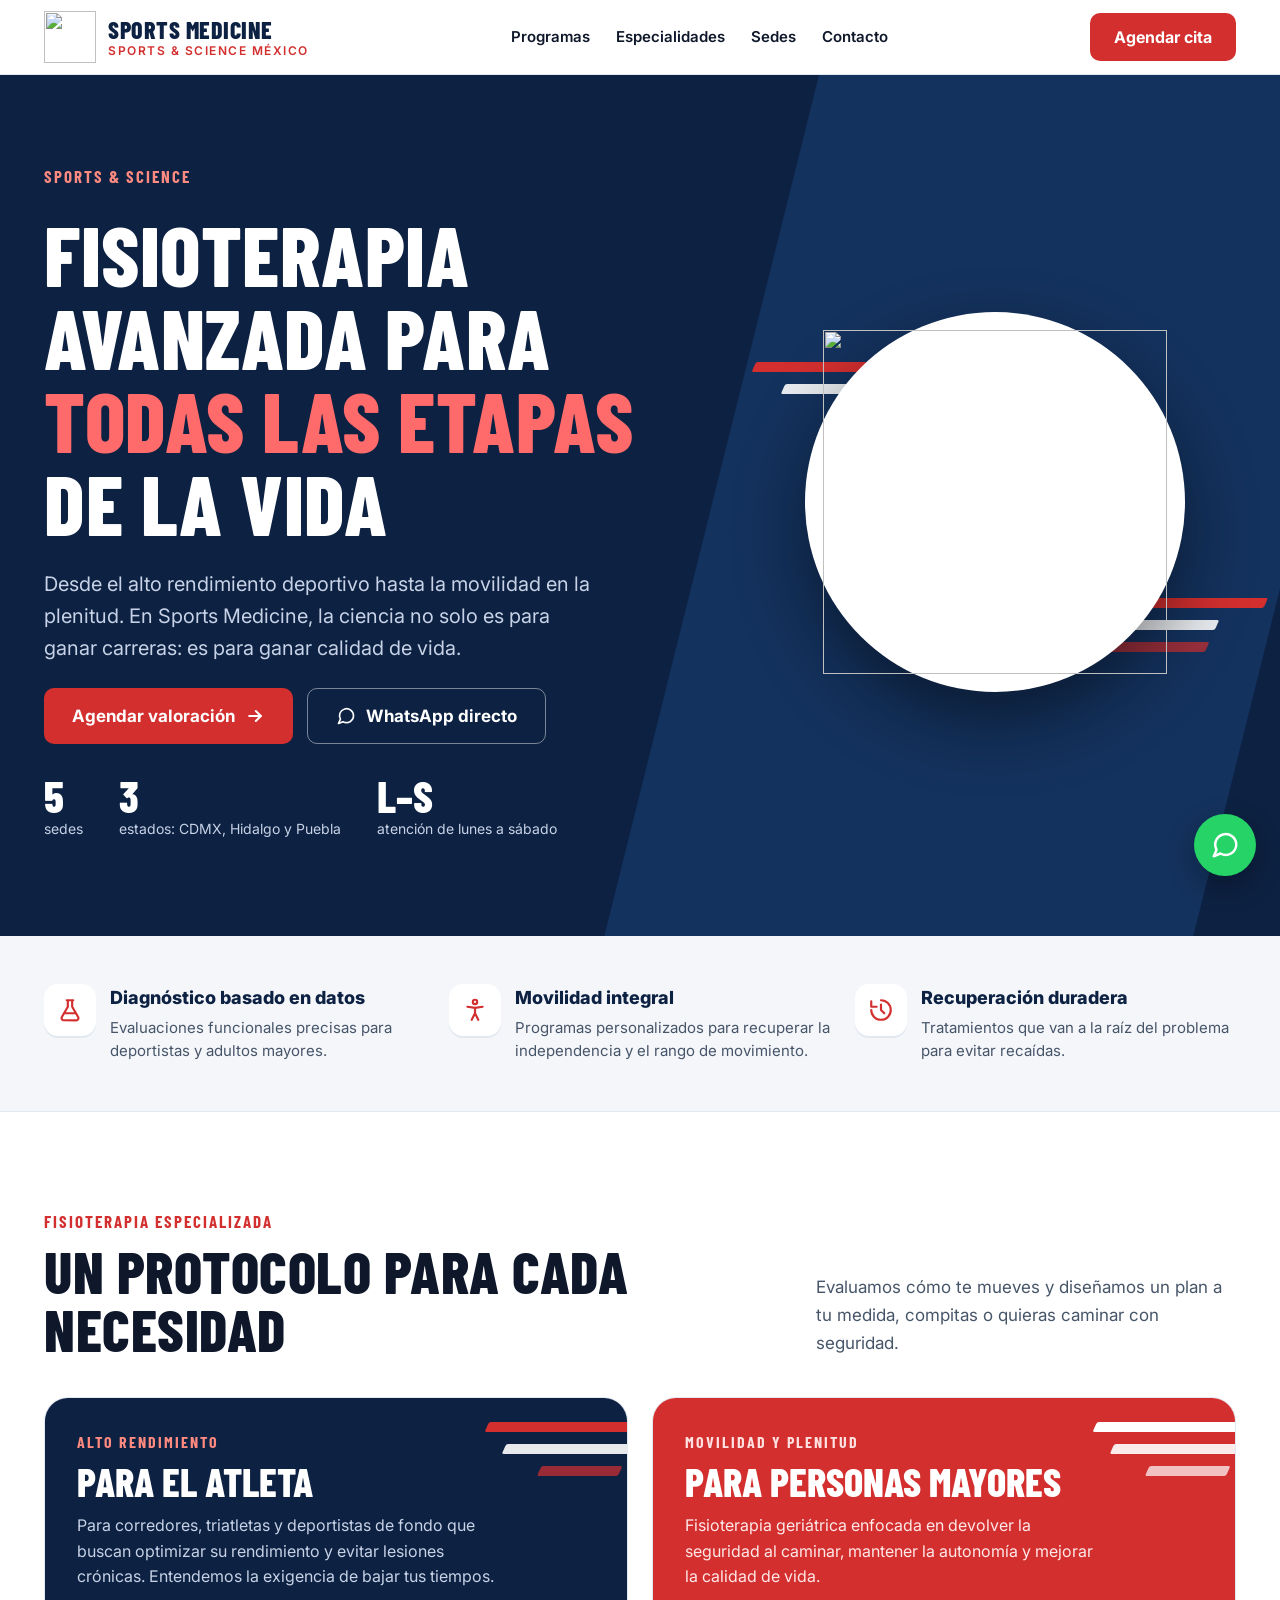
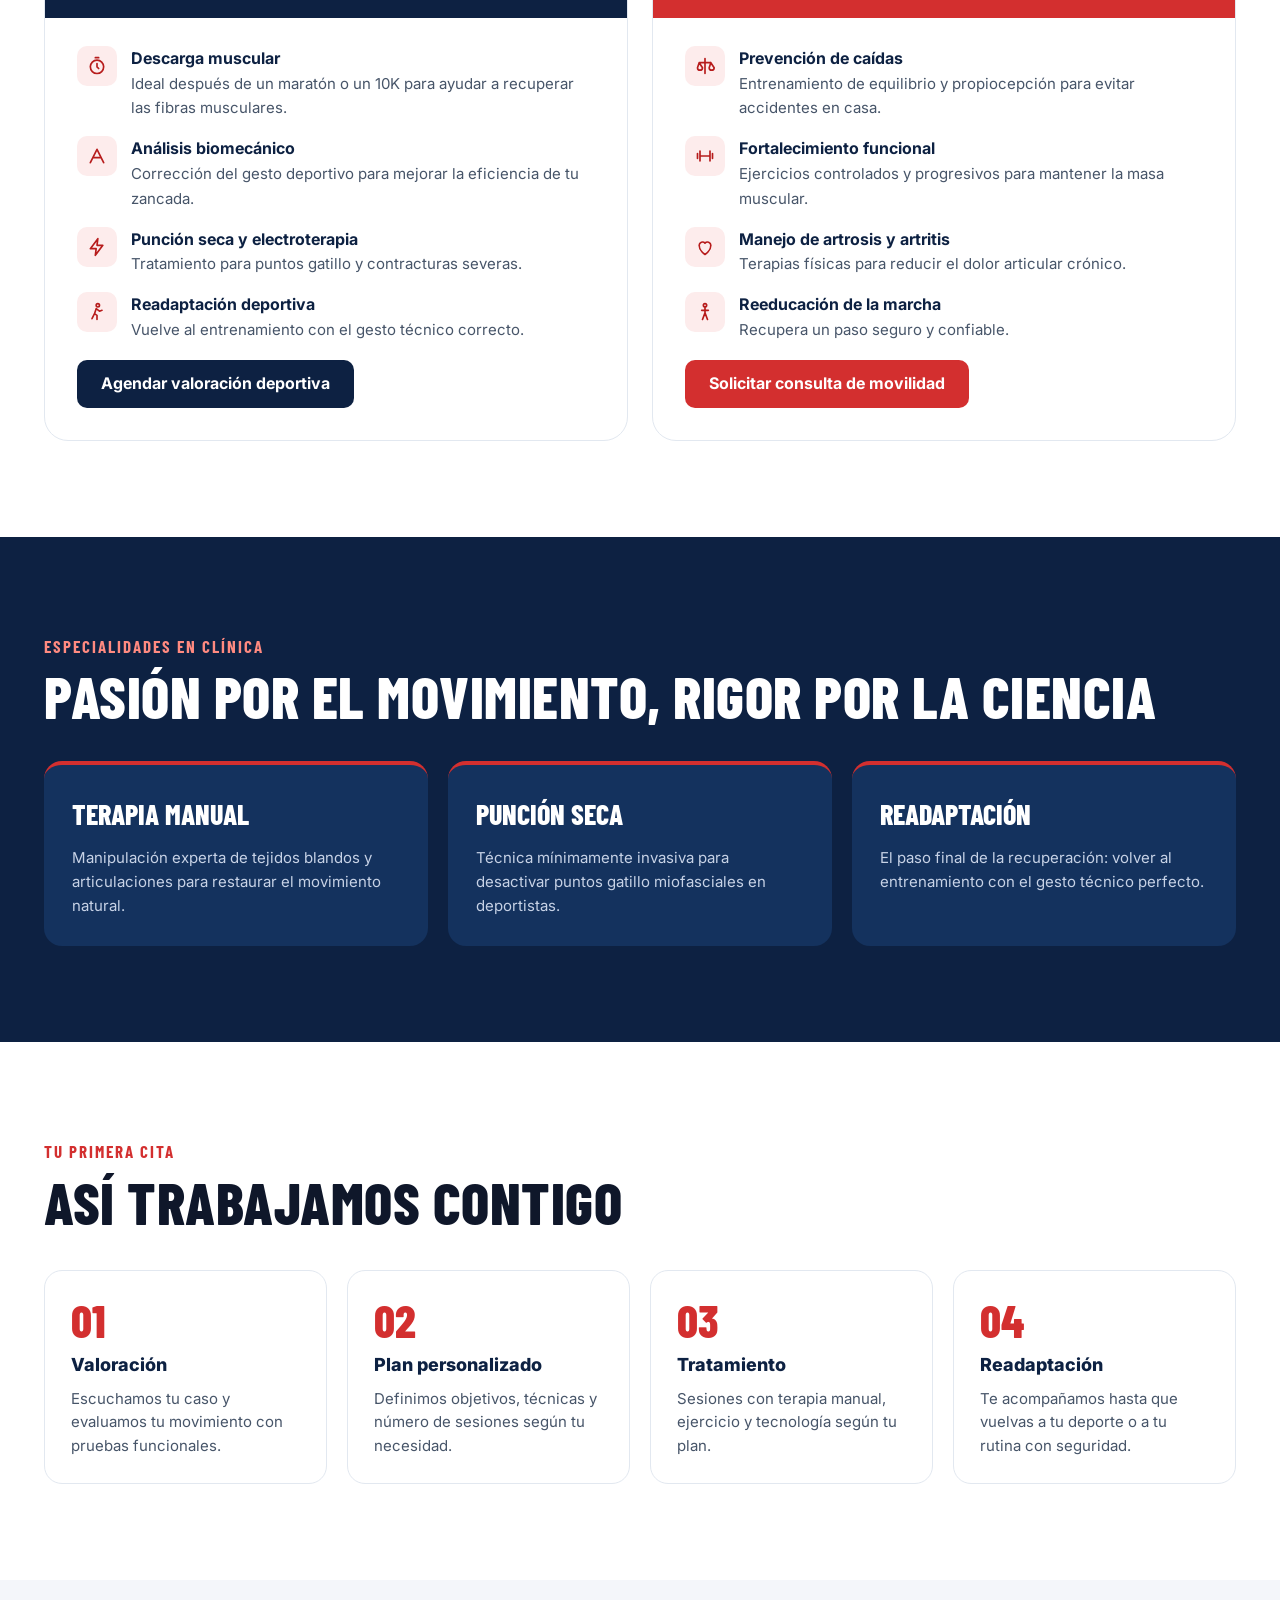
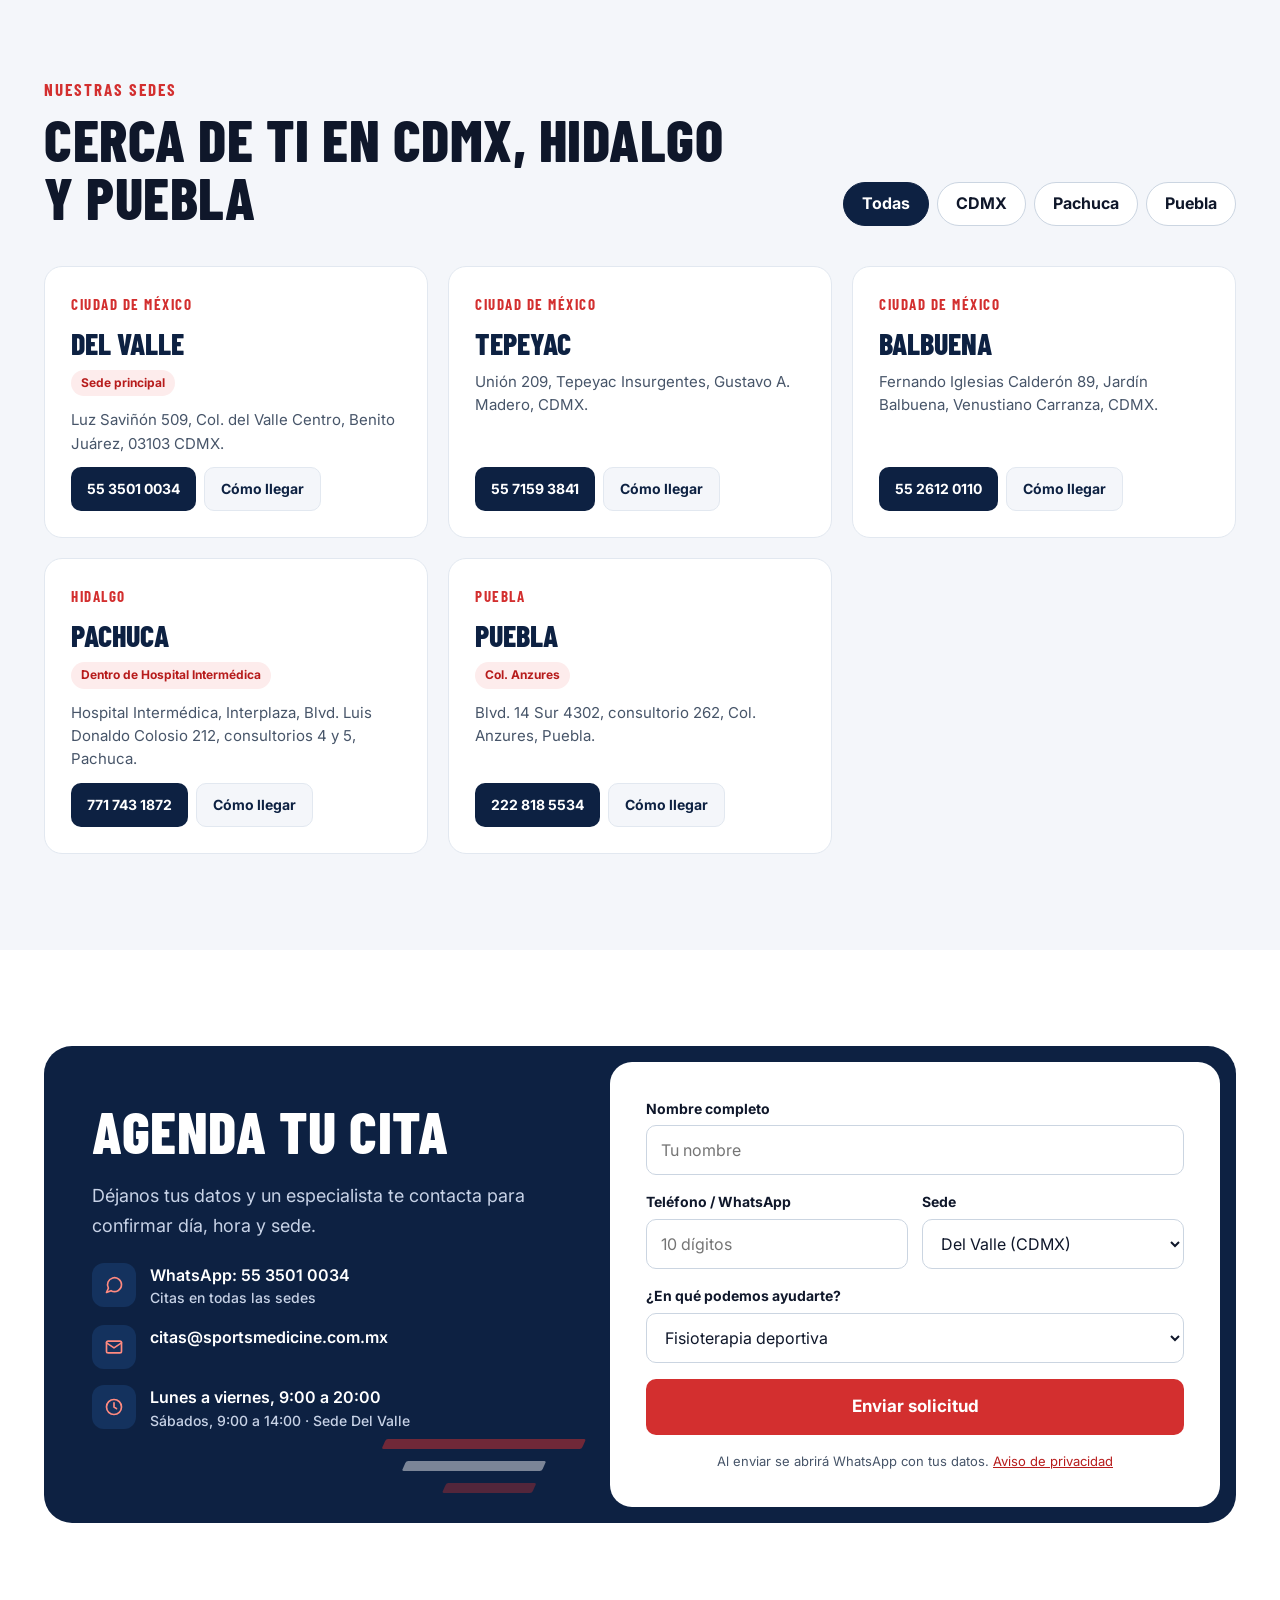
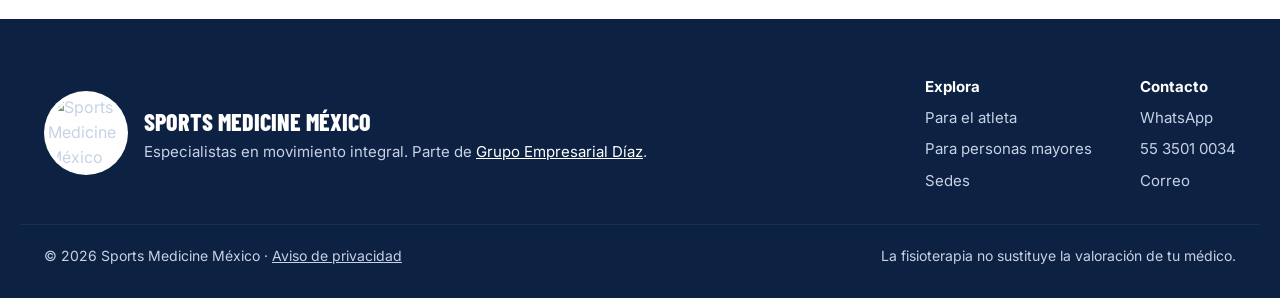
==== index.html @ ce3a1808 "Sitio nuevo de Sports Medicine México Página única con la identidad del logo (azul marino y rojo): h" ====
<!doctype html>
<html lang="es-MX">
<head>
  <meta charset="utf-8">
  <meta name="viewport" content="width=device-width, initial-scale=1">
  <title>Sports Medicine México | Fisioterapia deportiva y para personas mayores</title>
  <meta name="description" content="Fisioterapia avanzada para todas las etapas de la vida: alto rendimiento deportivo y movilidad para personas mayores. 5 sedes en CDMX, Pachuca y Puebla. Agenda tu valoración.">
  <link rel="canonical" href="https://sportsmedicine.com.mx/">
  <meta name="theme-color" content="#0D2142">

  <meta property="og:type" content="website">
  <meta property="og:locale" content="es_MX">
  <meta property="og:site_name" content="Sports Medicine México">
  <meta property="og:title" content="Sports Medicine México | Sports &amp; Science">
  <meta property="og:description" content="Fisioterapia avanzada del alto rendimiento a la movilidad en la plenitud. 5 sedes en CDMX, Pachuca y Puebla.">
  <meta property="og:url" content="https://sportsmedicine.com.mx/">
  <meta property="og:image" content="https://sportsmedicine.com.mx/img/logo.png">
  <meta name="twitter:card" content="summary">

  <link rel="icon" href="img/logo.png">
  <link rel="preconnect" href="https://fonts.googleapis.com">
  <link rel="preconnect" href="https://fonts.gstatic.com" crossorigin>
  <link href="https://fonts.googleapis.com/css2?family=Barlow+Condensed:wght@700;800&family=Inter:wght@400;500;600;700;800&display=swap" rel="stylesheet">
  <link rel="stylesheet" href="css/styles.css">

  <script type="application/ld+json">
  {
    "@context": "https://schema.org",
    "@type": "MedicalBusiness",
    "name": "Sports Medicine México",
    "alternateName": "Sports & Science México",
    "url": "https://sportsmedicine.com.mx/",
    "logo": "https://sportsmedicine.com.mx/img/logo.png",
    "email": "citas@sportsmedicine.com.mx",
    "telephone": "+52 55 3501 0034",
    "medicalSpecialty": "PhysicalTherapy",
    "parentOrganization": { "@type": "Organization", "name": "Grupo Empresarial Díaz", "url": "https://grupoempresarialdiaz.com.mx/" },
    "department": [
      { "@type": "MedicalClinic", "name": "Sports Medicine México — Del Valle", "telephone": "+52 55 3501 0034",
        "address": { "@type": "PostalAddress", "streetAddress": "Luz Saviñón 509, Col. del Valle Centro", "addressLocality": "Benito Juárez", "addressRegion": "Ciudad de México", "postalCode": "03103", "addressCountry": "MX" },
        "openingHoursSpecification": [
          { "@type": "OpeningHoursSpecification", "dayOfWeek": ["Monday","Tuesday","Wednesday","Thursday","Friday"], "opens": "09:00", "closes": "20:00" },
          { "@type": "OpeningHoursSpecification", "dayOfWeek": "Saturday", "opens": "09:00", "closes": "14:00" }
        ] },
      { "@type": "MedicalClinic", "name": "Sports Medicine México — Tepeyac", "telephone": "+52 55 7159 3841",
        "address": { "@type": "PostalAddress", "streetAddress": "Unión 209, Tepeyac Insurgentes", "addressLocality": "Gustavo A. Madero", "addressRegion": "Ciudad de México", "addressCountry": "MX" } },
      { "@type": "MedicalClinic", "name": "Sports Medicine México — Balbuena", "telephone": "+52 55 2612 0110",
        "address": { "@type": "PostalAddress", "streetAddress": "Fernando Iglesias Calderón 89, Jardín Balbuena", "addressLocality": "Venustiano Carranza", "addressRegion": "Ciudad de México", "addressCountry": "MX" } },
      { "@type": "MedicalClinic", "name": "Sports Medicine México — Pachuca", "telephone": "+52 771 743 1872",
        "address": { "@type": "PostalAddress", "streetAddress": "Hospital Intermédica, Interplaza, Blvd. Luis Donaldo Colosio 212, consultorios 4 y 5", "addressLocality": "Pachuca", "addressRegion": "Hidalgo", "addressCountry": "MX" } },
      { "@type": "MedicalClinic", "name": "Sports Medicine México — Puebla", "telephone": "+52 222 818 5534",
        "address": { "@type": "PostalAddress", "streetAddress": "Blvd. 14 Sur 4302, consultorio 262, Col. Anzures", "addressLocality": "Puebla", "addressRegion": "Puebla", "addressCountry": "MX" } }
    ]
  }
  </script>
</head>
<body>
  <a class="skip-link" href="#contenido">Saltar al contenido</a>

  <header class="site-header">
    <div class="container header-inner">
      <a class="brand" href="#inicio" aria-label="Sports Medicine México, inicio">
        <img src="img/logo.png" alt="" width="52" height="52">
        <span class="brand-text"><strong>Sports Medicine</strong><span>Sports &amp; Science México</span></span>
      </a>
      <nav class="main-nav" id="menu" aria-label="Principal">
        <a href="#programas">Programas</a>
        <a href="#especialidades">Especialidades</a>
        <a href="#sedes">Sedes</a>
        <a href="#cita">Contacto</a>
      </nav>
      <div class="header-actions">
        <a class="btn btn-red" href="#cita">Agendar cita</a>
        <button class="menu-toggle" type="button" aria-controls="menu" aria-expanded="false" aria-label="Abrir menú">
          <svg class="icon" viewBox="0 0 24 24" fill="none" stroke="currentColor" stroke-width="2.2" stroke-linecap="round" aria-hidden="true"><path d="M4 7h16M4 12h16M4 17h16"/></svg>
        </button>
      </div>
    </div>
  </header>

  <main id="contenido">
    <!-- HERO -->
    <section class="hero" id="inicio">
      <div class="container hero-inner">
        <div class="hero-copy">
          <p class="eyebrow">Sports &amp; Science</p>
          <h1 class="display">Fisioterapia avanzada para <span>todas las etapas</span> de la vida</h1>
          <p class="hero-lead">Desde el alto rendimiento deportivo hasta la movilidad en la plenitud. En Sports Medicine, la ciencia no solo es para ganar carreras: es para ganar calidad de vida.</p>
          <div class="hero-ctas">
            <a class="btn btn-red btn-lg" href="#cita">
              Agendar valoración
              <svg class="icon" viewBox="0 0 24 24" fill="none" stroke="currentColor" stroke-width="2.4" stroke-linecap="round" stroke-linejoin="round" aria-hidden="true"><path d="M5 12h14"/><path d="m13 6 6 6-6 6"/></svg>
            </a>
            <a class="btn btn-ghost-light btn-lg js-wa" href="#" data-msg="Hola Sports Medicine, quiero información sobre fisioterapia.">
              <svg class="icon" viewBox="0 0 24 24" fill="none" stroke="currentColor" stroke-width="2" stroke-linecap="round" stroke-linejoin="round" aria-hidden="true"><path d="M21 11.5a8.4 8.4 0 0 1-12.6 7.3L3 21l2.3-5.2A8.4 8.4 0 1 1 21 11.5z"/></svg>
              WhatsApp directo
            </a>
          </div>
          <div class="stats">
            <div><strong>5</strong><span>sedes</span></div>
            <div><strong>3</strong><span>estados: CDMX, Hidalgo y Puebla</span></div>
            <div><strong>L–S</strong><span>atención de lunes a sábado</span></div>
          </div>
        </div>
        <div class="hero-badge" aria-hidden="true">
          <div class="speed s1"><span></span><span></span><span></span></div>
          <div class="ring"><img src="img/logo.png" alt="" width="1000" height="1000" fetchpriority="high"></div>
          <div class="speed s2"><span></span><span></span><span></span></div>
        </div>
      </div>
    </section>

    <!-- PILARES -->
    <section class="pillars" aria-label="Nuestro enfoque">
      <div class="container pillars-grid">
        <div class="pillar">
          <span class="pillar-icon"><svg width="26" height="26" viewBox="0 0 24 24" fill="none" stroke="currentColor" stroke-width="2" stroke-linecap="round" stroke-linejoin="round" aria-hidden="true"><path d="M9 3h6M10 3v6L4.5 18.5A2 2 0 0 0 6.2 21.5h11.6a2 2 0 0 0 1.7-3L14 9V3"/><path d="M7 15h10"/></svg></span>
          <div><h3>Diagnóstico basado en datos</h3><p>Evaluaciones funcionales precisas para deportistas y adultos mayores.</p></div>
        </div>
        <div class="pillar">
          <span class="pillar-icon"><svg width="26" height="26" viewBox="0 0 24 24" fill="none" stroke="currentColor" stroke-width="2" stroke-linecap="round" stroke-linejoin="round" aria-hidden="true"><circle cx="12" cy="4.5" r="2"/><path d="M5 9l7 1 7-1M12 10v5l-3 6M12 15l3 6"/></svg></span>
          <div><h3>Movilidad integral</h3><p>Programas personalizados para recuperar la independencia y el rango de movimiento.</p></div>
        </div>
        <div class="pillar">
          <span class="pillar-icon"><svg width="26" height="26" viewBox="0 0 24 24" fill="none" stroke="currentColor" stroke-width="2" stroke-linecap="round" stroke-linejoin="round" aria-hidden="true"><path d="M3 12a9 9 0 1 0 9-9"/><path d="M3 4v5h5"/><path d="M12 7v5l3 3"/></svg></span>
          <div><h3>Recuperación duradera</h3><p>Tratamientos que van a la raíz del problema para evitar recaídas.</p></div>
        </div>
      </div>
    </section>

    <!-- PROGRAMAS -->
    <section class="section" id="programas">
      <div class="container">
        <div class="section-head">
          <div>
            <p class="eyebrow">Fisioterapia especializada</p>
            <h2 class="display h2">Un protocolo para cada necesidad</h2>
          </div>
          <p class="lead">Evaluamos cómo te mueves y diseñamos un plan a tu medida, compitas o quieras caminar con seguridad.</p>
        </div>
        <div class="programs">
          <article class="program" id="atletas">
            <div class="program-head">
              <div class="speed" aria-hidden="true"><span></span><span></span><span></span></div>
              <small>Alto rendimiento</small>
              <h3>Para el atleta</h3>
              <p>Para corredores, triatletas y deportistas de fondo que buscan optimizar su rendimiento y evitar lesiones crónicas. Entendemos la exigencia de bajar tus tiempos.</p>
            </div>
            <div class="program-body">
              <ul>
                <li><span class="li-icon"><svg class="icon" viewBox="0 0 24 24" fill="none" stroke="currentColor" stroke-width="2" stroke-linecap="round" stroke-linejoin="round" aria-hidden="true"><circle cx="12" cy="13" r="8"/><path d="M12 9v4l2 2M10 2h4"/></svg></span><div><strong>Descarga muscular</strong><span>Ideal después de un maratón o un 10K para ayudar a recuperar las fibras musculares.</span></div></li>
                <li><span class="li-icon"><svg class="icon" viewBox="0 0 24 24" fill="none" stroke="currentColor" stroke-width="2" stroke-linecap="round" stroke-linejoin="round" aria-hidden="true"><path d="M4 20 12 4l8 16M7 14h10"/></svg></span><div><strong>Análisis biomecánico</strong><span>Corrección del gesto deportivo para mejorar la eficiencia de tu zancada.</span></div></li>
                <li><span class="li-icon"><svg class="icon" viewBox="0 0 24 24" fill="none" stroke="currentColor" stroke-width="2" stroke-linecap="round" stroke-linejoin="round" aria-hidden="true"><path d="M13 2 4 14h7l-1 8 9-12h-7z"/></svg></span><div><strong>Punción seca y electroterapia</strong><span>Tratamiento para puntos gatillo y contracturas severas.</span></div></li>
                <li><span class="li-icon"><svg class="icon" viewBox="0 0 24 24" fill="none" stroke="currentColor" stroke-width="2" stroke-linecap="round" stroke-linejoin="round" aria-hidden="true"><circle cx="13" cy="4" r="2"/><path d="m6 20 3-6 3 2v5M9 14l2-6 4 3 3-1"/></svg></span><div><strong>Readaptación deportiva</strong><span>Vuelve al entrenamiento con el gesto técnico correcto.</span></div></li>
              </ul>
              <a class="btn btn-navy" href="#cita" data-motivo="Fisioterapia deportiva">Agendar valoración deportiva</a>
            </div>
          </article>
          <article class="program alt" id="mayores">
            <div class="program-head">
              <div class="speed" aria-hidden="true"><span></span><span></span><span></span></div>
              <small>Movilidad y plenitud</small>
              <h3>Para personas mayores</h3>
              <p>Fisioterapia geriátrica enfocada en devolver la seguridad al caminar, mantener la autonomía y mejorar la calidad de vida.</p>
            </div>
            <div class="program-body">
              <ul>
                <li><span class="li-icon"><svg class="icon" viewBox="0 0 24 24" fill="none" stroke="currentColor" stroke-width="2" stroke-linecap="round" stroke-linejoin="round" aria-hidden="true"><path d="M12 3v18M5 8h14M5 8l-2 6a3 3 0 0 0 6 0zM19 8l-2 6a3 3 0 0 0 6 0z"/></svg></span><div><strong>Prevención de caídas</strong><span>Entrenamiento de equilibrio y propiocepción para evitar accidentes en casa.</span></div></li>
                <li><span class="li-icon"><svg class="icon" viewBox="0 0 24 24" fill="none" stroke="currentColor" stroke-width="2" stroke-linecap="round" stroke-linejoin="round" aria-hidden="true"><path d="M6 6v12M18 6v12M3 9v6M21 9v6M6 12h12"/></svg></span><div><strong>Fortalecimiento funcional</strong><span>Ejercicios controlados y progresivos para mantener la masa muscular.</span></div></li>
                <li><span class="li-icon"><svg class="icon" viewBox="0 0 24 24" fill="none" stroke="currentColor" stroke-width="2" stroke-linecap="round" stroke-linejoin="round" aria-hidden="true"><path d="M12 21s-7-4.4-7-11a4 4 0 0 1 7-2.6A4 4 0 0 1 19 10c0 6.6-7 11-7 11z"/></svg></span><div><strong>Manejo de artrosis y artritis</strong><span>Terapias físicas para reducir el dolor articular crónico.</span></div></li>
                <li><span class="li-icon"><svg class="icon" viewBox="0 0 24 24" fill="none" stroke="currentColor" stroke-width="2" stroke-linecap="round" stroke-linejoin="round" aria-hidden="true"><circle cx="12" cy="4" r="2"/><path d="M12 6v7l-3 8M12 13l3 8M8 10h8"/></svg></span><div><strong>Reeducación de la marcha</strong><span>Recupera un paso seguro y confiable.</span></div></li>
              </ul>
              <a class="btn btn-red" href="#cita" data-motivo="Movilidad para persona mayor">Solicitar consulta de movilidad</a>
            </div>
          </article>
        </div>
      </div>
    </section>

    <!-- ESPECIALIDADES -->
    <section class="section specialties" id="especialidades">
      <div class="container">
        <p class="eyebrow">Especialidades en clínica</p>
        <h2 class="display h2">Pasión por el movimiento, rigor por la ciencia</h2>
        <div class="spec-grid">
          <div class="spec"><h3>Terapia manual</h3><p>Manipulación experta de tejidos blandos y articulaciones para restaurar el movimiento natural.</p></div>
          <div class="spec"><h3>Punción seca</h3><p>Técnica mínimamente invasiva para desactivar puntos gatillo miofasciales en deportistas.</p></div>
          <div class="spec"><h3>Readaptación</h3><p>El paso final de la recuperación: volver al entrenamiento con el gesto técnico perfecto.</p></div>
        </div>
      </div>
    </section>

    <!-- PRIMERA CITA -->
    <section class="section">
      <div class="container">
        <p class="eyebrow">Tu primera cita</p>
        <h2 class="display h2" style="margin-bottom:40px">Así trabajamos contigo</h2>
        <ol class="steps">
          <li><h3>Valoración</h3><p>Escuchamos tu caso y evaluamos tu movimiento con pruebas funcionales.</p></li>
          <li><h3>Plan personalizado</h3><p>Definimos objetivos, técnicas y número de sesiones según tu necesidad.</p></li>
          <li><h3>Tratamiento</h3><p>Sesiones con terapia manual, ejercicio y tecnología según tu plan.</p></li>
          <li><h3>Readaptación</h3><p>Te acompañamos hasta que vuelvas a tu deporte o a tu rutina con seguridad.</p></li>
        </ol>
      </div>
    </section>

    <!-- SEDES -->
    <section class="section branches-section" id="sedes">
      <div class="container">
        <div class="section-head">
          <div>
            <p class="eyebrow">Nuestras sedes</p>
            <h2 class="display h2">Cerca de ti en CDMX, Hidalgo y Puebla</h2>
          </div>
          <div class="filters" role="group" aria-label="Filtrar sedes">
            <button class="filter" type="button" data-city="todas" aria-pressed="true">Todas</button>
            <button class="filter" type="button" data-city="cdmx" aria-pressed="false">CDMX</button>
            <button class="filter" type="button" data-city="pachuca" aria-pressed="false">Pachuca</button>
            <button class="filter" type="button" data-city="puebla" aria-pressed="false">Puebla</button>
          </div>
        </div>
        <div class="branches">
          <article class="branch" data-city="cdmx">
            <span class="branch-city">Ciudad de México</span>
            <h3>Del Valle</h3>
            <span class="badge">Sede principal</span>
            <p>Luz Saviñón 509, Col. del Valle Centro, Benito Juárez, 03103 CDMX.</p>
            <div class="branch-actions"><a class="pill-btn pill-call" href="tel:+525535010034">55 3501 0034</a><a class="pill-btn pill-map" href="https://www.google.com/maps/search/?api=1&amp;query=Luz+Savi%C3%B1%C3%B3n+509+Del+Valle+Centro+Benito+Juarez+03103+CDMX" target="_blank" rel="noopener">Cómo llegar</a></div>
          </article>
          <article class="branch" data-city="cdmx">
            <span class="branch-city">Ciudad de México</span>
            <h3>Tepeyac</h3>
            <p>Unión 209, Tepeyac Insurgentes, Gustavo A. Madero, CDMX.</p>
            <div class="branch-actions"><a class="pill-btn pill-call" href="tel:+525571593841">55 7159 3841</a><a class="pill-btn pill-map" href="https://www.google.com/maps/search/?api=1&amp;query=Uni%C3%B3n+209+Tepeyac+Insurgentes+Gustavo+A.+Madero+CDMX" target="_blank" rel="noopener">Cómo llegar</a></div>
          </article>
          <article class="branch" data-city="cdmx">
            <span class="branch-city">Ciudad de México</span>
            <h3>Balbuena</h3>
            <p>Fernando Iglesias Calderón 89, Jardín Balbuena, Venustiano Carranza, CDMX.</p>
            <div class="branch-actions"><a class="pill-btn pill-call" href="tel:+525526120110">55 2612 0110</a><a class="pill-btn pill-map" href="https://www.google.com/maps/search/?api=1&amp;query=Fernando+Iglesias+Calder%C3%B3n+89+Jard%C3%ADn+Balbuena+Venustiano+Carranza+CDMX" target="_blank" rel="noopener">Cómo llegar</a></div>
          </article>
          <article class="branch" data-city="pachuca">
            <span class="branch-city">Hidalgo</span>
            <h3>Pachuca</h3>
            <span class="badge">Dentro de Hospital Intermédica</span>
            <p>Hospital Intermédica, Interplaza, Blvd. Luis Donaldo Colosio 212, consultorios 4 y 5, Pachuca.</p>
            <div class="branch-actions"><a class="pill-btn pill-call" href="tel:+527717431872">771 743 1872</a><a class="pill-btn pill-map" href="https://www.google.com/maps/search/?api=1&amp;query=Hospital+Interm%C3%A9dica+Blvd+Luis+Donaldo+Colosio+212+Pachuca" target="_blank" rel="noopener">Cómo llegar</a></div>
          </article>
          <article class="branch" data-city="puebla">
            <span class="branch-city">Puebla</span>
            <h3>Puebla</h3>
            <span class="badge">Col. Anzures</span>
            <p>Blvd. 14 Sur 4302, consultorio 262, Col. Anzures, Puebla.</p>
            <div class="branch-actions"><a class="pill-btn pill-call" href="tel:+522228185534">222 818 5534</a><a class="pill-btn pill-map" href="https://www.google.com/maps/search/?api=1&amp;query=Blvd+14+Sur+4302+Anzures+Puebla" target="_blank" rel="noopener">Cómo llegar</a></div>
          </article>
        </div>
      </div>
    </section>

    <!-- CITA -->
    <section class="booking" id="cita">
      <div class="container">
        <div class="booking-card">
          <div class="booking-copy">
            <div class="speed" aria-hidden="true"><span></span><span></span><span></span></div>
            <h2 class="display h2">Agenda tu cita</h2>
            <p class="lead">Déjanos tus datos y un especialista te contacta para confirmar día, hora y sede.</p>
            <ul class="contact-list">
              <li><a class="js-wa" href="#" data-msg="Hola Sports Medicine, quiero agendar una cita."><span class="contact-icon"><svg class="icon" viewBox="0 0 24 24" fill="none" stroke="currentColor" stroke-width="2" stroke-linecap="round" stroke-linejoin="round" aria-hidden="true"><path d="M21 11.5a8.4 8.4 0 0 1-12.6 7.3L3 21l2.3-5.2A8.4 8.4 0 1 1 21 11.5z"/></svg></span><span>WhatsApp: <span class="js-wa-label">55 3501 0034</span><small>Citas en todas las sedes</small></span></a></li>
              <li><a href="mailto:citas@sportsmedicine.com.mx"><span class="contact-icon"><svg class="icon" viewBox="0 0 24 24" fill="none" stroke="currentColor" stroke-width="2" stroke-linecap="round" stroke-linejoin="round" aria-hidden="true"><rect x="3" y="5" width="18" height="14" rx="2"/><path d="m3 7 9 6 9-6"/></svg></span><span>citas@sportsmedicine.com.mx</span></a></li>
              <li><span class="contact-icon"><svg class="icon" viewBox="0 0 24 24" fill="none" stroke="currentColor" stroke-width="2" stroke-linecap="round" stroke-linejoin="round" aria-hidden="true"><circle cx="12" cy="12" r="9"/><path d="M12 7v5l3 2"/></svg></span><span>Lunes a viernes, 9:00 a 20:00<small>Sábados, 9:00 a 14:00 · Sede Del Valle</small></span></li>
            </ul>
          </div>

          <form class="form" id="lead-form" novalidate>
            <div class="form-fields" id="form-fields">
              <div class="field">
                <label for="nombre">Nombre completo</label>
                <input id="nombre" name="nombre" type="text" autocomplete="name" placeholder="Tu nombre" required>
              </div>
              <div class="field-row">
                <div class="field">
                  <label for="telefono">Teléfono / WhatsApp</label>
                  <input id="telefono" name="telefono" type="tel" inputmode="numeric" autocomplete="tel" placeholder="10 dígitos" required>
                </div>
                <div class="field">
                  <label for="sede">Sede</label>
                  <select id="sede" name="sede">
                    <option>Del Valle (CDMX)</option>
                    <option>Tepeyac (CDMX)</option>
                    <option>Balbuena (CDMX)</option>
                    <option>Pachuca</option>
                    <option>Puebla</option>
                  </select>
                </div>
              </div>
              <div class="field">
                <label for="motivo">¿En qué podemos ayudarte?</label>
                <select id="motivo" name="motivo">
                  <option>Fisioterapia deportiva</option>
                  <option>Movilidad para persona mayor</option>
                  <option>Lesión o dolor</option>
                  <option>Otro / quiero información</option>
                </select>
              </div>
              <p class="form-error" id="form-error" role="alert" hidden>Escribe tu nombre y un teléfono de 10 dígitos.</p>
              <button class="btn btn-red" type="submit">Enviar solicitud</button>
              <p class="form-note">Al enviar se abrirá WhatsApp con tus datos. <a href="aviso-de-privacidad.html">Aviso de privacidad</a></p>
            </div>
            <div class="form-success" id="form-success" hidden>
              <span class="success-icon"><svg width="36" height="36" viewBox="0 0 24 24" fill="none" stroke="currentColor" stroke-width="2.5" stroke-linecap="round" stroke-linejoin="round" aria-hidden="true"><path d="m5 12 5 5L20 7"/></svg></span>
              <h3>¡Solo envía el mensaje!</h3>
              <p class="lead">Abrimos WhatsApp con tus datos. Si no se abrió, <a href="#" id="wa-retry" target="_blank" rel="noopener">toca aquí</a>.</p>
            </div>
          </form>
        </div>
      </div>
    </section>
  </main>

  <footer class="site-footer">
    <div class="container footer-inner">
      <div class="footer-brand">
        <img src="img/logo.png" alt="Sports Medicine México" width="84" height="84" loading="lazy">
        <div><strong>Sports Medicine México</strong><p>Especialistas en movimiento integral. Parte de <a href="https://grupoempresarialdiaz.com.mx/" style="color:#fff">Grupo Empresarial Díaz</a>.</p></div>
      </div>
      <nav class="footer-nav" aria-label="Pie de página">
        <div>
          <strong>Explora</strong>
          <a href="#atletas">Para el atleta</a>
          <a href="#mayores">Para personas mayores</a>
          <a href="#sedes">Sedes</a>
        </div>
        <div>
          <strong>Contacto</strong>
          <a class="js-wa" href="#" data-msg="Hola Sports Medicine, quiero información.">WhatsApp</a>
          <a href="tel:+525535010034">55 3501 0034</a>
          <a href="mailto:citas@sportsmedicine.com.mx">Correo</a>
        </div>
      </nav>
    </div>
    <div class="container footer-bottom">
      <span>© <span id="year">2026</span> Sports Medicine México · <a href="aviso-de-privacidad.html">Aviso de privacidad</a></span>
      <span>La fisioterapia no sustituye la valoración de tu médico.</span>
    </div>
  </footer>

  <a class="wa-float js-wa" href="#" data-msg="Hola Sports Medicine, quiero información sobre fisioterapia." aria-label="Escríbenos por WhatsApp">
    <svg width="30" height="30" viewBox="0 0 24 24" fill="none" stroke="currentColor" stroke-width="2" stroke-linecap="round" stroke-linejoin="round" aria-hidden="true"><path d="M21 11.5a8.4 8.4 0 0 1-12.6 7.3L3 21l2.3-5.2A8.4 8.4 0 1 1 21 11.5z"/></svg>
  </a>
  <div class="mobile-bar">
    <a class="mb-call" href="tel:+525535010034" aria-label="Llamar">
      <svg class="icon" viewBox="0 0 24 24" fill="none" stroke="currentColor" stroke-width="2" stroke-linecap="round" stroke-linejoin="round" aria-hidden="true"><path d="M5 4h4l2 5-2.5 1.5a11 11 0 0 0 5 5L15 13l5 2v4a2 2 0 0 1-2 2A16 16 0 0 1 3 6a2 2 0 0 1 2-2"/></svg>
    </a>
    <a class="mb-wa js-wa" href="#" data-msg="Hola Sports Medicine, quiero información sobre fisioterapia.">WhatsApp</a>
    <a class="mb-cta" href="#cita">Agendar</a>
  </div>

  <script src="js/config.js"></script>
  <script src="js/main.js"></script>
</body>
</html>
---- css/styles.css ----
/* Sports Medicine México — Sports & Science
   Marca (logo): azul marino #0D2142 / #14325E, rojo #D32F2F, blanco.
   Motivo: líneas diagonales de velocidad y la barra del logo. */

:root {
  --navy: #0D2142;
  --navy-2: #14325E;
  --navy-3: #1D4278;
  --red: #D32F2F;
  --red-2: #B71C1C;
  --red-soft: #FDECEC;
  --ink: #0F172A;
  --muted: #475569;
  --on-dark: #C7D2E6;
  --soft: #F4F6FA;
  --line: #E2E8F0;
  --field: #CBD5E1;
  --whatsapp: #25D366;
  --radius: 18px;
  --max: 1240px;
  --font-display: 'Barlow Condensed', 'Arial Narrow', system-ui, sans-serif;
  --font-body: 'Inter', system-ui, -apple-system, 'Segoe UI', sans-serif;
}

*, *::before, *::after { box-sizing: border-box; }
html { scroll-behavior: smooth; scroll-padding-top: 80px; }
@media (prefers-reduced-motion: reduce) { html { scroll-behavior: auto; } }
body { margin: 0; font-family: var(--font-body); color: var(--ink); background: #fff; line-height: 1.55; -webkit-font-smoothing: antialiased; }
img { max-width: 100%; display: block; }
a { color: var(--red-2); }
a:hover { color: var(--navy); }
h1, h2, h3, p { margin: 0; }
button, input, select, textarea { font: inherit; }
:focus-visible { outline: 3px solid #F59E9E; outline-offset: 2px; }

.container { max-width: var(--max); margin: 0 auto; padding: 0 24px; }
.eyebrow { font-family: var(--font-display); font-weight: 700; font-size: 17px; letter-spacing: 2px; color: var(--red); text-transform: uppercase; margin-bottom: 8px; }
.display { font-family: var(--font-display); font-weight: 800; text-transform: uppercase; letter-spacing: .5px; line-height: .98; }
.h2 { font-size: clamp(38px, 4.6vw, 62px); }
.lead { font-size: 17px; line-height: 1.65; color: var(--muted); }
.skip-link { position: absolute; left: -999px; top: 8px; background: #fff; color: var(--navy); padding: 10px 16px; border-radius: 10px; z-index: 100; font-weight: 700; }
.skip-link:focus { left: 8px; }
.icon { width: 20px; height: 20px; flex: none; }

/* Botones */
.btn { display: inline-flex; align-items: center; justify-content: center; gap: 10px; min-height: 48px; padding: 0 24px; border-radius: 10px; font-weight: 700; text-decoration: none; border: 0; cursor: pointer; white-space: nowrap; transition: transform .15s ease, background .15s ease; }
.btn:hover { transform: translateY(-1px); }
.btn-red { background: var(--red); color: #fff; }
.btn-red:hover { background: var(--red-2); color: #fff; }
.btn-navy { background: var(--navy); color: #fff; }
.btn-navy:hover { background: var(--navy-2); color: #fff; }
.btn-ghost-light { border: 1.5px solid rgba(255,255,255,.45); color: #fff; }
.btn-ghost-light:hover { color: #fff; background: rgba(255,255,255,.07); }
.btn-outline { border: 1.5px solid var(--navy); color: var(--navy); }
.btn-outline:hover { background: var(--soft); color: var(--navy); }
.btn-lg { min-height: 56px; padding: 0 28px; font-size: 17px; }

/* Encabezado */
.site-header { position: sticky; top: 0; z-index: 50; background: rgba(255,255,255,.96); backdrop-filter: blur(10px); -webkit-backdrop-filter: blur(10px); border-bottom: 1px solid var(--line); }
.header-inner { display: flex; align-items: center; justify-content: space-between; gap: 16px; min-height: 74px; }
.brand { display: flex; align-items: center; gap: 12px; text-decoration: none; color: var(--navy); }
.brand img { width: 52px; height: 52px; }
.brand-text { display: flex; flex-direction: column; line-height: 1; white-space: nowrap; }
.brand-text strong { font-family: var(--font-display); font-weight: 800; font-size: 24px; text-transform: uppercase; letter-spacing: .5px; }
.brand-text span { font-size: 12px; font-weight: 600; letter-spacing: 1.5px; color: var(--red); text-transform: uppercase; margin-top: 3px; }
.main-nav { display: flex; gap: 26px; font-weight: 600; font-size: 15px; }
.main-nav a { color: var(--ink); text-decoration: none; }
.main-nav a:hover { color: var(--red); }
.header-actions { display: flex; align-items: center; gap: 10px; }
.menu-toggle { display: none; width: 46px; height: 46px; border-radius: 10px; border: 1.5px solid var(--line); background: #fff; color: var(--ink); align-items: center; justify-content: center; cursor: pointer; }
@media (max-width: 1000px) {
  .main-nav { position: absolute; top: 74px; left: 0; right: 0; flex-direction: column; gap: 0; background: #fff; border-bottom: 1px solid var(--line); padding: 8px 24px 16px; display: none; }
  .main-nav.is-open { display: flex; }
  .main-nav a { padding: 12px 0; border-bottom: 1px solid var(--line); }
  .menu-toggle { display: inline-flex; }
}
@media (max-width: 640px) { .header-actions .btn-red { display: none; } .brand img { width: 46px; height: 46px; } .brand-text strong { font-size: 21px; } }

/* Líneas de velocidad */
.speed { position: absolute; display: flex; flex-direction: column; gap: 12px; transform: skewX(-24deg); pointer-events: none; }
.speed span { display: block; height: 10px; border-radius: 2px; background: var(--red); }
.speed span:nth-child(2) { width: 70%; margin-left: 15%; background: #fff; opacity: .9; }
.speed span:nth-child(3) { width: 45%; margin-left: 40%; opacity: .7; }

/* Hero */
.hero { position: relative; overflow: hidden; background: var(--navy); color: #fff; }
.hero::after { content: ''; position: absolute; right: -10%; top: 0; bottom: 0; width: 46%; background: var(--navy-2); transform: skewX(-14deg); transform-origin: top; }
.hero-inner { position: relative; z-index: 1; display: flex; flex-wrap: wrap; align-items: center; gap: 48px; padding: 88px 24px 96px; }
.hero-copy { flex: 1 1 560px; min-width: 0; display: flex; flex-direction: column; gap: 24px; }
.hero .eyebrow { color: #FF8A80; margin: 0; }
.hero h1 { font-size: clamp(52px, 6.6vw, 96px); }
.hero h1 span { color: #FF6B6B; }
.hero-lead { font-size: 20px; line-height: 1.6; color: var(--on-dark); max-width: 560px; }
.hero-ctas { display: flex; flex-wrap: wrap; gap: 14px; }
.stats { display: flex; flex-wrap: wrap; gap: 36px; padding-top: 6px; }
.stats div { display: flex; flex-direction: column; }
.stats strong { font-family: var(--font-display); font-weight: 800; font-size: 44px; line-height: 1; }
.stats span { font-size: 14px; color: var(--on-dark); }
.hero-badge { flex: 1 1 380px; min-width: 0; position: relative; display: flex; align-items: center; justify-content: center; min-height: 420px; }
.hero-badge .ring { position: relative; z-index: 1; width: min(380px, 80vw); aspect-ratio: 1; border-radius: 50%; background: #fff; padding: 18px; box-shadow: 0 30px 70px rgba(0,0,0,.45); }
.hero-badge .ring img { width: 100%; height: 100%; }
.hero-badge .speed { width: 260px; }
.hero-badge .speed.s1 { left: -10px; top: 70px; }
.hero-badge .speed.s2 { right: -20px; bottom: 60px; }
@media (max-width: 640px) {
  .hero-inner { padding: 48px 20px 64px; gap: 36px; }
  .hero h1 { font-size: clamp(40px, 12.5vw, 52px); overflow-wrap: anywhere; }
  .hero-lead { font-size: 17px; }
  .hero-ctas .btn { width: 100%; }
  .hero-badge { min-height: 300px; }
  .hero-badge .speed { width: 160px; }
  .hero::after { width: 70%; right: -40%; }
}

/* Pilares */
.pillars { background: var(--soft); border-bottom: 1px solid var(--line); }
.pillars-grid { display: grid; grid-template-columns: repeat(auto-fit, minmax(260px, 1fr)); gap: 24px; padding: 48px 24px; }
.pillar { display: flex; gap: 14px; align-items: flex-start; }
.pillar-icon { flex: none; width: 52px; height: 52px; border-radius: 14px; background: #fff; color: var(--red); display: flex; align-items: center; justify-content: center; box-shadow: 0 2px 0 var(--line); }
.pillar h3 { font-size: 18px; font-weight: 800; color: var(--navy); margin-bottom: 4px; }
.pillar p { font-size: 15px; color: var(--muted); }

/* Secciones */
.section { padding: 96px 0; }
.section-head { display: flex; flex-wrap: wrap; justify-content: space-between; align-items: flex-end; gap: 20px; margin-bottom: 40px; }
.section-head > div { max-width: 680px; }
.section-head .lead { max-width: 420px; }
@media (max-width: 640px) { .section { padding: 64px 0; } }

/* Programas */
.programs { display: grid; grid-template-columns: repeat(auto-fit, minmax(min(100%, 460px), 1fr)); gap: 24px; }
.program { border-radius: 24px; overflow: hidden; display: flex; flex-direction: column; border: 1.5px solid var(--line); }
.program-head { position: relative; overflow: hidden; padding: 32px 32px 28px; background: var(--navy); color: #fff; }
.program-head .speed { right: -30px; top: 24px; width: 180px; }
.program-head small { font-family: var(--font-display); font-weight: 700; font-size: 16px; letter-spacing: 2px; color: #FF8A80; text-transform: uppercase; }
.program-head h3 { font-family: var(--font-display); font-weight: 800; font-size: 40px; text-transform: uppercase; line-height: 1; margin-top: 6px; }
.program-head p { position: relative; margin-top: 12px; font-size: 16px; line-height: 1.6; color: var(--on-dark); max-width: 420px; }
.program.alt .program-head { background: var(--red); }
.program.alt .program-head small { color: #FFE0E0; }
.program.alt .program-head p { color: #FFE8E8; }
.program.alt .program-head .speed span { background: #fff; }
.program-body { padding: 28px 32px 32px; display: flex; flex-direction: column; gap: 18px; flex: 1; }
.program-body ul { list-style: none; margin: 0; padding: 0; display: flex; flex-direction: column; gap: 16px; flex: 1; }
.program-body li { display: flex; gap: 14px; align-items: flex-start; }
.program-body li .li-icon { flex: none; width: 40px; height: 40px; border-radius: 10px; background: var(--red-soft); color: var(--red-2); display: flex; align-items: center; justify-content: center; }
.program-body li strong { display: block; font-size: 16px; color: var(--navy); }
.program-body li span { font-size: 15px; color: var(--muted); }
.program-body .btn { align-self: flex-start; }
@media (max-width: 640px) { .program-head, .program-body { padding-left: 22px; padding-right: 22px; } .program-body .btn { width: 100%; } }

/* Especialidades */
.specialties { background: var(--navy); color: #fff; position: relative; overflow: hidden; }
.specialties .eyebrow { color: #FF8A80; }
.spec-grid { display: grid; grid-template-columns: repeat(auto-fit, minmax(260px, 1fr)); gap: 20px; margin-top: 36px; }
.spec { padding: 28px; border-radius: var(--radius); background: var(--navy-2); border-top: 4px solid var(--red); display: flex; flex-direction: column; gap: 10px; }
.spec h3 { font-family: var(--font-display); font-weight: 800; font-size: 28px; text-transform: uppercase; }
.spec p { font-size: 15px; line-height: 1.6; color: var(--on-dark); }

/* Pasos */
.steps { display: grid; grid-template-columns: repeat(auto-fit, minmax(230px, 1fr)); gap: 20px; list-style: none; margin: 0; padding: 0; counter-reset: s; }
.steps li { counter-increment: s; padding: 26px; border-radius: var(--radius); border: 1.5px solid var(--line); display: flex; flex-direction: column; gap: 8px; }
.steps li::before { content: counter(s, decimal-leading-zero); font-family: var(--font-display); font-weight: 800; font-size: 46px; line-height: 1; color: var(--red); }
.steps h3 { font-size: 18px; font-weight: 800; color: var(--navy); }
.steps p { font-size: 15px; color: var(--muted); }

/* Sedes */
.branches-section { background: var(--soft); }
.filters { display: flex; flex-wrap: wrap; gap: 8px; }
.filter { min-height: 44px; padding: 0 18px; border-radius: 999px; border: 1.5px solid var(--field); background: #fff; color: var(--ink); font-weight: 700; cursor: pointer; }
.filter[aria-pressed="true"] { background: var(--navy); border-color: var(--navy); color: #fff; }
.branches { display: grid; grid-template-columns: repeat(auto-fill, minmax(min(100%, 340px), 1fr)); gap: 20px; }
.branch { border-radius: var(--radius); background: #fff; border: 1.5px solid var(--line); padding: 26px; display: flex; flex-direction: column; gap: 12px; }
.branch[hidden] { display: none; }
.branch-city { font-family: var(--font-display); font-weight: 700; font-size: 15px; letter-spacing: 1.5px; color: var(--red); text-transform: uppercase; }
.branch h3 { font-family: var(--font-display); font-weight: 800; font-size: 30px; text-transform: uppercase; color: var(--navy); line-height: 1; }
.branch .badge { align-self: flex-start; padding: 4px 10px; border-radius: 999px; background: var(--red-soft); color: var(--red-2); font-size: 12px; font-weight: 700; }
.branch p { font-size: 15px; color: var(--muted); flex: 1; }
.branch-actions { display: flex; flex-wrap: wrap; gap: 8px; }
.pill-btn { display: inline-flex; align-items: center; gap: 6px; min-height: 44px; padding: 0 16px; border-radius: 10px; font-size: 14px; font-weight: 700; text-decoration: none; }
.pill-call { background: var(--navy); color: #fff; }
.pill-call:hover { background: var(--navy-2); color: #fff; }
.pill-map { background: var(--soft); color: var(--navy); border: 1.5px solid var(--line); }
.pill-map:hover { color: var(--navy); border-color: var(--field); }

/* Cita */
.booking { padding: 96px 0; }
.booking-card { border-radius: 28px; background: var(--navy); color: #fff; display: flex; flex-wrap: wrap; overflow: hidden; position: relative; }
.booking-copy { position: relative; flex: 1 1 400px; min-width: 0; padding: 56px 48px; display: flex; flex-direction: column; gap: 22px; }
.booking-copy .speed { right: 20px; bottom: 30px; width: 200px; opacity: .5; }
.booking-copy .lead { color: var(--on-dark); font-size: 18px; }
.contact-list { position: relative; display: flex; flex-direction: column; gap: 16px; list-style: none; margin: 0; padding: 0; font-weight: 600; }
.contact-list li, .contact-list a { display: flex; align-items: flex-start; gap: 14px; color: #fff; text-decoration: none; }
.contact-list a:hover { color: #FFB3B3; }
.contact-list small { display: block; font-weight: 500; color: var(--on-dark); font-size: 14px; }
.contact-icon { flex: none; width: 44px; height: 44px; border-radius: 12px; background: var(--navy-2); color: #FF8A80; display: flex; align-items: center; justify-content: center; }
.form { flex: 1 1 460px; min-width: 0; margin: 16px; border-radius: 22px; background: #fff; color: var(--ink); padding: 36px; display: flex; flex-direction: column; gap: 16px; }
.form-fields { display: flex; flex-direction: column; gap: 16px; }
.form-fields[hidden] { display: none; }
.field { display: flex; flex-direction: column; gap: 6px; }
.field label { font-weight: 700; font-size: 14px; }
.field input, .field select { min-height: 50px; padding: 0 14px; border-radius: 10px; border: 1.5px solid var(--field); font-size: 16px; color: var(--ink); background: #fff; }
.field input:focus, .field select:focus { border-color: var(--navy-3); outline: none; box-shadow: 0 0 0 3px rgba(29,66,120,.2); }
.field input[aria-invalid="true"] { border-color: #B42318; }
.field-row { display: grid; grid-template-columns: repeat(2, minmax(0, 1fr)); gap: 14px; }
.form .btn-red { width: 100%; min-height: 56px; font-size: 17px; }
.form-note { font-size: 13px; color: var(--muted); text-align: center; }
.form-error { font-size: 14px; color: #B42318; font-weight: 700; }
.form-success { display: flex; flex-direction: column; align-items: center; justify-content: center; text-align: center; gap: 14px; padding: 56px 0; flex: 1; }
.form-success[hidden] { display: none; }
.success-icon { width: 72px; height: 72px; border-radius: 50%; background: var(--red-soft); display: flex; align-items: center; justify-content: center; color: var(--red-2); }
.form-success h3 { font-family: var(--font-display); font-weight: 800; font-size: 32px; text-transform: uppercase; }
@media (max-width: 640px) {
  .booking { padding: 64px 0; }
  .booking-copy { padding: 36px 24px; }
  .form { padding: 24px; margin: 0 12px 12px; }
  .booking-card { border-radius: 22px; }
}
@media (max-width: 420px) { .field-row { grid-template-columns: 1fr; } }

/* Pie */
.site-footer { background: var(--navy); color: var(--on-dark); }
.footer-inner { display: flex; flex-wrap: wrap; justify-content: space-between; gap: 32px; padding: 56px 24px 32px; }
.footer-brand { flex: 1 1 320px; display: flex; gap: 16px; align-items: center; }
.footer-brand img { width: 84px; height: 84px; border-radius: 50%; background: #fff; padding: 4px; flex: none; }
.footer-brand strong { display: block; font-family: var(--font-display); font-weight: 800; font-size: 24px; text-transform: uppercase; color: #fff; }
.footer-brand p { font-size: 15px; }
.footer-nav { display: flex; flex-wrap: wrap; gap: 48px; font-size: 15px; }
.footer-nav div { display: flex; flex-direction: column; gap: 8px; }
.footer-nav strong { color: #fff; }
.footer-nav a { color: var(--on-dark); text-decoration: none; }
.footer-nav a:hover { color: #fff; }
.footer-bottom { border-top: 1px solid var(--navy-2); padding: 20px 24px 32px; font-size: 14px; display: flex; flex-wrap: wrap; justify-content: space-between; gap: 12px; }
.footer-bottom a { color: var(--on-dark); }

/* WhatsApp flotante y barra móvil */
.wa-float { position: fixed; right: 24px; bottom: 24px; z-index: 60; width: 62px; height: 62px; border-radius: 50%; background: var(--whatsapp); color: #fff; display: flex; align-items: center; justify-content: center; box-shadow: 0 10px 28px rgba(0,0,0,.28); }
.wa-float:hover { color: #fff; transform: scale(1.05); }
.mobile-bar { display: none; }
@media (max-width: 640px) {
  .wa-float { display: none; }
  .mobile-bar { display: flex; gap: 10px; position: fixed; left: 0; right: 0; bottom: 0; z-index: 60; padding: 10px 16px calc(12px + env(safe-area-inset-bottom)); background: rgba(255,255,255,.96); border-top: 1px solid var(--line); }
  .mobile-bar a { min-height: 52px; border-radius: 12px; display: flex; align-items: center; justify-content: center; gap: 8px; font-weight: 800; text-decoration: none; }
  .mobile-bar .mb-call { flex: none; width: 52px; border: 1.5px solid var(--navy); color: var(--navy); }
  .mobile-bar .mb-wa { flex: 1; background: var(--whatsapp); color: var(--ink); }
  .mobile-bar .mb-cta { flex: 1.2; background: var(--red); color: #fff; }
  body { padding-bottom: 78px; }
}
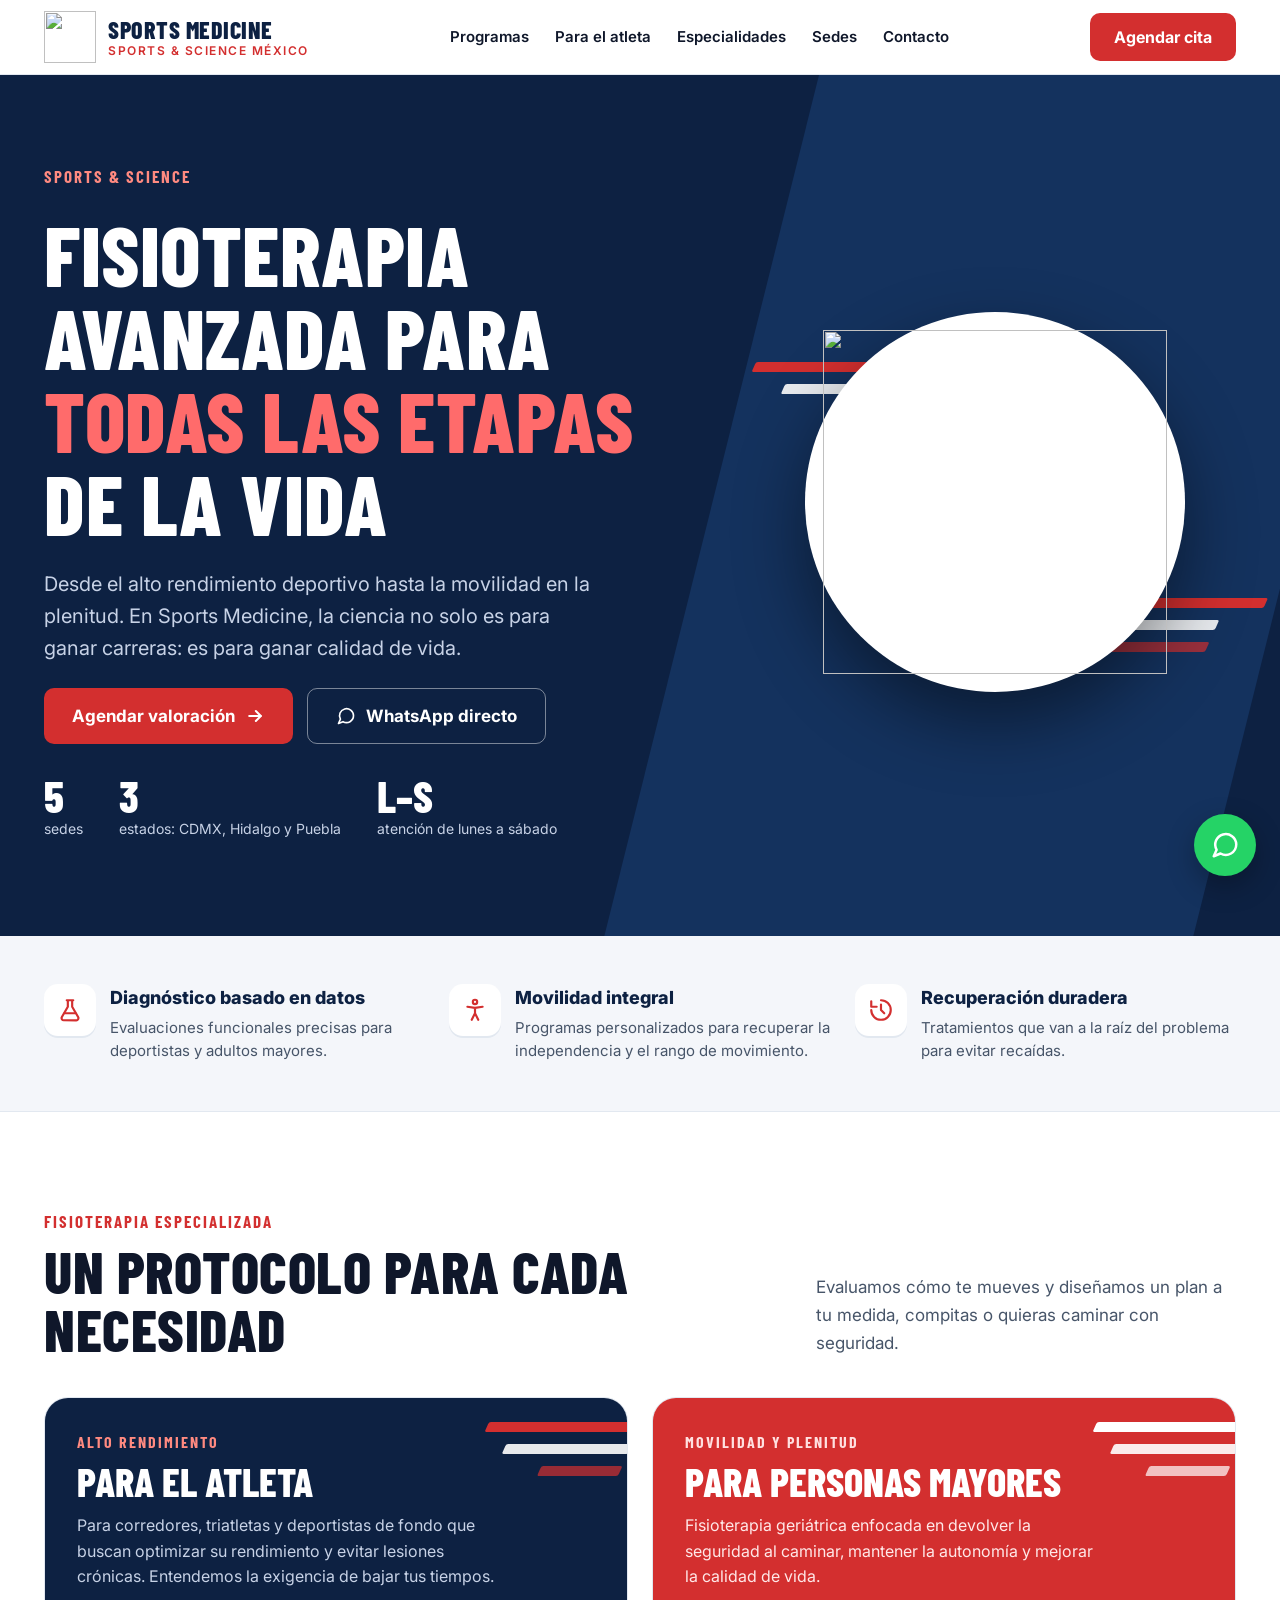
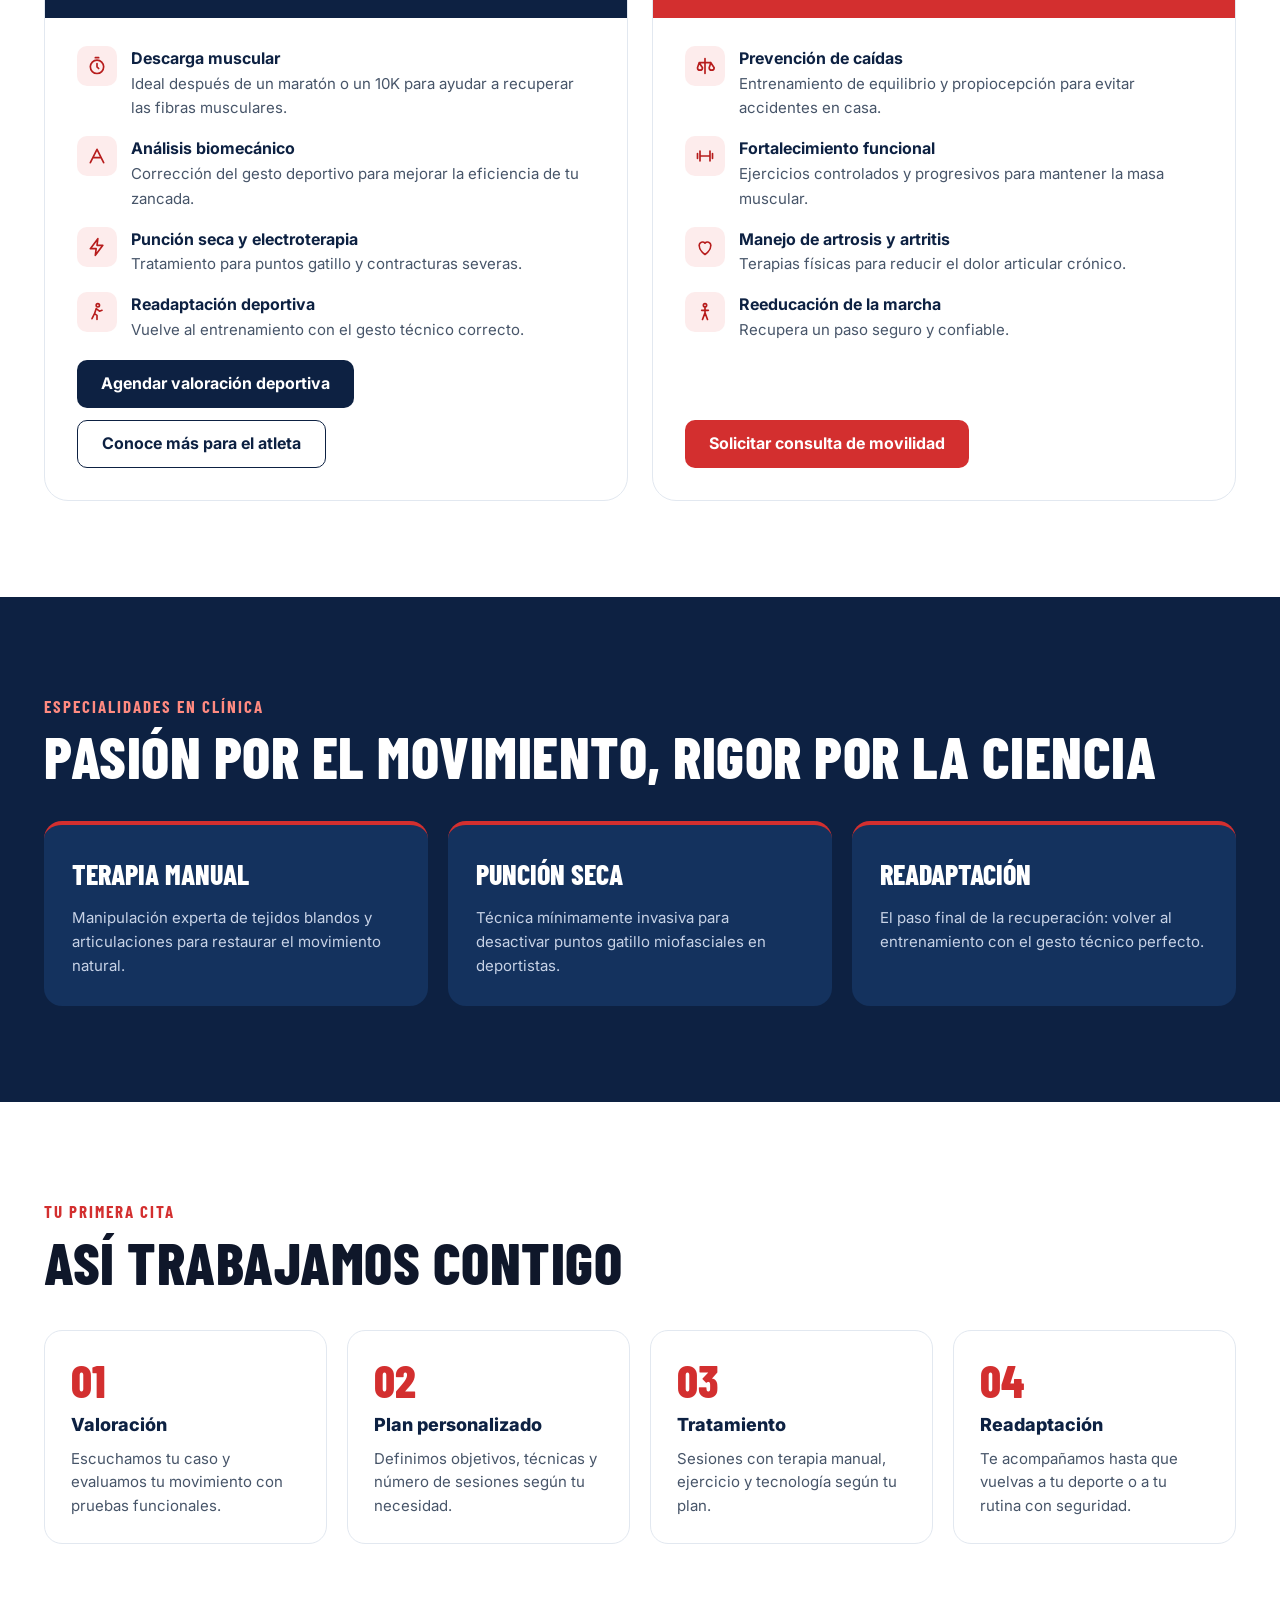
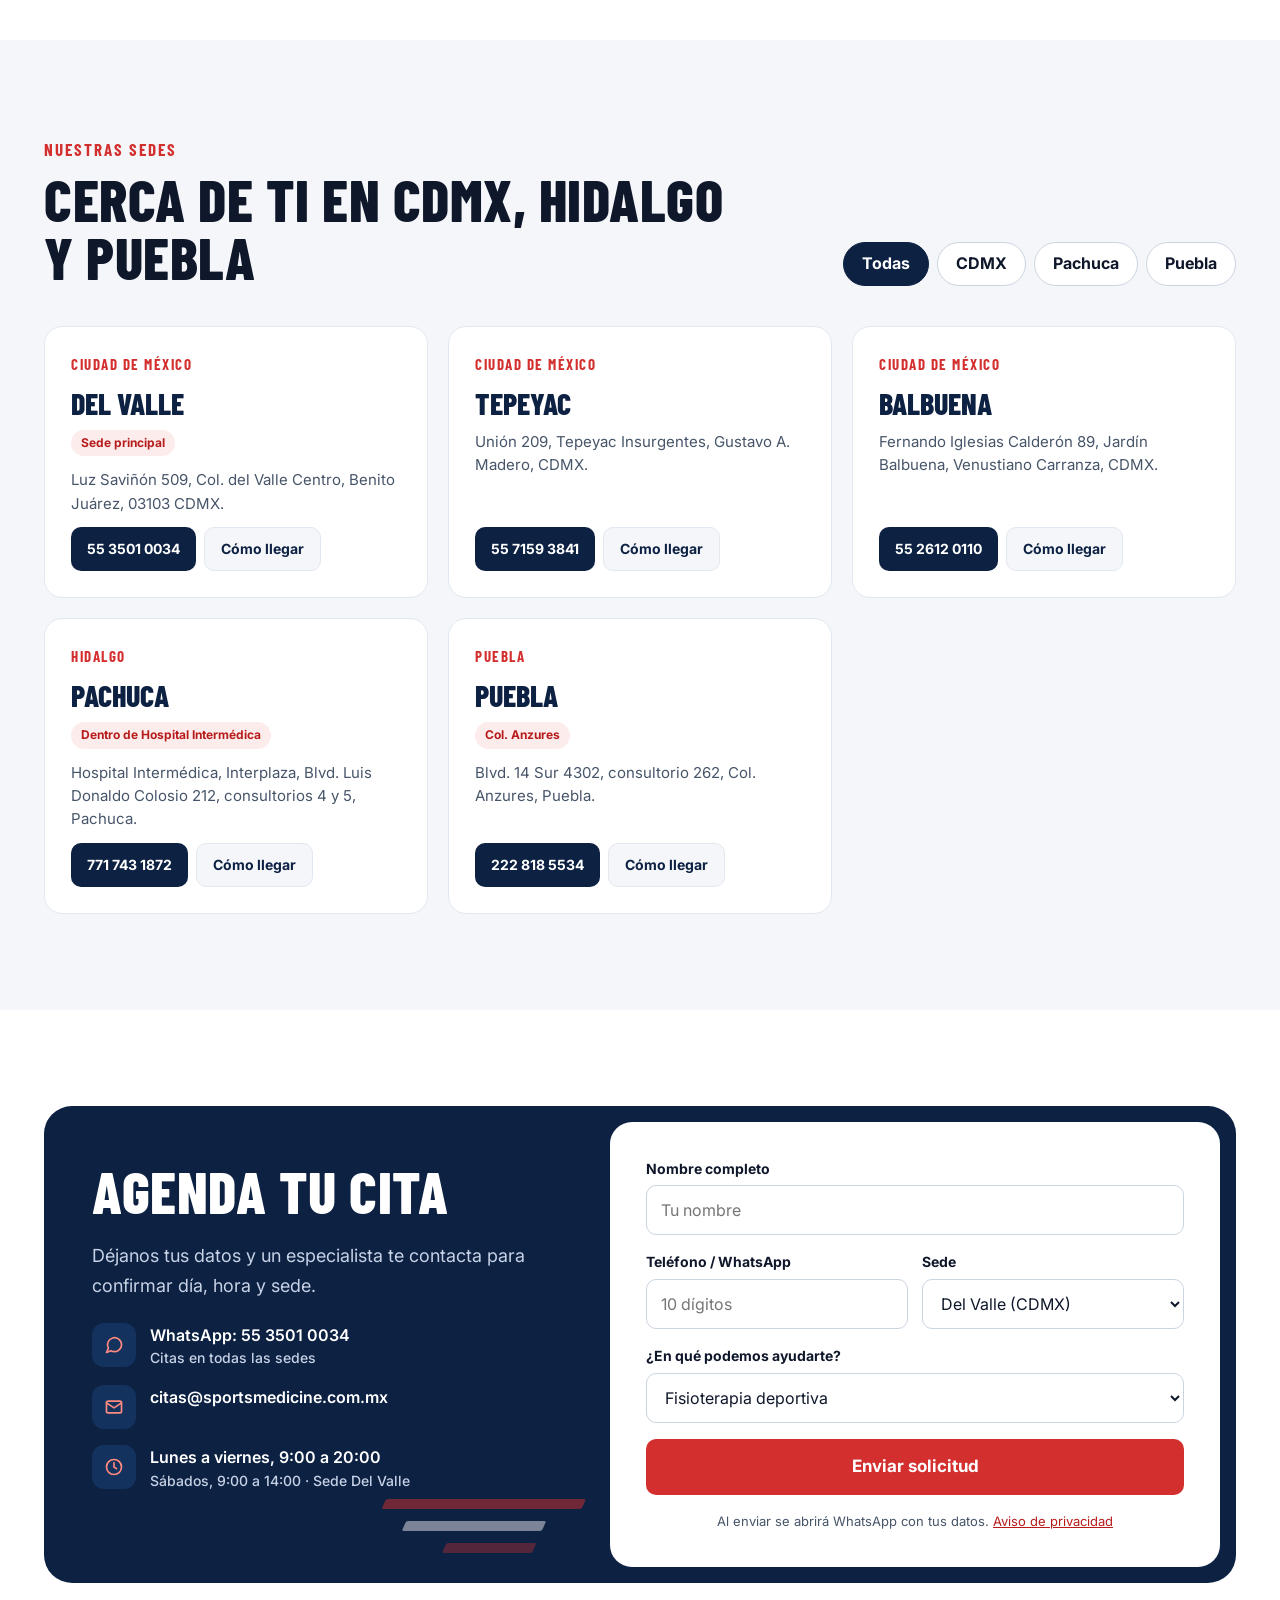
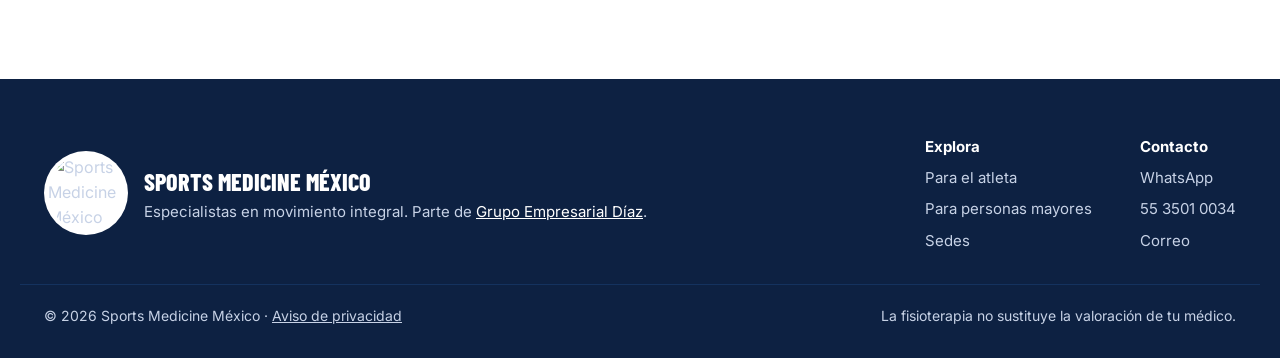
==== commit a0877e82: "Agregar página Fisioterapia para el atleta (atletas.html) - Nueva página con servicios para el atlet" ====
--- a/index.html
+++ b/index.html
@@ -65,6 +65,7 @@
       </a>
       <nav class="main-nav" id="menu" aria-label="Principal">
         <a href="#programas">Programas</a>
+        <a href="atletas.html">Para el atleta</a>
         <a href="#especialidades">Especialidades</a>
         <a href="#sedes">Sedes</a>
         <a href="#cita">Contacto</a>
@@ -153,7 +154,10 @@
                 <li><span class="li-icon"><svg class="icon" viewBox="0 0 24 24" fill="none" stroke="currentColor" stroke-width="2" stroke-linecap="round" stroke-linejoin="round" aria-hidden="true"><path d="M13 2 4 14h7l-1 8 9-12h-7z"/></svg></span><div><strong>Punción seca y electroterapia</strong><span>Tratamiento para puntos gatillo y contracturas severas.</span></div></li>
                 <li><span class="li-icon"><svg class="icon" viewBox="0 0 24 24" fill="none" stroke="currentColor" stroke-width="2" stroke-linecap="round" stroke-linejoin="round" aria-hidden="true"><circle cx="13" cy="4" r="2"/><path d="m6 20 3-6 3 2v5M9 14l2-6 4 3 3-1"/></svg></span><div><strong>Readaptación deportiva</strong><span>Vuelve al entrenamiento con el gesto técnico correcto.</span></div></li>
               </ul>
-              <a class="btn btn-navy" href="#cita" data-motivo="Fisioterapia deportiva">Agendar valoración deportiva</a>
+              <div class="program-actions">
+                <a class="btn btn-navy" href="#cita" data-motivo="Fisioterapia deportiva">Agendar valoración deportiva</a>
+                <a class="btn btn-outline" href="atletas.html">Conoce más para el atleta</a>
+              </div>
             </div>
           </article>
           <article class="program alt" id="mayores">
@@ -327,7 +331,7 @@
       <nav class="footer-nav" aria-label="Pie de página">
         <div>
           <strong>Explora</strong>
-          <a href="#atletas">Para el atleta</a>
+          <a href="atletas.html">Para el atleta</a>
           <a href="#mayores">Para personas mayores</a>
           <a href="#sedes">Sedes</a>
         </div>
--- a/css/styles.css
+++ b/css/styles.css
@@ -245,3 +245,31 @@
   .mobile-bar .mb-cta { flex: 1.2; background: var(--red); color: #fff; }
   body { padding-bottom: 78px; }
 }
+
+/* Página: Para el atleta (atletas.html) */
+.main-nav a[aria-current="page"] { color: var(--red); }
+.page-hero .hero-inner { padding: 72px 24px 80px; }
+.page-hero .hero-copy { flex-basis: 100%; max-width: 820px; }
+.breadcrumb { font-size: 14px; color: var(--on-dark); display: flex; flex-wrap: wrap; gap: 8px; align-items: center; }
+.breadcrumb a { color: #fff; display: inline-flex; align-items: center; min-height: 44px; }
+.breadcrumb a:hover { color: #FFB3B3; }
+.athlete-grid { display: grid; grid-template-columns: repeat(auto-fit, minmax(min(100%, 260px), 1fr)); gap: 20px; }
+.athlete-card { border: 1.5px solid var(--line); border-radius: var(--radius); padding: 26px; display: flex; flex-direction: column; gap: 12px; }
+.athlete-card .li-icon { width: 48px; height: 48px; border-radius: 12px; background: var(--red-soft); color: var(--red-2); display: flex; align-items: center; justify-content: center; }
+.athlete-card h3 { font-family: var(--font-display); font-weight: 800; font-size: 26px; text-transform: uppercase; color: var(--navy); line-height: 1.05; }
+.athlete-card p { font-size: 15px; color: var(--muted); flex: 1; }
+.athlete-link { display: inline-flex; align-items: center; min-height: 44px; font-weight: 700; color: var(--red-2); }
+.athlete-who { background: var(--soft); }
+.athlete-split { display: grid; grid-template-columns: repeat(auto-fit, minmax(min(100%, 380px), 1fr)); gap: 40px; align-items: start; }
+.athlete-list { list-style: none; margin: 0; padding: 0; display: flex; flex-direction: column; gap: 14px; }
+.athlete-list li { background: #fff; border-left: 4px solid var(--red); border-radius: 12px; padding: 18px 20px; display: flex; flex-direction: column; gap: 4px; }
+.athlete-list strong { color: var(--navy); font-size: 17px; }
+.athlete-list span { color: var(--muted); font-size: 15px; }
+.athlete-h2 { margin-bottom: 40px; }
+.athlete-note { margin-top: 28px; padding: 18px 20px; border-radius: 12px; background: var(--red-soft); color: var(--ink); font-size: 15px; max-width: 860px; }
+.athlete-cta .booking-copy { max-width: 860px; }
+.program-actions { display: flex; flex-wrap: wrap; gap: 12px; }
+@media (max-width: 640px) {
+  .page-hero .hero-inner { padding: 40px 20px 56px; }
+  .program-actions .btn, .athlete-cta .btn { width: 100%; white-space: normal; text-align: center; }
+}
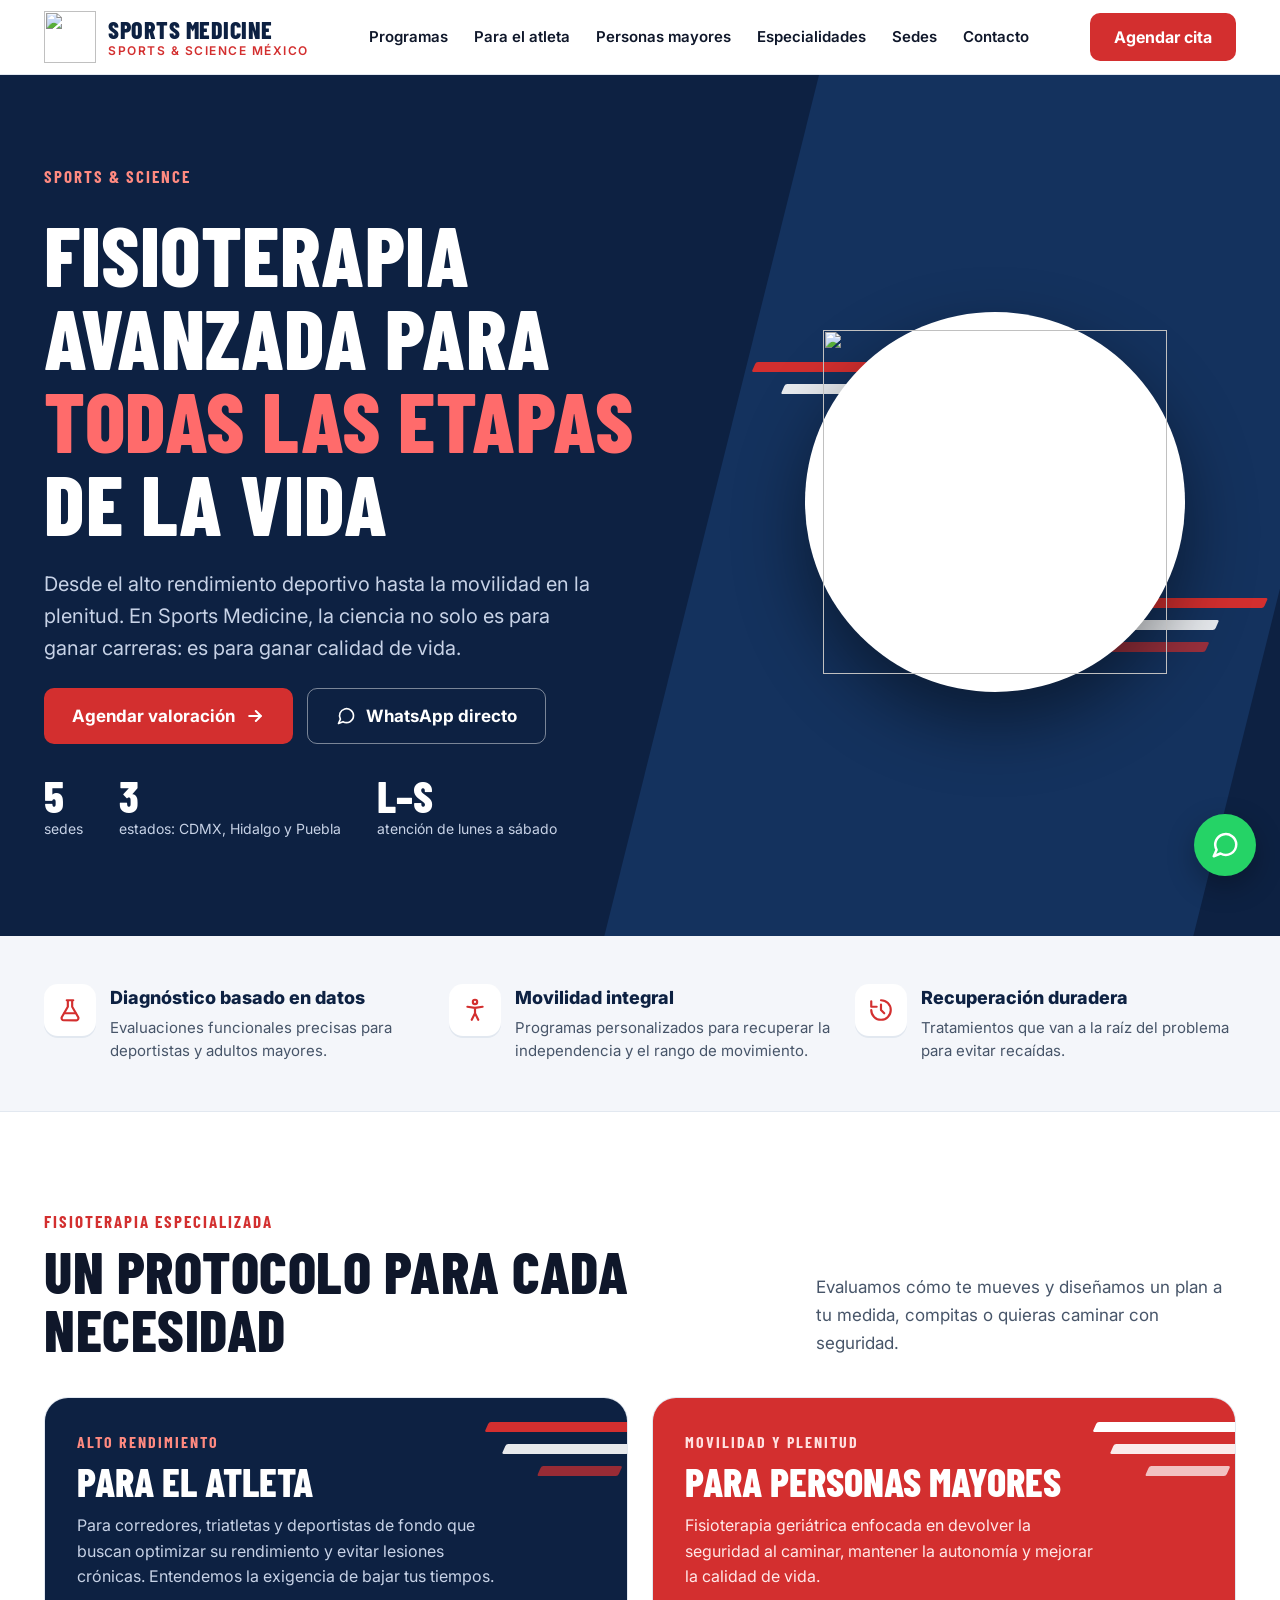
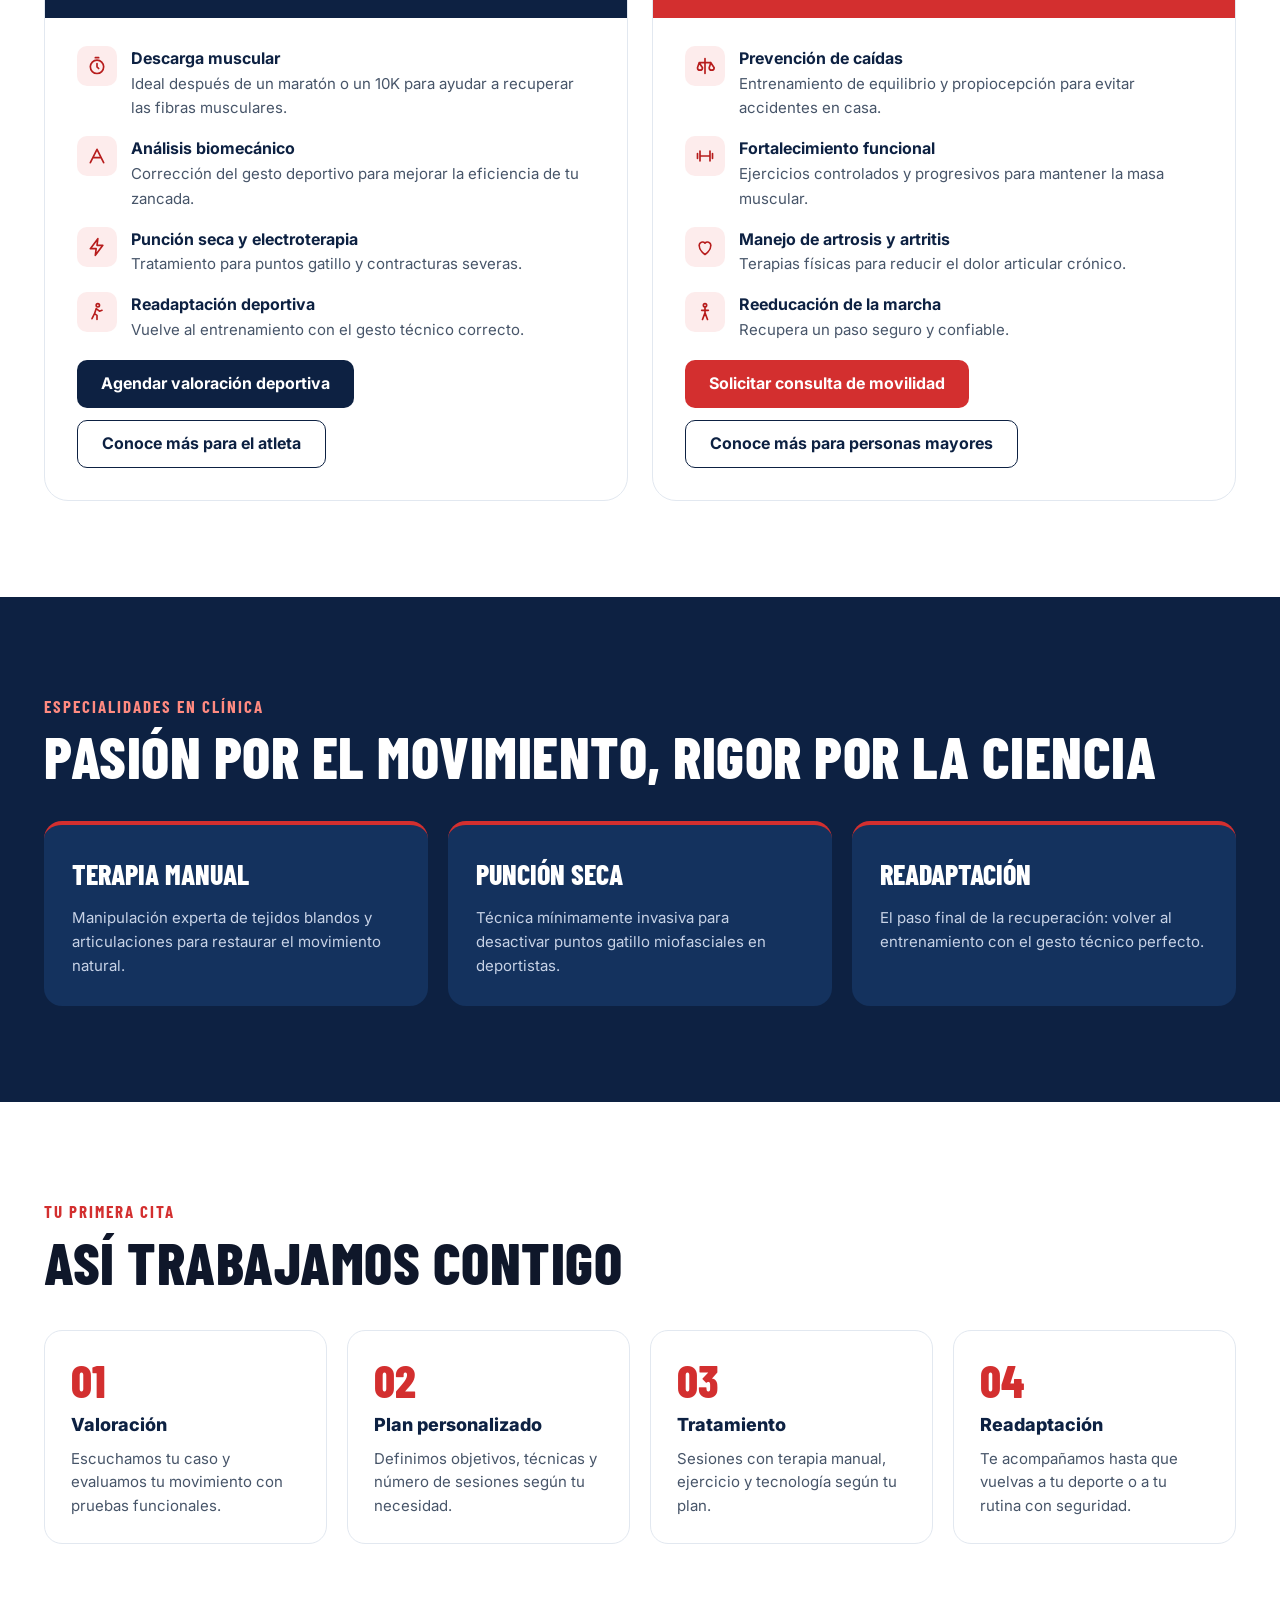
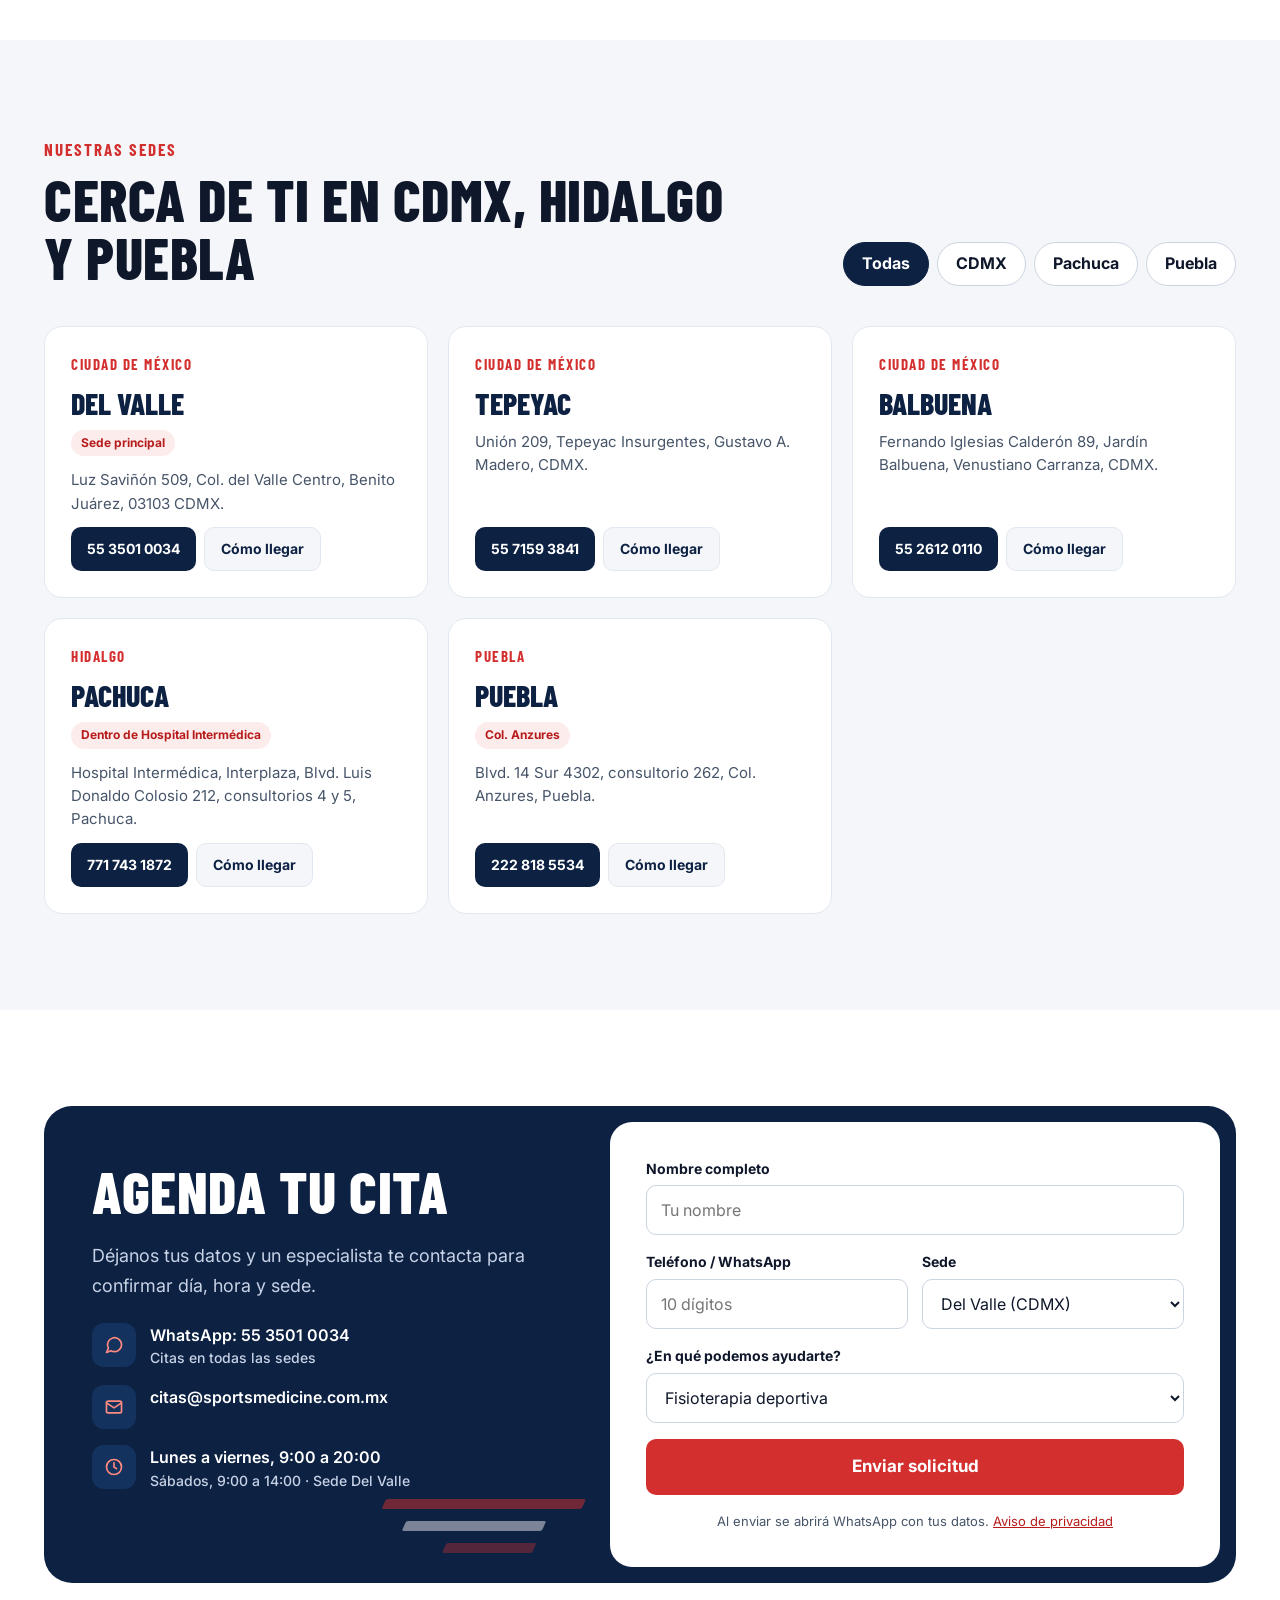
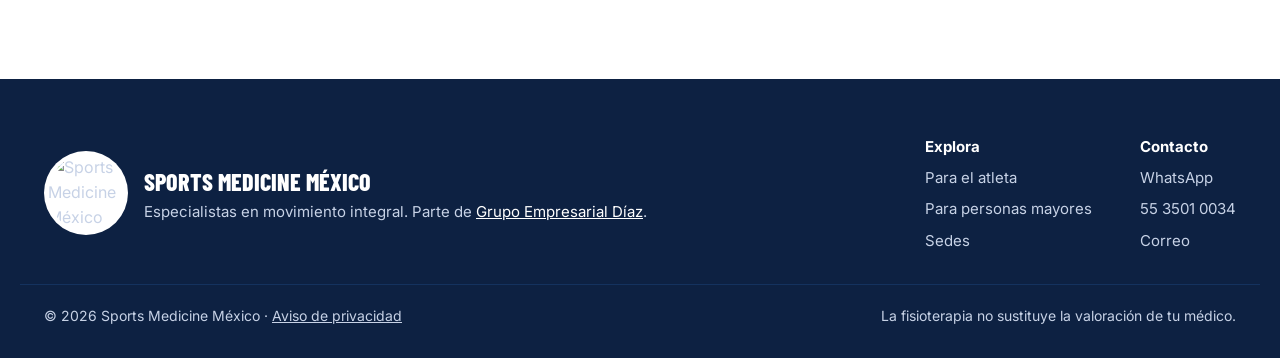
==== commit 14e17a4c: "Agregar página Fisioterapia para personas mayores (personas-mayores.html) - Prevención de caídas, fo" ====
--- a/index.html
+++ b/index.html
@@ -66,6 +66,7 @@
       <nav class="main-nav" id="menu" aria-label="Principal">
         <a href="#programas">Programas</a>
         <a href="atletas.html">Para el atleta</a>
+        <a href="personas-mayores.html">Personas mayores</a>
         <a href="#especialidades">Especialidades</a>
         <a href="#sedes">Sedes</a>
         <a href="#cita">Contacto</a>
@@ -174,7 +175,10 @@
                 <li><span class="li-icon"><svg class="icon" viewBox="0 0 24 24" fill="none" stroke="currentColor" stroke-width="2" stroke-linecap="round" stroke-linejoin="round" aria-hidden="true"><path d="M12 21s-7-4.4-7-11a4 4 0 0 1 7-2.6A4 4 0 0 1 19 10c0 6.6-7 11-7 11z"/></svg></span><div><strong>Manejo de artrosis y artritis</strong><span>Terapias físicas para reducir el dolor articular crónico.</span></div></li>
                 <li><span class="li-icon"><svg class="icon" viewBox="0 0 24 24" fill="none" stroke="currentColor" stroke-width="2" stroke-linecap="round" stroke-linejoin="round" aria-hidden="true"><circle cx="12" cy="4" r="2"/><path d="M12 6v7l-3 8M12 13l3 8M8 10h8"/></svg></span><div><strong>Reeducación de la marcha</strong><span>Recupera un paso seguro y confiable.</span></div></li>
               </ul>
-              <a class="btn btn-red" href="#cita" data-motivo="Movilidad para persona mayor">Solicitar consulta de movilidad</a>
+              <div class="program-actions">
+                <a class="btn btn-red" href="#cita" data-motivo="Movilidad para persona mayor">Solicitar consulta de movilidad</a>
+                <a class="btn btn-outline" href="personas-mayores.html">Conoce más para personas mayores</a>
+              </div>
             </div>
           </article>
         </div>
@@ -332,7 +336,7 @@
         <div>
           <strong>Explora</strong>
           <a href="atletas.html">Para el atleta</a>
-          <a href="#mayores">Para personas mayores</a>
+          <a href="personas-mayores.html">Para personas mayores</a>
           <a href="#sedes">Sedes</a>
         </div>
         <div>
--- a/css/styles.css
+++ b/css/styles.css
@@ -273,3 +273,20 @@
   .page-hero .hero-inner { padding: 40px 20px 56px; }
   .program-actions .btn, .athlete-cta .btn { width: 100%; white-space: normal; text-align: center; }
 }
+
+/* Página para personas mayores (personas-mayores.html) */
+.elder-split { display: grid; grid-template-columns: repeat(auto-fit, minmax(min(100%, 380px), 1fr)); gap: 32px; align-items: start; }
+.elder-col { display: flex; flex-direction: column; gap: 16px; min-width: 0; }
+.elder-col h3 { font-family: var(--font-display); font-weight: 800; font-size: 28px; text-transform: uppercase; color: var(--navy); line-height: 1.05; }
+.elder-col .athlete-list span { font-size: 16px; }
+
+/* Bloque "También te puede interesar" (páginas internas) */
+.related { padding-top: 0; }
+.related h2 { margin-bottom: 28px; }
+.related-grid { list-style: none; margin: 0; padding: 0; display: grid; grid-template-columns: repeat(auto-fit, minmax(min(100%, 280px), 1fr)); gap: 20px; }
+.related-card { height: 100%; display: flex; flex-direction: column; gap: 8px; padding: 26px; border-radius: var(--radius); border: 1.5px solid var(--line); background: #fff; color: var(--ink); text-decoration: none; transition: border-color .15s ease, transform .15s ease; }
+.related-card:hover, .related-card:focus-visible { border-color: var(--red); color: var(--ink); transform: translateY(-2px); }
+.related-kicker { font-family: var(--font-display); font-weight: 700; font-size: 15px; letter-spacing: 1.5px; text-transform: uppercase; color: var(--red-2); }
+.related-card strong { font-size: 20px; font-weight: 800; color: var(--navy); }
+.related-text { color: var(--muted); font-size: 15px; line-height: 1.55; flex: 1; }
+.related-go { display: inline-flex; align-items: center; gap: 8px; min-height: 44px; font-weight: 700; color: var(--red-2); }
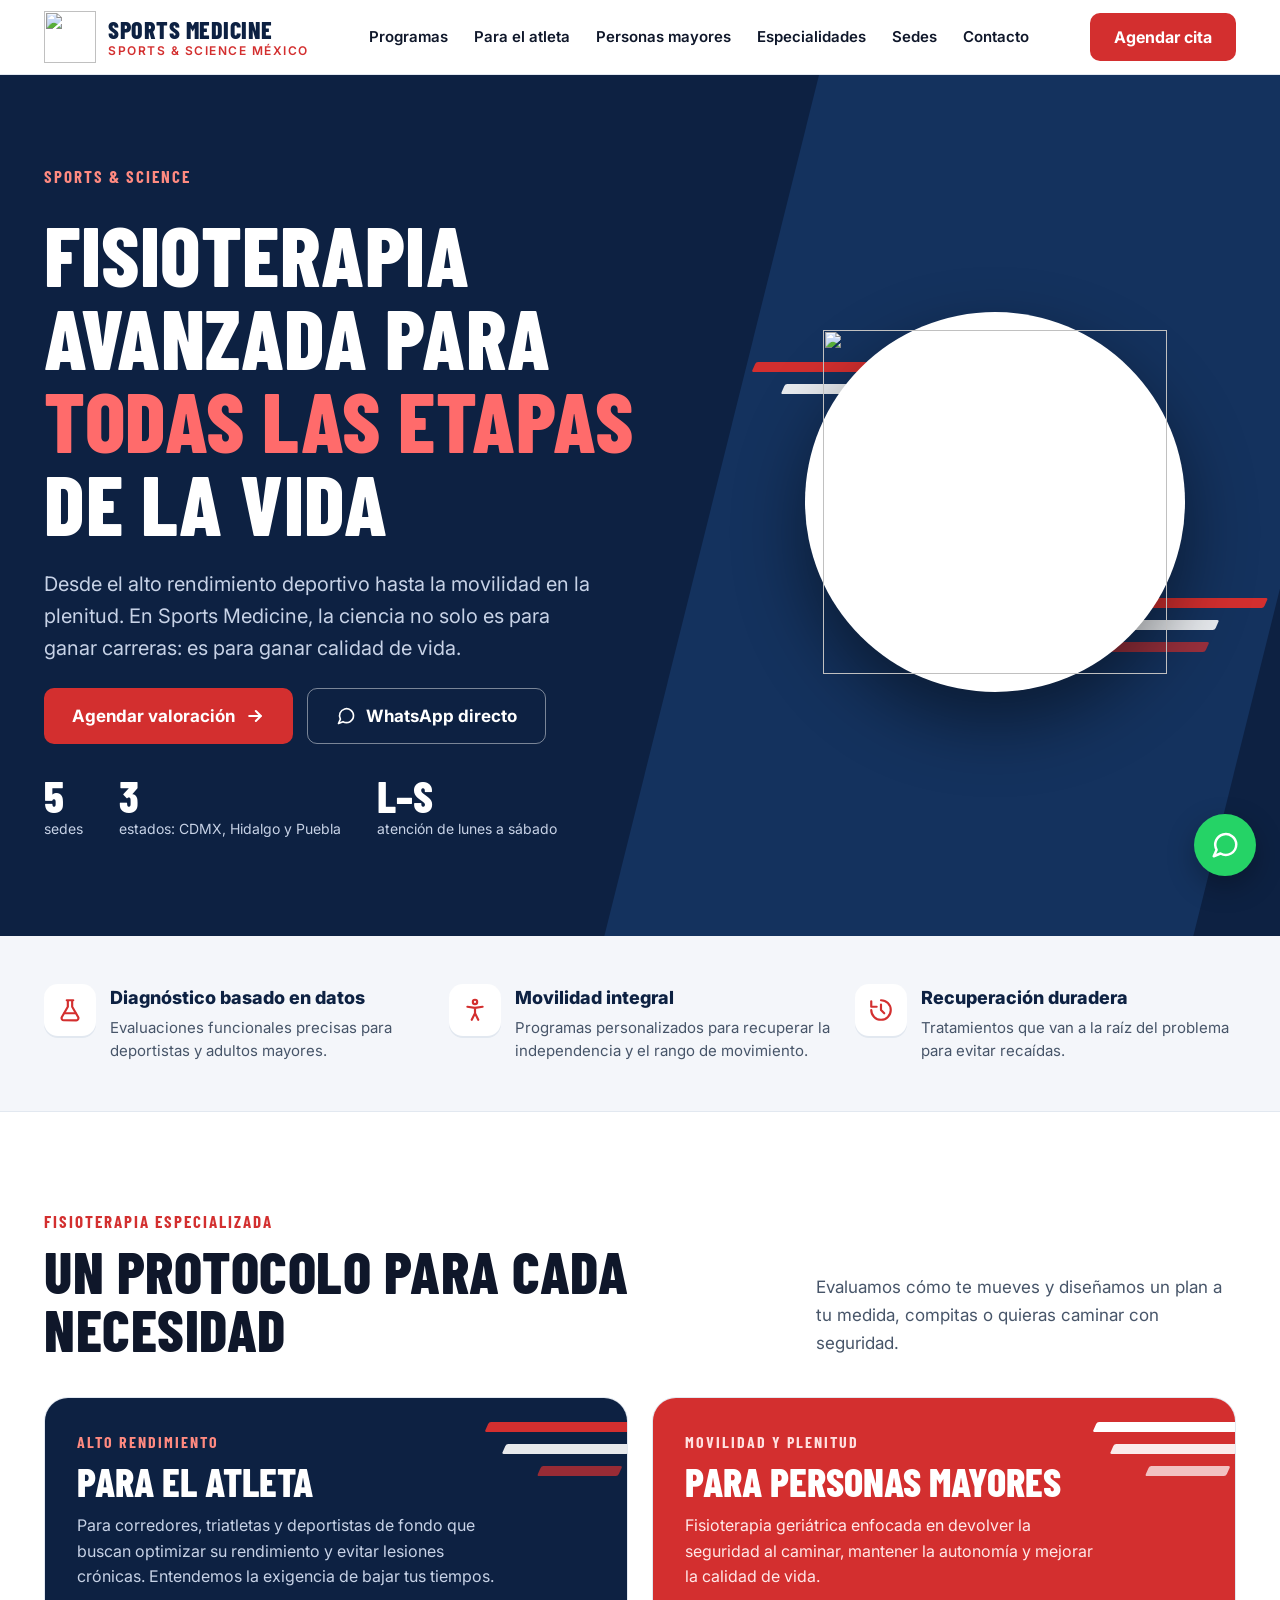
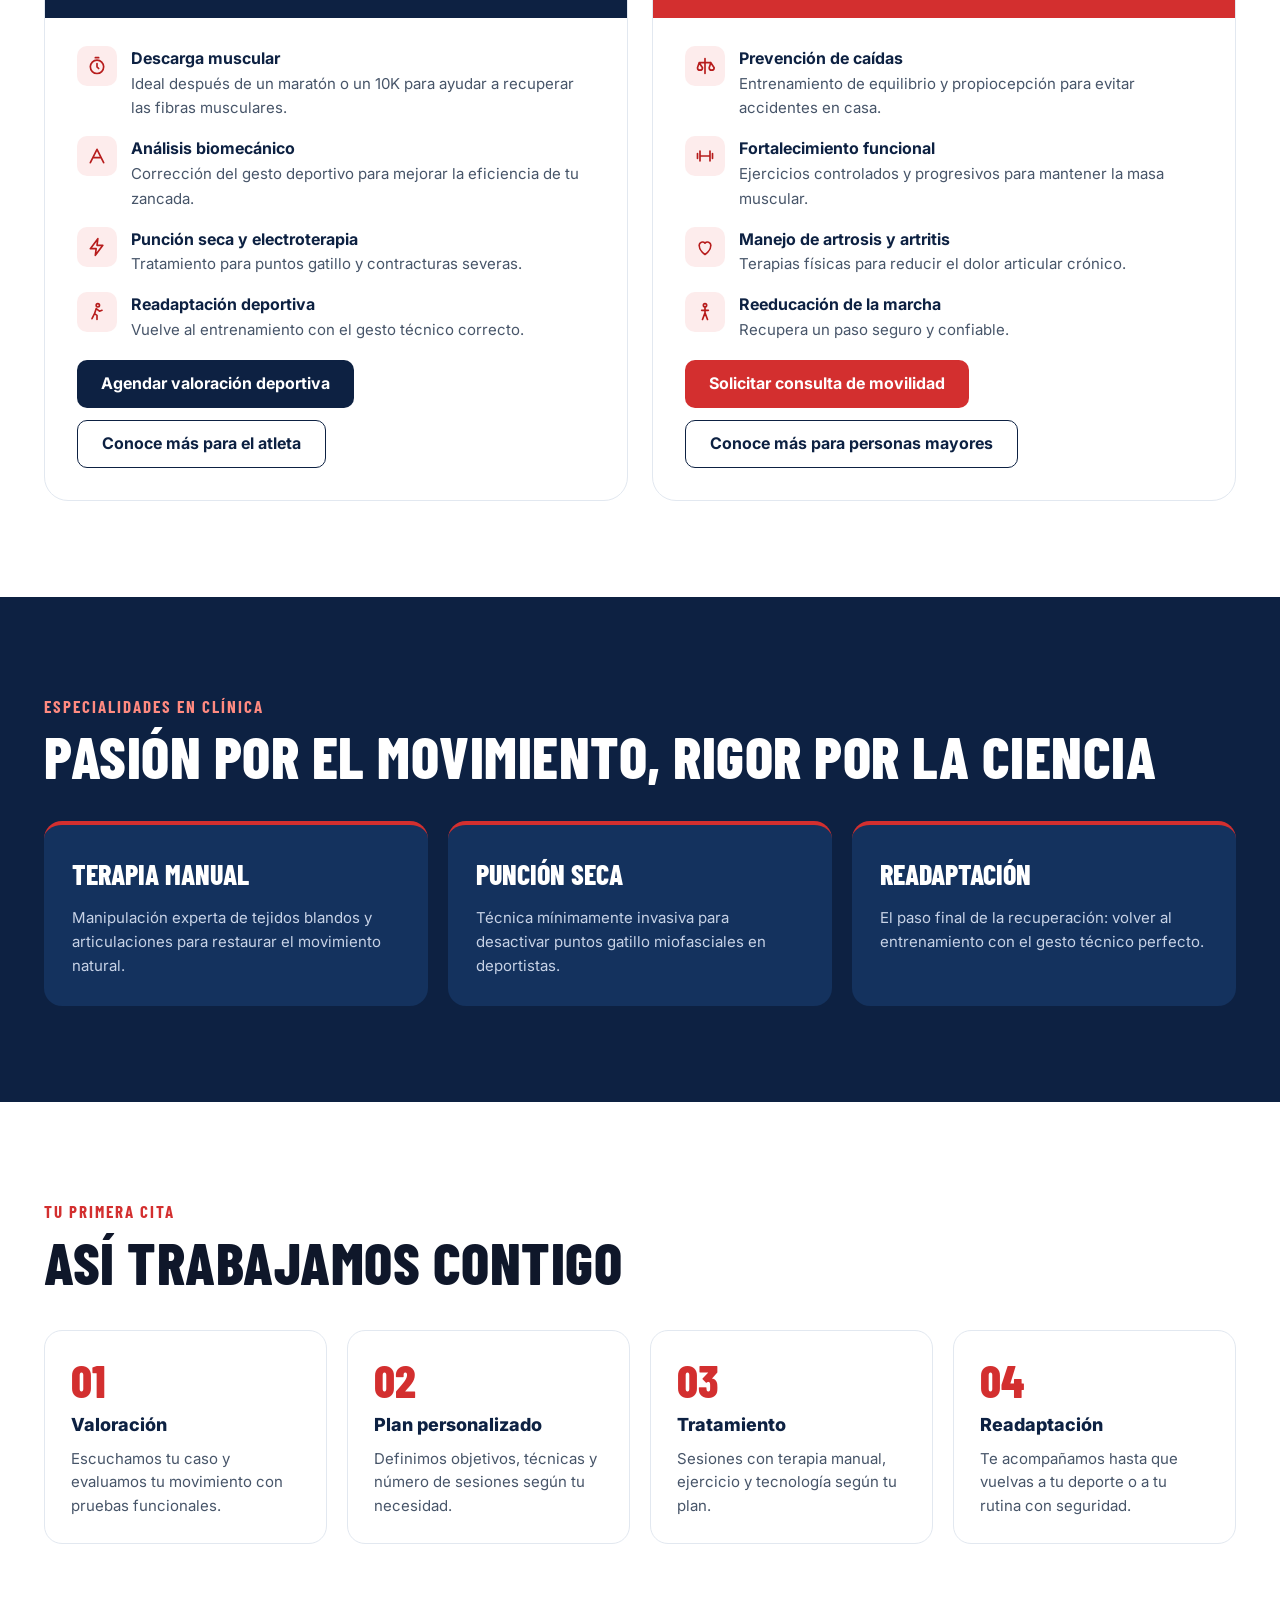
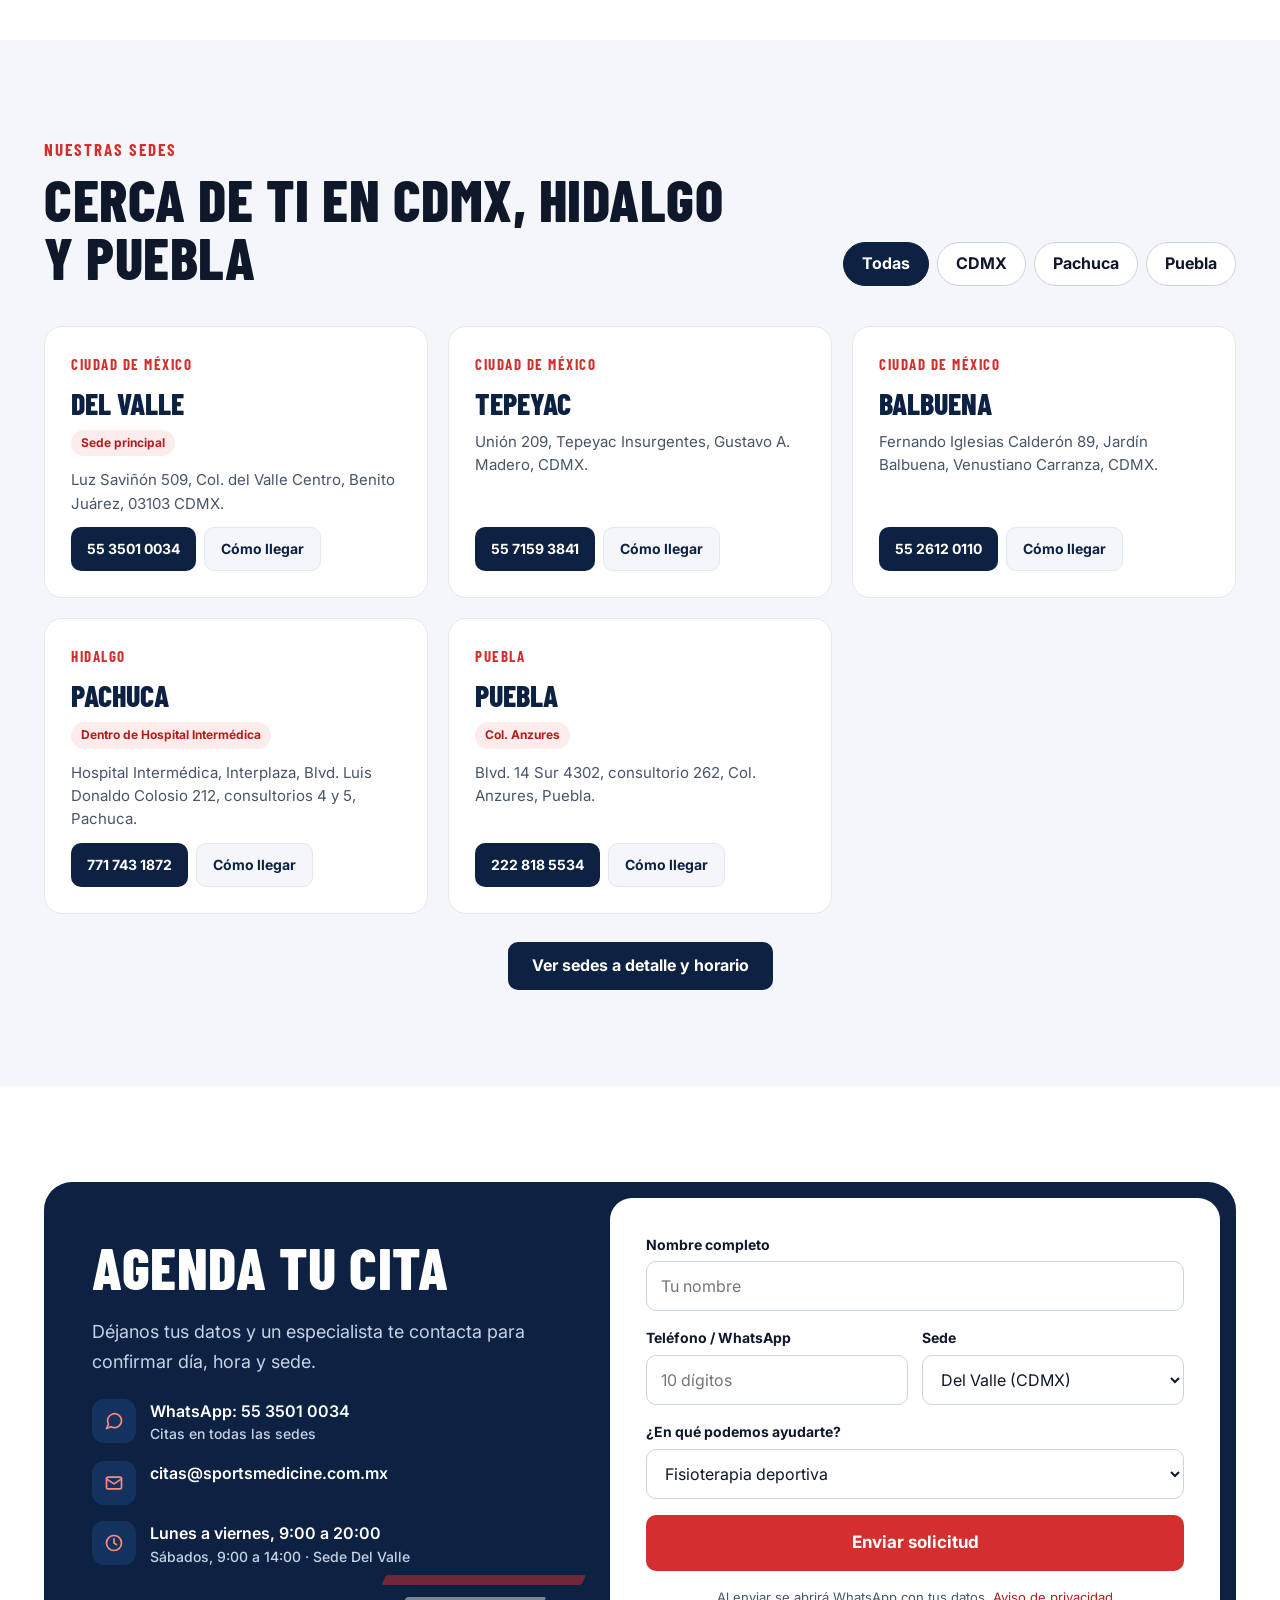
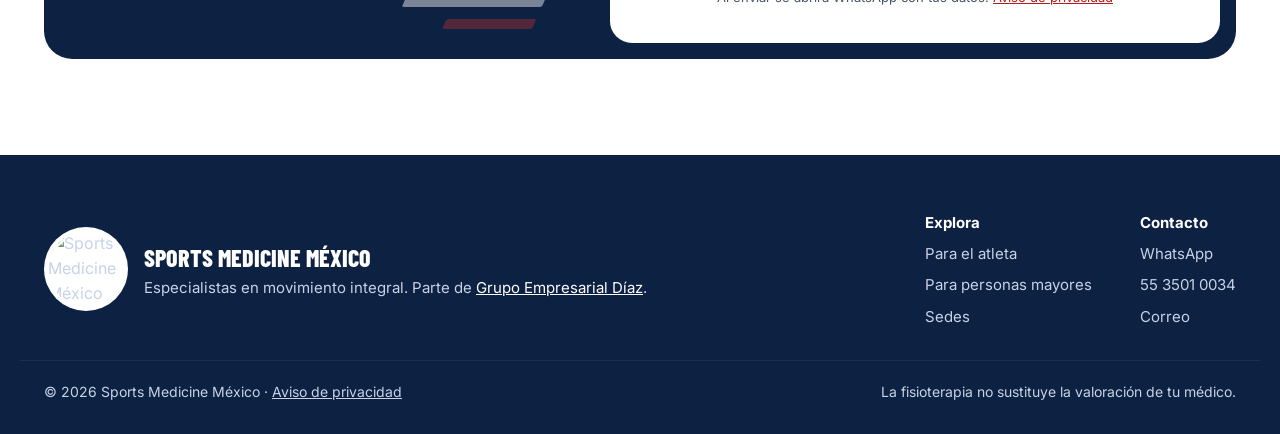
==== commit bbafc35f: "Agregar página de sedes y mejoras finales de interfaz - sedes.html: las 5 sedes por ciudad (CDMX, Pa" ====
--- a/index.html
+++ b/index.html
@@ -21,7 +21,7 @@
   <link rel="preconnect" href="https://fonts.googleapis.com">
   <link rel="preconnect" href="https://fonts.gstatic.com" crossorigin>
   <link href="https://fonts.googleapis.com/css2?family=Barlow+Condensed:wght@700;800&family=Inter:wght@400;500;600;700;800&display=swap" rel="stylesheet">
-  <link rel="stylesheet" href="css/styles.css">
+  <link rel="stylesheet" href="css/styles.css?v=20261120">
 
   <script type="application/ld+json">
   {
@@ -68,7 +68,7 @@
         <a href="atletas.html">Para el atleta</a>
         <a href="personas-mayores.html">Personas mayores</a>
         <a href="#especialidades">Especialidades</a>
-        <a href="#sedes">Sedes</a>
+        <a href="sedes.html">Sedes</a>
         <a href="#cita">Contacto</a>
       </nav>
       <div class="header-actions">
@@ -262,6 +262,7 @@
             <div class="branch-actions"><a class="pill-btn pill-call" href="tel:+522228185534">222 818 5534</a><a class="pill-btn pill-map" href="https://www.google.com/maps/search/?api=1&amp;query=Blvd+14+Sur+4302+Anzures+Puebla" target="_blank" rel="noopener">Cómo llegar</a></div>
           </article>
         </div>
+        <p class="branches-more"><a class="btn btn-navy" href="sedes.html">Ver sedes a detalle y horario</a></p>
       </div>
     </section>
 
@@ -337,7 +338,7 @@
           <strong>Explora</strong>
           <a href="atletas.html">Para el atleta</a>
           <a href="personas-mayores.html">Para personas mayores</a>
-          <a href="#sedes">Sedes</a>
+          <a href="sedes.html">Sedes</a>
         </div>
         <div>
           <strong>Contacto</strong>
@@ -365,6 +366,6 @@
   </div>
 
   <script src="js/config.js"></script>
-  <script src="js/main.js"></script>
+  <script src="js/main.js?v=20261120"></script>
 </body>
 </html>
--- a/css/styles.css
+++ b/css/styles.css
@@ -290,3 +290,52 @@
 .related-card strong { font-size: 20px; font-weight: 800; color: var(--navy); }
 .related-text { color: var(--muted); font-size: 15px; line-height: 1.55; flex: 1; }
 .related-go { display: inline-flex; align-items: center; gap: 8px; min-height: 44px; font-weight: 700; color: var(--red-2); }
+
+/* Encabezado: el logo y los botones no se encogen (evita que el menú se encime) */
+.header-inner > .brand, .header-actions { flex-shrink: 0; }
+.main-nav { min-width: 0; }
+.main-nav a { white-space: nowrap; }
+@media (min-width: 1001px) and (max-width: 1240px) { .main-nav { gap: 18px; font-size: 14px; } }
+@media (max-width: 1100px) {
+  .main-nav { position: absolute; top: 74px; left: 0; right: 0; flex-direction: column; gap: 0; background: #fff; border-bottom: 1px solid var(--line); padding: 8px 24px 16px; display: none; font-size: 15px; }
+  .main-nav.is-open { display: flex; }
+  .main-nav a { padding: 12px 0; border-bottom: 1px solid var(--line); }
+  .menu-toggle { display: inline-flex; }
+}
+/* Si el menú no cabe (según la fuente y el ancho real), main.js lo colapsa */
+.site-header.nav-collapsed .main-nav { position: absolute; top: 74px; left: 0; right: 0; flex-direction: column; gap: 0; background: #fff; border-bottom: 1px solid var(--line); padding: 8px 24px 16px; display: none; font-size: 15px; }
+.site-header.nav-collapsed .main-nav.is-open { display: flex; }
+.site-header.nav-collapsed .main-nav a { padding: 12px 0; border-bottom: 1px solid var(--line); }
+.site-header.nav-collapsed .menu-toggle { display: inline-flex; }
+
+/* ===== Día 3: página de sedes ===== */
+.city-jump { display: flex; flex-wrap: wrap; gap: 10px; margin-top: 26px; }
+.city-jump a { display: inline-flex; align-items: center; min-height: 44px; padding: 0 18px; border-radius: 999px; border: 1.5px solid rgba(255,255,255,.45); color: #fff; font-weight: 700; text-decoration: none; }
+.city-jump a:hover, .city-jump a:focus-visible { background: rgba(255,255,255,.12); color: #fff; }
+.city-section { scroll-margin-top: 80px; }
+.city-section:nth-of-type(even) { background: var(--soft); }
+.city-section .branch { scroll-margin-top: 90px; }
+.pill-wa { background: var(--whatsapp); color: var(--ink); }
+.pill-wa:hover { color: var(--ink); filter: brightness(.95); }
+.branch-hours { margin: 0; display: grid; gap: 6px; padding: 12px 14px; border-radius: 12px; background: var(--soft); font-size: 14px; }
+.branch-hours div { display: flex; justify-content: space-between; gap: 12px; }
+.branch-hours dt { color: var(--muted); }
+.branch-hours dd { margin: 0; font-weight: 700; color: var(--navy); }
+.branches-more { margin-top: 28px; text-align: center; }
+
+/* ===== Día 3: animaciones de entrada (solo si main.js las activa) ===== */
+.js-reveal .reveal { opacity: 0; transform: translateY(18px); transition: opacity .6s ease, transform .6s ease; }
+.js-reveal .reveal.is-visible { opacity: 1; transform: none; }
+@media (prefers-reduced-motion: reduce) {
+  .js-reveal .reveal { opacity: 1; transform: none; transition: none; }
+}
+
+/* ===== Día 3: botón Volver arriba ===== */
+.to-top { position: fixed; right: 33px; bottom: 100px; z-index: 59; width: 44px; height: 44px; border-radius: 50%; border: 1.5px solid var(--line); background: rgba(255,255,255,.95); color: var(--navy); display: flex; align-items: center; justify-content: center; cursor: pointer; box-shadow: 0 6px 18px rgba(13,33,66,.18); opacity: 0; visibility: hidden; transform: translateY(8px); transition: opacity .2s ease, transform .2s ease, visibility .2s; }
+.to-top.is-shown { opacity: 1; visibility: visible; transform: none; }
+.to-top:hover { border-color: var(--navy); }
+.to-top:focus-visible { outline: 3px solid var(--red); outline-offset: 2px; }
+@media (max-width: 640px) {
+  .to-top { right: 16px; bottom: calc(86px + env(safe-area-inset-bottom)); }
+}
+@media (prefers-reduced-motion: reduce) { .to-top { transition: none; } }
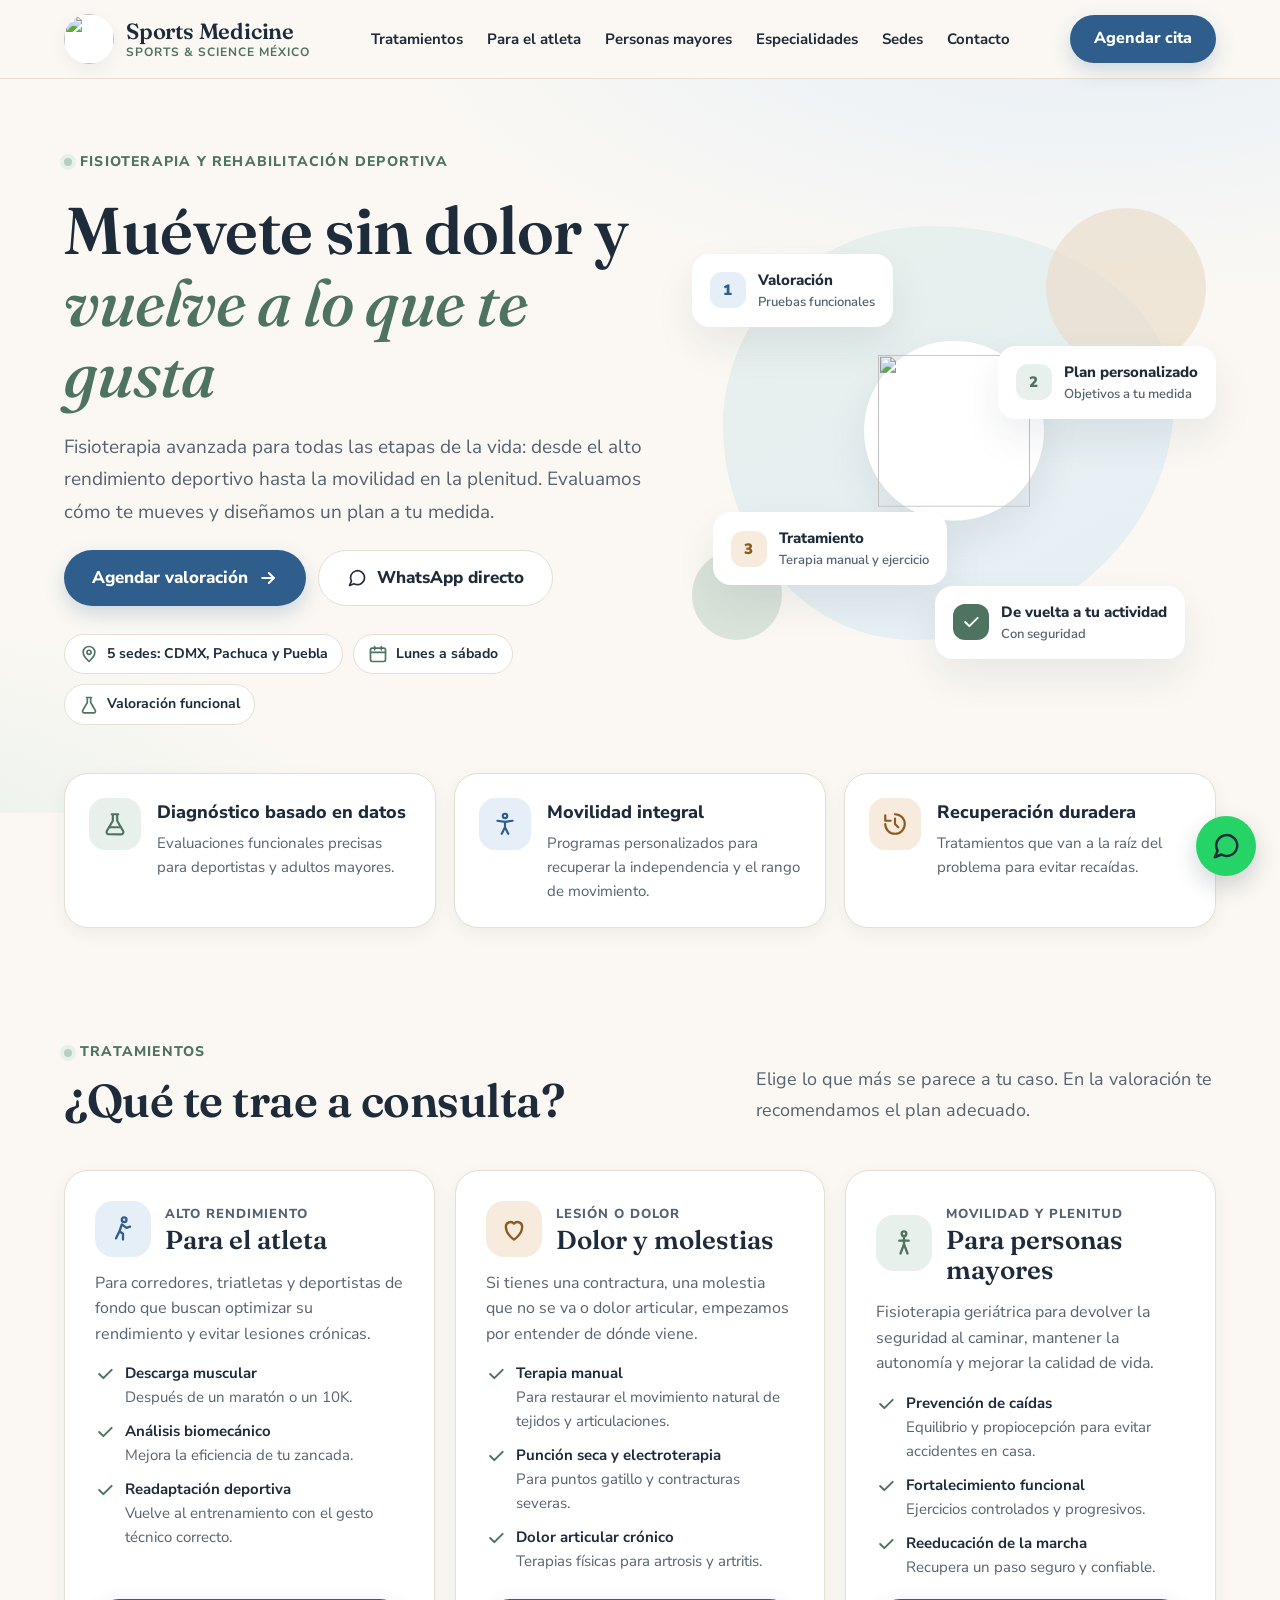
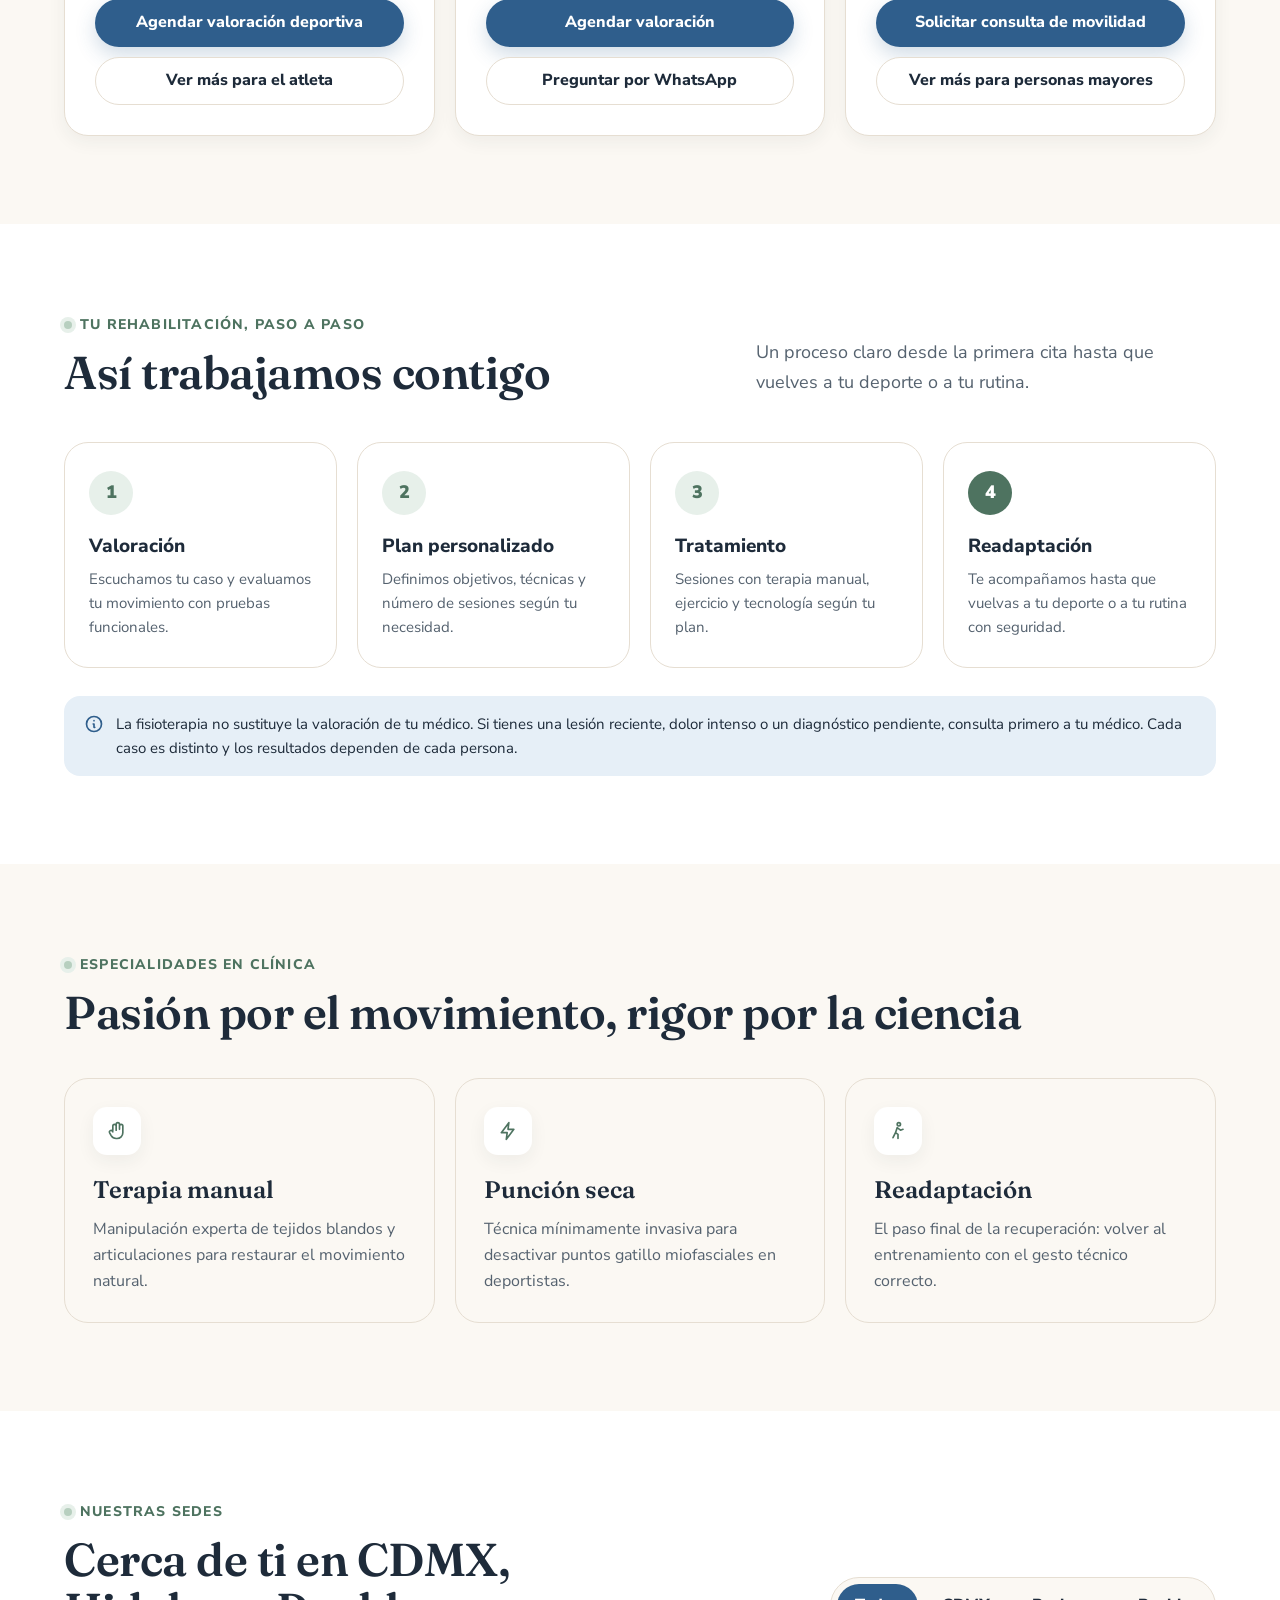
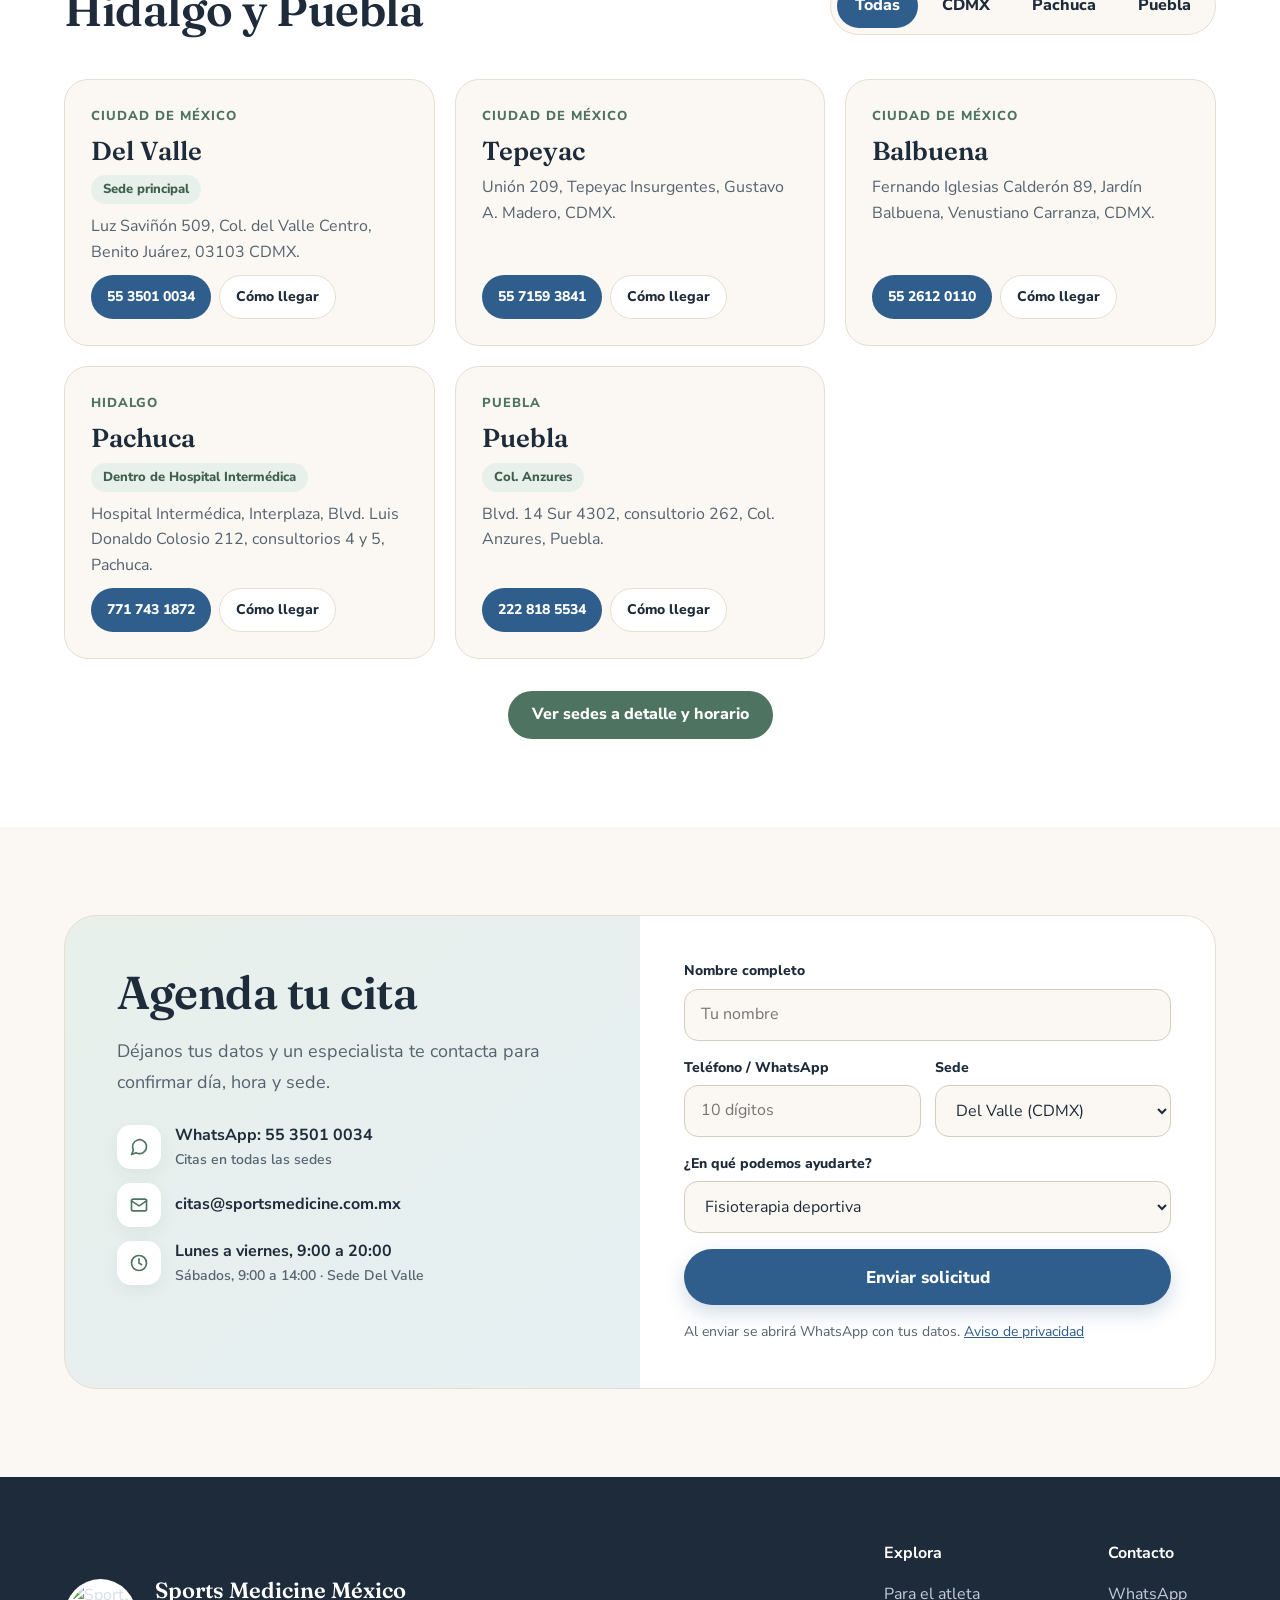
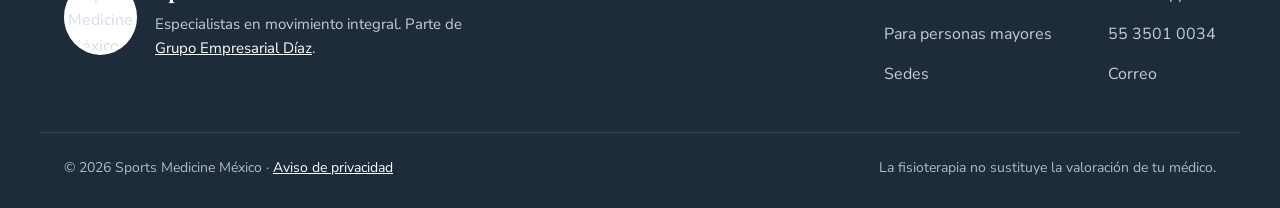
==== commit 59d991bb: "Rediseño: estilo de clínica de rehabilitación deportiva (bienestar suave) - Nueva paleta crema, azul" ====
--- a/index.html
+++ b/index.html
@@ -3,10 +3,10 @@
 <head>
   <meta charset="utf-8">
   <meta name="viewport" content="width=device-width, initial-scale=1">
-  <title>Sports Medicine México | Fisioterapia deportiva y para personas mayores</title>
+  <title>Sports Medicine México | Clínica de fisioterapia y rehabilitación deportiva</title>
   <meta name="description" content="Fisioterapia avanzada para todas las etapas de la vida: alto rendimiento deportivo y movilidad para personas mayores. 5 sedes en CDMX, Pachuca y Puebla. Agenda tu valoración.">
   <link rel="canonical" href="https://sportsmedicine.com.mx/">
-  <meta name="theme-color" content="#0D2142">
+  <meta name="theme-color" content="#FBF8F3">
 
   <meta property="og:type" content="website">
   <meta property="og:locale" content="es_MX">
@@ -20,8 +20,8 @@
   <link rel="icon" href="img/logo.png">
   <link rel="preconnect" href="https://fonts.googleapis.com">
   <link rel="preconnect" href="https://fonts.gstatic.com" crossorigin>
-  <link href="https://fonts.googleapis.com/css2?family=Barlow+Condensed:wght@700;800&family=Inter:wght@400;500;600;700;800&display=swap" rel="stylesheet">
-  <link rel="stylesheet" href="css/styles.css?v=20261120">
+  <link href="https://fonts.googleapis.com/css2?family=Fraunces:ital,opsz,wght@0,9..144,500;0,9..144,600;1,9..144,500&family=Nunito+Sans:opsz,wght@6..12,400;6..12,600;6..12,700;6..12,800;6..12,900&display=swap" rel="stylesheet">
+  <link rel="stylesheet" href="css/styles.css?v=20261120b">
 
   <script type="application/ld+json">
   {
@@ -64,7 +64,7 @@
         <span class="brand-text"><strong>Sports Medicine</strong><span>Sports &amp; Science México</span></span>
       </a>
       <nav class="main-nav" id="menu" aria-label="Principal">
-        <a href="#programas">Programas</a>
+        <a href="#programas">Tratamientos</a>
         <a href="atletas.html">Para el atleta</a>
         <a href="personas-mayores.html">Personas mayores</a>
         <a href="#especialidades">Especialidades</a>
@@ -85,29 +85,26 @@
     <section class="hero" id="inicio">
       <div class="container hero-inner">
         <div class="hero-copy">
-          <p class="eyebrow">Sports &amp; Science</p>
-          <h1 class="display">Fisioterapia avanzada para <span>todas las etapas</span> de la vida</h1>
-          <p class="hero-lead">Desde el alto rendimiento deportivo hasta la movilidad en la plenitud. En Sports Medicine, la ciencia no solo es para ganar carreras: es para ganar calidad de vida.</p>
+          <p class="eyebrow">Fisioterapia y rehabilitación deportiva</p>
+          <h1 class="display">Muévete sin dolor y <span>vuelve a lo que te gusta</span></h1>
+          <p class="hero-lead">Fisioterapia avanzada para todas las etapas de la vida: desde el alto rendimiento deportivo hasta la movilidad en la plenitud. Evaluamos cómo te mueves y diseñamos un plan a tu medida.</p>
           <div class="hero-ctas">
-            <a class="btn btn-red btn-lg" href="#cita">
-              Agendar valoración
-              <svg class="icon" viewBox="0 0 24 24" fill="none" stroke="currentColor" stroke-width="2.4" stroke-linecap="round" stroke-linejoin="round" aria-hidden="true"><path d="M5 12h14"/><path d="m13 6 6 6-6 6"/></svg>
-            </a>
-            <a class="btn btn-ghost-light btn-lg js-wa" href="#" data-msg="Hola Sports Medicine, quiero información sobre fisioterapia.">
-              <svg class="icon" viewBox="0 0 24 24" fill="none" stroke="currentColor" stroke-width="2" stroke-linecap="round" stroke-linejoin="round" aria-hidden="true"><path d="M21 11.5a8.4 8.4 0 0 1-12.6 7.3L3 21l2.3-5.2A8.4 8.4 0 1 1 21 11.5z"/></svg>
-              WhatsApp directo
-            </a>
-          </div>
-          <div class="stats">
-            <div><strong>5</strong><span>sedes</span></div>
-            <div><strong>3</strong><span>estados: CDMX, Hidalgo y Puebla</span></div>
-            <div><strong>L–S</strong><span>atención de lunes a sábado</span></div>
-          </div>
-        </div>
-        <div class="hero-badge" aria-hidden="true">
-          <div class="speed s1"><span></span><span></span><span></span></div>
-          <div class="ring"><img src="img/logo.png" alt="" width="1000" height="1000" fetchpriority="high"></div>
-          <div class="speed s2"><span></span><span></span><span></span></div>
+            <a class="btn btn-red btn-lg" href="#cita">Agendar valoración <svg class="icon" viewBox="0 0 24 24" fill="none" stroke="currentColor" stroke-width="2.4" stroke-linecap="round" stroke-linejoin="round" aria-hidden="true"><path d="M5 12h14"/><path d="m13 6 6 6-6 6"/></svg></a>
+            <a class="btn btn-ghost-light btn-lg js-wa" href="#" data-msg="Hola Sports Medicine, quiero información sobre fisioterapia."><svg class="icon" viewBox="0 0 24 24" fill="none" stroke="currentColor" stroke-width="2" stroke-linecap="round" stroke-linejoin="round" aria-hidden="true"><path d="M21 11.5a8.4 8.4 0 0 1-12.6 7.3L3 21l2.3-5.2A8.4 8.4 0 1 1 21 11.5z"/></svg> WhatsApp directo</a>
+          </div>
+          <ul class="trust">
+            <li><svg class="icon" viewBox="0 0 24 24" fill="none" stroke="currentColor" stroke-width="2" stroke-linecap="round" stroke-linejoin="round" aria-hidden="true"><path d="M12 21s-7-6.2-7-11a7 7 0 1 1 14 0c0 4.8-7 11-7 11z"/><circle cx="12" cy="10" r="2.5"/></svg>5 sedes: CDMX, Pachuca y Puebla</li>
+            <li><svg class="icon" viewBox="0 0 24 24" fill="none" stroke="currentColor" stroke-width="2" stroke-linecap="round" stroke-linejoin="round" aria-hidden="true"><rect x="3" y="5" width="18" height="16" rx="2"/><path d="M3 10h18M8 3v4M16 3v4"/></svg>Lunes a sábado</li>
+            <li><svg class="icon" viewBox="0 0 24 24" fill="none" stroke="currentColor" stroke-width="2" stroke-linecap="round" stroke-linejoin="round" aria-hidden="true"><path d="M9 3h6M10 3v6L4.5 18.5A2 2 0 0 0 6.2 21.5h11.6a2 2 0 0 0 1.7-3L14 9V3"/></svg>Valoración funcional</li>
+          </ul>
+        </div>
+        <div class="hero-visual" aria-hidden="true">
+          <div class="blob blob-1"></div><div class="blob blob-2"></div><div class="blob blob-3"></div>
+          <div class="hero-logo"><img src="img/logo.png" alt="" width="1000" height="1000" fetchpriority="high"></div>
+          <div class="plan-card pc-1"><span class="plan-num">1</span><span>Valoración<small>Pruebas funcionales</small></span></div>
+          <div class="plan-card pc-2"><span class="plan-num">2</span><span>Plan personalizado<small>Objetivos a tu medida</small></span></div>
+          <div class="plan-card pc-3"><span class="plan-num">3</span><span>Tratamiento<small>Terapia manual y ejercicio</small></span></div>
+          <div class="plan-card pc-4"><span class="plan-num"><svg class="icon" viewBox="0 0 24 24" fill="none" stroke="currentColor" stroke-width="2.4" stroke-linecap="round" stroke-linejoin="round" aria-hidden="true"><path d="m5 12 5 5L20 7"/></svg></span><span>De vuelta a tu actividad<small>Con seguridad</small></span></div>
         </div>
       </div>
     </section>
@@ -130,85 +127,99 @@
       </div>
     </section>
 
-    <!-- PROGRAMAS -->
+    <!-- TRATAMIENTOS -->
     <section class="section" id="programas">
       <div class="container">
         <div class="section-head">
           <div>
-            <p class="eyebrow">Fisioterapia especializada</p>
-            <h2 class="display h2">Un protocolo para cada necesidad</h2>
-          </div>
-          <p class="lead">Evaluamos cómo te mueves y diseñamos un plan a tu medida, compitas o quieras caminar con seguridad.</p>
-        </div>
-        <div class="programs">
-          <article class="program" id="atletas">
-            <div class="program-head">
-              <div class="speed" aria-hidden="true"><span></span><span></span><span></span></div>
-              <small>Alto rendimiento</small>
-              <h3>Para el atleta</h3>
-              <p>Para corredores, triatletas y deportistas de fondo que buscan optimizar su rendimiento y evitar lesiones crónicas. Entendemos la exigencia de bajar tus tiempos.</p>
-            </div>
-            <div class="program-body">
-              <ul>
-                <li><span class="li-icon"><svg class="icon" viewBox="0 0 24 24" fill="none" stroke="currentColor" stroke-width="2" stroke-linecap="round" stroke-linejoin="round" aria-hidden="true"><circle cx="12" cy="13" r="8"/><path d="M12 9v4l2 2M10 2h4"/></svg></span><div><strong>Descarga muscular</strong><span>Ideal después de un maratón o un 10K para ayudar a recuperar las fibras musculares.</span></div></li>
-                <li><span class="li-icon"><svg class="icon" viewBox="0 0 24 24" fill="none" stroke="currentColor" stroke-width="2" stroke-linecap="round" stroke-linejoin="round" aria-hidden="true"><path d="M4 20 12 4l8 16M7 14h10"/></svg></span><div><strong>Análisis biomecánico</strong><span>Corrección del gesto deportivo para mejorar la eficiencia de tu zancada.</span></div></li>
-                <li><span class="li-icon"><svg class="icon" viewBox="0 0 24 24" fill="none" stroke="currentColor" stroke-width="2" stroke-linecap="round" stroke-linejoin="round" aria-hidden="true"><path d="M13 2 4 14h7l-1 8 9-12h-7z"/></svg></span><div><strong>Punción seca y electroterapia</strong><span>Tratamiento para puntos gatillo y contracturas severas.</span></div></li>
-                <li><span class="li-icon"><svg class="icon" viewBox="0 0 24 24" fill="none" stroke="currentColor" stroke-width="2" stroke-linecap="round" stroke-linejoin="round" aria-hidden="true"><circle cx="13" cy="4" r="2"/><path d="m6 20 3-6 3 2v5M9 14l2-6 4 3 3-1"/></svg></span><div><strong>Readaptación deportiva</strong><span>Vuelve al entrenamiento con el gesto técnico correcto.</span></div></li>
-              </ul>
-              <div class="program-actions">
-                <a class="btn btn-navy" href="#cita" data-motivo="Fisioterapia deportiva">Agendar valoración deportiva</a>
-                <a class="btn btn-outline" href="atletas.html">Conoce más para el atleta</a>
-              </div>
-            </div>
-          </article>
-          <article class="program alt" id="mayores">
-            <div class="program-head">
-              <div class="speed" aria-hidden="true"><span></span><span></span><span></span></div>
-              <small>Movilidad y plenitud</small>
-              <h3>Para personas mayores</h3>
-              <p>Fisioterapia geriátrica enfocada en devolver la seguridad al caminar, mantener la autonomía y mejorar la calidad de vida.</p>
-            </div>
-            <div class="program-body">
-              <ul>
-                <li><span class="li-icon"><svg class="icon" viewBox="0 0 24 24" fill="none" stroke="currentColor" stroke-width="2" stroke-linecap="round" stroke-linejoin="round" aria-hidden="true"><path d="M12 3v18M5 8h14M5 8l-2 6a3 3 0 0 0 6 0zM19 8l-2 6a3 3 0 0 0 6 0z"/></svg></span><div><strong>Prevención de caídas</strong><span>Entrenamiento de equilibrio y propiocepción para evitar accidentes en casa.</span></div></li>
-                <li><span class="li-icon"><svg class="icon" viewBox="0 0 24 24" fill="none" stroke="currentColor" stroke-width="2" stroke-linecap="round" stroke-linejoin="round" aria-hidden="true"><path d="M6 6v12M18 6v12M3 9v6M21 9v6M6 12h12"/></svg></span><div><strong>Fortalecimiento funcional</strong><span>Ejercicios controlados y progresivos para mantener la masa muscular.</span></div></li>
-                <li><span class="li-icon"><svg class="icon" viewBox="0 0 24 24" fill="none" stroke="currentColor" stroke-width="2" stroke-linecap="round" stroke-linejoin="round" aria-hidden="true"><path d="M12 21s-7-4.4-7-11a4 4 0 0 1 7-2.6A4 4 0 0 1 19 10c0 6.6-7 11-7 11z"/></svg></span><div><strong>Manejo de artrosis y artritis</strong><span>Terapias físicas para reducir el dolor articular crónico.</span></div></li>
-                <li><span class="li-icon"><svg class="icon" viewBox="0 0 24 24" fill="none" stroke="currentColor" stroke-width="2" stroke-linecap="round" stroke-linejoin="round" aria-hidden="true"><circle cx="12" cy="4" r="2"/><path d="M12 6v7l-3 8M12 13l3 8M8 10h8"/></svg></span><div><strong>Reeducación de la marcha</strong><span>Recupera un paso seguro y confiable.</span></div></li>
-              </ul>
-              <div class="program-actions">
-                <a class="btn btn-red" href="#cita" data-motivo="Movilidad para persona mayor">Solicitar consulta de movilidad</a>
-                <a class="btn btn-outline" href="personas-mayores.html">Conoce más para personas mayores</a>
-              </div>
-            </div>
-          </article>
-        </div>
-      </div>
-    </section>
-
-    <!-- ESPECIALIDADES -->
-    <section class="section specialties" id="especialidades">
-      <div class="container">
-        <p class="eyebrow">Especialidades en clínica</p>
-        <h2 class="display h2">Pasión por el movimiento, rigor por la ciencia</h2>
-        <div class="spec-grid">
-          <div class="spec"><h3>Terapia manual</h3><p>Manipulación experta de tejidos blandos y articulaciones para restaurar el movimiento natural.</p></div>
-          <div class="spec"><h3>Punción seca</h3><p>Técnica mínimamente invasiva para desactivar puntos gatillo miofasciales en deportistas.</p></div>
-          <div class="spec"><h3>Readaptación</h3><p>El paso final de la recuperación: volver al entrenamiento con el gesto técnico perfecto.</p></div>
-        </div>
-      </div>
-    </section>
-
-    <!-- PRIMERA CITA -->
-    <section class="section">
-      <div class="container">
-        <p class="eyebrow">Tu primera cita</p>
-        <h2 class="display h2" style="margin-bottom:40px">Así trabajamos contigo</h2>
+            <p class="eyebrow">Tratamientos</p>
+            <h2 class="display h2">¿Qué te trae a consulta?</h2>
+          </div>
+          <p class="lead">Elige lo que más se parece a tu caso. En la valoración te recomendamos el plan adecuado.</p>
+        </div>
+        <div class="care-grid">
+          <article class="care care-athlete" id="atletas">
+            <div class="care-top">
+              <span class="care-icon"><svg viewBox="0 0 24 24" fill="none" stroke="currentColor" stroke-width="2" stroke-linecap="round" stroke-linejoin="round" aria-hidden="true"><circle cx="13" cy="4" r="2"/><path d="m6 20 3-6 3 2v5M9 14l2-6 4 3 3-1"/></svg></span>
+              <div><small>Alto rendimiento</small><h3>Para el atleta</h3></div>
+            </div>
+            <p>Para corredores, triatletas y deportistas de fondo que buscan optimizar su rendimiento y evitar lesiones crónicas.</p>
+            <ul>
+              <li><svg class="icon" viewBox="0 0 24 24" fill="none" stroke="currentColor" stroke-width="2.4" stroke-linecap="round" stroke-linejoin="round" aria-hidden="true"><path d="m5 12 5 5L20 7"/></svg><div><strong>Descarga muscular</strong><span>Después de un maratón o un 10K.</span></div></li>
+              <li><svg class="icon" viewBox="0 0 24 24" fill="none" stroke="currentColor" stroke-width="2.4" stroke-linecap="round" stroke-linejoin="round" aria-hidden="true"><path d="m5 12 5 5L20 7"/></svg><div><strong>Análisis biomecánico</strong><span>Mejora la eficiencia de tu zancada.</span></div></li>
+              <li><svg class="icon" viewBox="0 0 24 24" fill="none" stroke="currentColor" stroke-width="2.4" stroke-linecap="round" stroke-linejoin="round" aria-hidden="true"><path d="m5 12 5 5L20 7"/></svg><div><strong>Readaptación deportiva</strong><span>Vuelve al entrenamiento con el gesto técnico correcto.</span></div></li>
+            </ul>
+            <div class="care-actions">
+              <a class="btn btn-red" href="#cita" data-motivo="Fisioterapia deportiva">Agendar valoración deportiva</a>
+              <a class="btn btn-outline" href="atletas.html">Ver más para el atleta</a>
+            </div>
+          </article>
+          <article class="care care-pain">
+            <div class="care-top">
+              <span class="care-icon"><svg viewBox="0 0 24 24" fill="none" stroke="currentColor" stroke-width="2" stroke-linecap="round" stroke-linejoin="round" aria-hidden="true"><path d="M12 21s-7-4.4-7-11a4 4 0 0 1 7-2.6A4 4 0 0 1 19 10c0 6.6-7 11-7 11z"/></svg></span>
+              <div><small>Lesión o dolor</small><h3>Dolor y molestias</h3></div>
+            </div>
+            <p>Si tienes una contractura, una molestia que no se va o dolor articular, empezamos por entender de dónde viene.</p>
+            <ul>
+              <li><svg class="icon" viewBox="0 0 24 24" fill="none" stroke="currentColor" stroke-width="2.4" stroke-linecap="round" stroke-linejoin="round" aria-hidden="true"><path d="m5 12 5 5L20 7"/></svg><div><strong>Terapia manual</strong><span>Para restaurar el movimiento natural de tejidos y articulaciones.</span></div></li>
+              <li><svg class="icon" viewBox="0 0 24 24" fill="none" stroke="currentColor" stroke-width="2.4" stroke-linecap="round" stroke-linejoin="round" aria-hidden="true"><path d="m5 12 5 5L20 7"/></svg><div><strong>Punción seca y electroterapia</strong><span>Para puntos gatillo y contracturas severas.</span></div></li>
+              <li><svg class="icon" viewBox="0 0 24 24" fill="none" stroke="currentColor" stroke-width="2.4" stroke-linecap="round" stroke-linejoin="round" aria-hidden="true"><path d="m5 12 5 5L20 7"/></svg><div><strong>Dolor articular crónico</strong><span>Terapias físicas para artrosis y artritis.</span></div></li>
+            </ul>
+            <div class="care-actions">
+              <a class="btn btn-red" href="#cita" data-motivo="Lesión o dolor">Agendar valoración</a>
+              <a class="btn btn-outline js-wa" href="#" data-msg="Hola Sports Medicine, tengo una lesión o dolor y quiero información.">Preguntar por WhatsApp</a>
+            </div>
+          </article>
+          <article class="care care-elder" id="mayores">
+            <div class="care-top">
+              <span class="care-icon"><svg viewBox="0 0 24 24" fill="none" stroke="currentColor" stroke-width="2" stroke-linecap="round" stroke-linejoin="round" aria-hidden="true"><circle cx="12" cy="4" r="2"/><path d="M12 6v7l-3 8M12 13l3 8M8 10h8"/></svg></span>
+              <div><small>Movilidad y plenitud</small><h3>Para personas mayores</h3></div>
+            </div>
+            <p>Fisioterapia geriátrica para devolver la seguridad al caminar, mantener la autonomía y mejorar la calidad de vida.</p>
+            <ul>
+              <li><svg class="icon" viewBox="0 0 24 24" fill="none" stroke="currentColor" stroke-width="2.4" stroke-linecap="round" stroke-linejoin="round" aria-hidden="true"><path d="m5 12 5 5L20 7"/></svg><div><strong>Prevención de caídas</strong><span>Equilibrio y propiocepción para evitar accidentes en casa.</span></div></li>
+              <li><svg class="icon" viewBox="0 0 24 24" fill="none" stroke="currentColor" stroke-width="2.4" stroke-linecap="round" stroke-linejoin="round" aria-hidden="true"><path d="m5 12 5 5L20 7"/></svg><div><strong>Fortalecimiento funcional</strong><span>Ejercicios controlados y progresivos.</span></div></li>
+              <li><svg class="icon" viewBox="0 0 24 24" fill="none" stroke="currentColor" stroke-width="2.4" stroke-linecap="round" stroke-linejoin="round" aria-hidden="true"><path d="m5 12 5 5L20 7"/></svg><div><strong>Reeducación de la marcha</strong><span>Recupera un paso seguro y confiable.</span></div></li>
+            </ul>
+            <div class="care-actions">
+              <a class="btn btn-red" href="#cita" data-motivo="Movilidad para persona mayor">Solicitar consulta de movilidad</a>
+              <a class="btn btn-outline" href="personas-mayores.html">Ver más para personas mayores</a>
+            </div>
+          </article>
+        </div>
+      </div>
+    </section>
+
+    <!-- PROCESO -->
+    <section class="section section-alt" id="proceso">
+      <div class="container">
+        <div class="section-head">
+          <div>
+            <p class="eyebrow">Tu rehabilitación, paso a paso</p>
+            <h2 class="display h2">Así trabajamos contigo</h2>
+          </div>
+          <p class="lead">Un proceso claro desde la primera cita hasta que vuelves a tu deporte o a tu rutina.</p>
+        </div>
         <ol class="steps">
           <li><h3>Valoración</h3><p>Escuchamos tu caso y evaluamos tu movimiento con pruebas funcionales.</p></li>
           <li><h3>Plan personalizado</h3><p>Definimos objetivos, técnicas y número de sesiones según tu necesidad.</p></li>
           <li><h3>Tratamiento</h3><p>Sesiones con terapia manual, ejercicio y tecnología según tu plan.</p></li>
           <li><h3>Readaptación</h3><p>Te acompañamos hasta que vuelvas a tu deporte o a tu rutina con seguridad.</p></li>
         </ol>
+        <p class="care-note"><svg class="icon" viewBox="0 0 24 24" fill="none" stroke="currentColor" stroke-width="2" stroke-linecap="round" stroke-linejoin="round" aria-hidden="true"><circle cx="12" cy="12" r="9"/><path d="M12 8h.01M11 12h1v4h1"/></svg><span>La fisioterapia no sustituye la valoración de tu médico. Si tienes una lesión reciente, dolor intenso o un diagnóstico pendiente, consulta primero a tu médico. Cada caso es distinto y los resultados dependen de cada persona.</span></p>
+      </div>
+    </section>
+
+    <!-- ESPECIALIDADES -->
+    <section class="section" id="especialidades">
+      <div class="container">
+        <p class="eyebrow">Especialidades en clínica</p>
+        <h2 class="display h2">Pasión por el movimiento, rigor por la ciencia</h2>
+        <div class="spec-grid">
+          <div class="spec"><span class="spec-icon"><svg class="icon" viewBox="0 0 24 24" fill="none" stroke="currentColor" stroke-width="2" stroke-linecap="round" stroke-linejoin="round" aria-hidden="true"><path d="M7 11V6a2 2 0 0 1 4 0v5M11 10V4a2 2 0 0 1 4 0v6M15 10V6a2 2 0 0 1 4 0v8a7 7 0 0 1-7 7h-1a7 7 0 0 1-6-3.4L3 14a2 2 0 0 1 3.4-2L7 13"/></svg></span><h3>Terapia manual</h3><p>Manipulación experta de tejidos blandos y articulaciones para restaurar el movimiento natural.</p></div>
+          <div class="spec"><span class="spec-icon"><svg class="icon" viewBox="0 0 24 24" fill="none" stroke="currentColor" stroke-width="2" stroke-linecap="round" stroke-linejoin="round" aria-hidden="true"><path d="M13 2 4 14h7l-1 8 9-12h-7z"/></svg></span><h3>Punción seca</h3><p>Técnica mínimamente invasiva para desactivar puntos gatillo miofasciales en deportistas.</p></div>
+          <div class="spec"><span class="spec-icon"><svg class="icon" viewBox="0 0 24 24" fill="none" stroke="currentColor" stroke-width="2" stroke-linecap="round" stroke-linejoin="round" aria-hidden="true"><circle cx="13" cy="4" r="2"/><path d="m6 20 3-6 3 2v5M9 14l2-6 4 3 3-1"/></svg></span><h3>Readaptación</h3><p>El paso final de la recuperación: volver al entrenamiento con el gesto técnico correcto.</p></div>
+        </div>
       </div>
     </section>
 
@@ -331,7 +342,7 @@
     <div class="container footer-inner">
       <div class="footer-brand">
         <img src="img/logo.png" alt="Sports Medicine México" width="84" height="84" loading="lazy">
-        <div><strong>Sports Medicine México</strong><p>Especialistas en movimiento integral. Parte de <a href="https://grupoempresarialdiaz.com.mx/" style="color:#fff">Grupo Empresarial Díaz</a>.</p></div>
+        <div><strong>Sports Medicine México</strong><p>Especialistas en movimiento integral. Parte de <a href="https://grupoempresarialdiaz.com.mx/" >Grupo Empresarial Díaz</a>.</p></div>
       </div>
       <nav class="footer-nav" aria-label="Pie de página">
         <div>
@@ -366,6 +377,6 @@
   </div>
 
   <script src="js/config.js"></script>
-  <script src="js/main.js?v=20261120"></script>
+  <script src="js/main.js?v=20261120b"></script>
 </body>
 </html>
--- a/css/styles.css
+++ b/css/styles.css
@@ -1,341 +1,359 @@
-/* Sports Medicine México — Sports & Science
-   Marca (logo): azul marino #0D2142 / #14325E, rojo #D32F2F, blanco.
-   Motivo: líneas diagonales de velocidad y la barra del logo. */
+/* Sports Medicine México — clínica de rehabilitación deportiva
+   Estilo "bienestar suave": crema, azul suave y verde salvia, esquinas redondeadas.
+   El azul marino del logo se usa para textos; el rojo del logo solo como detalle mínimo. */
 
 :root {
-  --navy: #0D2142;
-  --navy-2: #14325E;
-  --navy-3: #1D4278;
-  --red: #D32F2F;
-  --red-2: #B71C1C;
-  --red-soft: #FDECEC;
-  --ink: #0F172A;
-  --muted: #475569;
-  --on-dark: #C7D2E6;
-  --soft: #F4F6FA;
-  --line: #E2E8F0;
-  --field: #CBD5E1;
+  --cream: #FBF8F3;
+  --cream-2: #F4EEE4;
+  --white: #FFFFFF;
+  --navy: #1E2B3A;          /* texto principal */
+  --muted: #55626F;         /* texto secundario (contraste AA sobre crema) */
+  --blue: #2F5E8C;          /* acción principal */
+  --blue-2: #244A70;
+  --blue-soft: #E6EFF7;
+  --blue-mid: #A9C4DD;
+  --sage: #4E7360;          /* acento salvia oscuro */
+  --sage-2: #3F5F4F;
+  --sage-soft: #E7F0EA;
+  --sage-mid: #B7CFBF;
+  --sand: #EADFCC;
+  --logo-red: #D32F2F;
+  --line: #E6DED2;
+  --field: #D5CCBE;
   --whatsapp: #25D366;
-  --radius: 18px;
-  --max: 1240px;
-  --font-display: 'Barlow Condensed', 'Arial Narrow', system-ui, sans-serif;
-  --font-body: 'Inter', system-ui, -apple-system, 'Segoe UI', sans-serif;
+  --radius: 24px;
+  --radius-sm: 16px;
+  --shadow: 0 18px 40px rgba(30, 43, 58, .08);
+  --shadow-sm: 0 6px 18px rgba(30, 43, 58, .06);
+  --max: 1200px;
+  --font-display: 'Fraunces', Georgia, 'Times New Roman', serif;
+  --font-body: 'Nunito Sans', system-ui, -apple-system, 'Segoe UI', sans-serif;
 }
 
 *, *::before, *::after { box-sizing: border-box; }
-html { scroll-behavior: smooth; scroll-padding-top: 80px; }
+html { scroll-behavior: smooth; scroll-padding-top: 88px; }
 @media (prefers-reduced-motion: reduce) { html { scroll-behavior: auto; } }
-body { margin: 0; font-family: var(--font-body); color: var(--ink); background: #fff; line-height: 1.55; -webkit-font-smoothing: antialiased; }
+body { margin: 0; font-family: var(--font-body); color: var(--navy); background: var(--cream); line-height: 1.6; -webkit-font-smoothing: antialiased; font-size: 16px; }
 img { max-width: 100%; display: block; }
-a { color: var(--red-2); }
-a:hover { color: var(--navy); }
+a { color: var(--blue); }
+a:hover { color: var(--blue-2); }
 h1, h2, h3, p { margin: 0; }
 button, input, select, textarea { font: inherit; }
-:focus-visible { outline: 3px solid #F59E9E; outline-offset: 2px; }
+:focus-visible { outline: 3px solid var(--blue-mid); outline-offset: 2px; border-radius: 6px; }
 
 .container { max-width: var(--max); margin: 0 auto; padding: 0 24px; }
-.eyebrow { font-family: var(--font-display); font-weight: 700; font-size: 17px; letter-spacing: 2px; color: var(--red); text-transform: uppercase; margin-bottom: 8px; }
-.display { font-family: var(--font-display); font-weight: 800; text-transform: uppercase; letter-spacing: .5px; line-height: .98; }
-.h2 { font-size: clamp(38px, 4.6vw, 62px); }
-.lead { font-size: 17px; line-height: 1.65; color: var(--muted); }
-.skip-link { position: absolute; left: -999px; top: 8px; background: #fff; color: var(--navy); padding: 10px 16px; border-radius: 10px; z-index: 100; font-weight: 700; }
+.eyebrow { display: inline-flex; align-items: center; gap: 8px; font-weight: 800; font-size: 14px; letter-spacing: 1.2px; color: var(--sage); text-transform: uppercase; margin-bottom: 12px; }
+.eyebrow::before { content: ''; width: 8px; height: 8px; border-radius: 50%; background: var(--sage-mid); box-shadow: 0 0 0 4px var(--sage-soft); }
+.display { font-family: var(--font-display); font-weight: 600; letter-spacing: -.5px; line-height: 1.08; font-optical-sizing: auto; }
+.h2 { font-size: clamp(32px, 3.6vw, 48px); }
+.lead { font-size: 18px; line-height: 1.7; color: var(--muted); }
+.skip-link { position: absolute; left: -999px; top: 8px; background: var(--white); color: var(--navy); padding: 10px 16px; border-radius: 12px; z-index: 100; font-weight: 700; }
 .skip-link:focus { left: 8px; }
 .icon { width: 20px; height: 20px; flex: none; }
-
-/* Botones */
-.btn { display: inline-flex; align-items: center; justify-content: center; gap: 10px; min-height: 48px; padding: 0 24px; border-radius: 10px; font-weight: 700; text-decoration: none; border: 0; cursor: pointer; white-space: nowrap; transition: transform .15s ease, background .15s ease; }
+.speed { display: none !important; }
+
+/* Botones (btn-red = acción principal, ahora en azul suave de la clínica) */
+.btn { display: inline-flex; align-items: center; justify-content: center; gap: 10px; min-height: 48px; padding: 0 24px; border-radius: 999px; font-weight: 800; text-decoration: none; border: 0; cursor: pointer; white-space: nowrap; transition: transform .15s ease, background .15s ease, box-shadow .15s ease; }
 .btn:hover { transform: translateY(-1px); }
-.btn-red { background: var(--red); color: #fff; }
-.btn-red:hover { background: var(--red-2); color: #fff; }
-.btn-navy { background: var(--navy); color: #fff; }
-.btn-navy:hover { background: var(--navy-2); color: #fff; }
-.btn-ghost-light { border: 1.5px solid rgba(255,255,255,.45); color: #fff; }
-.btn-ghost-light:hover { color: #fff; background: rgba(255,255,255,.07); }
-.btn-outline { border: 1.5px solid var(--navy); color: var(--navy); }
-.btn-outline:hover { background: var(--soft); color: var(--navy); }
+.btn-red { background: var(--blue); color: #fff; box-shadow: 0 8px 20px rgba(47, 94, 140, .22); }
+.btn-red:hover { background: var(--blue-2); color: #fff; }
+.btn-navy { background: var(--sage); color: #fff; }
+.btn-navy:hover { background: var(--sage-2); color: #fff; }
+.btn-ghost-light, .btn-outline { background: var(--white); border: 1.5px solid var(--line); color: var(--navy); }
+.btn-ghost-light:hover, .btn-outline:hover { border-color: var(--blue-mid); color: var(--navy); background: var(--white); }
 .btn-lg { min-height: 56px; padding: 0 28px; font-size: 17px; }
 
 /* Encabezado */
-.site-header { position: sticky; top: 0; z-index: 50; background: rgba(255,255,255,.96); backdrop-filter: blur(10px); -webkit-backdrop-filter: blur(10px); border-bottom: 1px solid var(--line); }
-.header-inner { display: flex; align-items: center; justify-content: space-between; gap: 16px; min-height: 74px; }
+.site-header { position: sticky; top: 0; z-index: 50; background: rgba(251, 248, 243, .92); backdrop-filter: blur(12px); -webkit-backdrop-filter: blur(12px); border-bottom: 1px solid var(--line); }
+.header-inner { display: flex; align-items: center; justify-content: space-between; gap: 16px; min-height: 78px; }
 .brand { display: flex; align-items: center; gap: 12px; text-decoration: none; color: var(--navy); }
-.brand img { width: 52px; height: 52px; }
-.brand-text { display: flex; flex-direction: column; line-height: 1; white-space: nowrap; }
-.brand-text strong { font-family: var(--font-display); font-weight: 800; font-size: 24px; text-transform: uppercase; letter-spacing: .5px; }
-.brand-text span { font-size: 12px; font-weight: 600; letter-spacing: 1.5px; color: var(--red); text-transform: uppercase; margin-top: 3px; }
-.main-nav { display: flex; gap: 26px; font-weight: 600; font-size: 15px; }
-.main-nav a { color: var(--ink); text-decoration: none; }
-.main-nav a:hover { color: var(--red); }
+.brand img { width: 50px; height: 50px; border-radius: 50%; background: #fff; box-shadow: var(--shadow-sm); }
+.brand-text { display: flex; flex-direction: column; line-height: 1.1; white-space: nowrap; }
+.brand-text strong { font-family: var(--font-display); font-weight: 600; font-size: 22px; letter-spacing: -.2px; }
+.brand-text span { font-size: 12px; font-weight: 700; letter-spacing: 1px; color: var(--sage); text-transform: uppercase; margin-top: 2px; }
+.main-nav { display: flex; gap: 2px; font-weight: 700; font-size: 15px; }
+.main-nav a { color: var(--navy); text-decoration: none; padding: 8px 11px; border-radius: 999px; }
+.main-nav a:hover { background: var(--white); color: var(--blue); }
+.main-nav a[aria-current="page"] { background: var(--white); color: var(--blue); box-shadow: var(--shadow-sm); }
 .header-actions { display: flex; align-items: center; gap: 10px; }
-.menu-toggle { display: none; width: 46px; height: 46px; border-radius: 10px; border: 1.5px solid var(--line); background: #fff; color: var(--ink); align-items: center; justify-content: center; cursor: pointer; }
-@media (max-width: 1000px) {
-  .main-nav { position: absolute; top: 74px; left: 0; right: 0; flex-direction: column; gap: 0; background: #fff; border-bottom: 1px solid var(--line); padding: 8px 24px 16px; display: none; }
+.menu-toggle { display: none; width: 46px; height: 46px; border-radius: 14px; border: 1.5px solid var(--line); background: var(--white); color: var(--navy); align-items: center; justify-content: center; cursor: pointer; }
+.header-inner > .brand, .header-actions { flex-shrink: 0; }
+.main-nav { min-width: 0; }
+.main-nav a { white-space: nowrap; }
+@media (max-width: 1100px) {
+  .main-nav { position: absolute; top: 78px; left: 0; right: 0; flex-direction: column; gap: 0; background: var(--cream); border-bottom: 1px solid var(--line); padding: 8px 24px 16px; display: none; }
   .main-nav.is-open { display: flex; }
-  .main-nav a { padding: 12px 0; border-bottom: 1px solid var(--line); }
+  .main-nav a { padding: 13px 4px; border-radius: 0; border-bottom: 1px solid var(--line); }
+  .main-nav a:hover, .main-nav a[aria-current="page"] { background: transparent; box-shadow: none; }
   .menu-toggle { display: inline-flex; }
 }
-@media (max-width: 640px) { .header-actions .btn-red { display: none; } .brand img { width: 46px; height: 46px; } .brand-text strong { font-size: 21px; } }
-
-/* Líneas de velocidad */
-.speed { position: absolute; display: flex; flex-direction: column; gap: 12px; transform: skewX(-24deg); pointer-events: none; }
-.speed span { display: block; height: 10px; border-radius: 2px; background: var(--red); }
-.speed span:nth-child(2) { width: 70%; margin-left: 15%; background: #fff; opacity: .9; }
-.speed span:nth-child(3) { width: 45%; margin-left: 40%; opacity: .7; }
+.site-header.nav-collapsed .main-nav { position: absolute; top: 78px; left: 0; right: 0; flex-direction: column; gap: 0; background: var(--cream); border-bottom: 1px solid var(--line); padding: 8px 24px 16px; display: none; }
+.site-header.nav-collapsed .main-nav.is-open { display: flex; }
+.site-header.nav-collapsed .main-nav a { padding: 13px 4px; border-radius: 0; border-bottom: 1px solid var(--line); }
+.site-header.nav-collapsed .menu-toggle { display: inline-flex; }
+@media (max-width: 640px) { .header-actions .btn-red { display: none; } .brand img { width: 44px; height: 44px; } .brand-text strong { font-size: 19px; } }
 
 /* Hero */
-.hero { position: relative; overflow: hidden; background: var(--navy); color: #fff; }
-.hero::after { content: ''; position: absolute; right: -10%; top: 0; bottom: 0; width: 46%; background: var(--navy-2); transform: skewX(-14deg); transform-origin: top; }
-.hero-inner { position: relative; z-index: 1; display: flex; flex-wrap: wrap; align-items: center; gap: 48px; padding: 88px 24px 96px; }
-.hero-copy { flex: 1 1 560px; min-width: 0; display: flex; flex-direction: column; gap: 24px; }
-.hero .eyebrow { color: #FF8A80; margin: 0; }
-.hero h1 { font-size: clamp(52px, 6.6vw, 96px); }
-.hero h1 span { color: #FF6B6B; }
-.hero-lead { font-size: 20px; line-height: 1.6; color: var(--on-dark); max-width: 560px; }
-.hero-ctas { display: flex; flex-wrap: wrap; gap: 14px; }
-.stats { display: flex; flex-wrap: wrap; gap: 36px; padding-top: 6px; }
-.stats div { display: flex; flex-direction: column; }
-.stats strong { font-family: var(--font-display); font-weight: 800; font-size: 44px; line-height: 1; }
-.stats span { font-size: 14px; color: var(--on-dark); }
-.hero-badge { flex: 1 1 380px; min-width: 0; position: relative; display: flex; align-items: center; justify-content: center; min-height: 420px; }
-.hero-badge .ring { position: relative; z-index: 1; width: min(380px, 80vw); aspect-ratio: 1; border-radius: 50%; background: #fff; padding: 18px; box-shadow: 0 30px 70px rgba(0,0,0,.45); }
-.hero-badge .ring img { width: 100%; height: 100%; }
-.hero-badge .speed { width: 260px; }
-.hero-badge .speed.s1 { left: -10px; top: 70px; }
-.hero-badge .speed.s2 { right: -20px; bottom: 60px; }
-@media (max-width: 640px) {
-  .hero-inner { padding: 48px 20px 64px; gap: 36px; }
-  .hero h1 { font-size: clamp(40px, 12.5vw, 52px); overflow-wrap: anywhere; }
-  .hero-lead { font-size: 17px; }
-  .hero-ctas .btn { width: 100%; }
-  .hero-badge { min-height: 300px; }
-  .hero-badge .speed { width: 160px; }
-  .hero::after { width: 70%; right: -40%; }
-}
+.hero { position: relative; overflow: hidden; background: radial-gradient(1200px 500px at 85% -10%, var(--blue-soft) 0%, transparent 60%), radial-gradient(900px 500px at -10% 110%, var(--sage-soft) 0%, transparent 55%), var(--cream); }
+.hero-inner { position: relative; display: grid; grid-template-columns: minmax(0, 1.05fr) minmax(0, .95fr); gap: 48px; align-items: center; padding: 72px 24px 88px; }
+.hero-copy { display: flex; flex-direction: column; gap: 22px; min-width: 0; }
+.hero .eyebrow { margin-bottom: 0; }
+.hero h1 { font-size: clamp(40px, 5.2vw, 66px); color: var(--navy); }
+.hero h1 span { color: var(--sage); font-style: italic; font-weight: 500; }
+.hero-lead { font-size: 19px; line-height: 1.7; color: var(--muted); max-width: 580px; }
+.hero-ctas { display: flex; flex-wrap: wrap; gap: 12px; }
+.trust { list-style: none; margin: 6px 0 0; padding: 0; display: flex; flex-wrap: wrap; gap: 10px; }
+.trust li { display: inline-flex; align-items: center; gap: 8px; padding: 8px 14px; border-radius: 999px; background: var(--white); border: 1px solid var(--line); font-size: 14px; font-weight: 700; color: var(--navy); }
+.trust li svg { color: var(--sage); }
+
+/* Ilustración del hero: tarjetas del plan de recuperación */
+.hero-visual { position: relative; min-height: 460px; }
+.blob { position: absolute; border-radius: 46% 54% 58% 42% / 48% 42% 58% 52%; }
+.blob-1 { inset: 4% 8% 6% 6%; background: linear-gradient(150deg, var(--sage-soft), var(--blue-soft)); }
+.blob-2 { width: 160px; height: 160px; right: 2%; top: 0; background: var(--sand); opacity: .7; border-radius: 50%; }
+.blob-3 { width: 90px; height: 90px; left: 0; bottom: 6%; background: var(--sage-mid); opacity: .5; border-radius: 50%; }
+.hero-logo { position: absolute; left: 50%; top: 50%; width: 180px; height: 180px; transform: translate(-50%, -54%); border-radius: 50%; background: var(--white); box-shadow: var(--shadow); display: flex; align-items: center; justify-content: center; padding: 14px; }
+.hero-logo img { width: 100%; height: 100%; object-fit: contain; }
+.plan-card { position: absolute; display: flex; align-items: center; gap: 12px; padding: 14px 18px; border-radius: 18px; background: var(--white); box-shadow: var(--shadow); font-weight: 800; font-size: 15px; color: var(--navy); max-width: 260px; }
+.plan-card small { display: block; font-weight: 600; font-size: 13px; color: var(--muted); }
+.plan-num { width: 36px; height: 36px; flex: none; border-radius: 12px; display: inline-flex; align-items: center; justify-content: center; font-weight: 900; }
+.pc-1 { left: 0; top: 10%; } .pc-1 .plan-num { background: var(--blue-soft); color: var(--blue); }
+.pc-2 { right: 0; top: 30%; } .pc-2 .plan-num { background: var(--sage-soft); color: var(--sage); }
+.pc-3 { left: 4%; bottom: 18%; } .pc-3 .plan-num { background: #F6EBDD; color: #8A5A1E; }
+.pc-4 { right: 6%; bottom: 2%; } .pc-4 .plan-num { background: var(--sage); color: #fff; }
+@media (prefers-reduced-motion: no-preference) {
+  .plan-card { animation: float 6s ease-in-out infinite; }
+  .pc-2 { animation-delay: -1.5s; } .pc-3 { animation-delay: -3s; } .pc-4 { animation-delay: -4.5s; }
+  @keyframes float { 0%, 100% { transform: translateY(0); } 50% { transform: translateY(-8px); } }
+}
+
+/* Páginas internas: hero más compacto */
+.page-hero .hero-inner { grid-template-columns: minmax(0, 1fr); padding: 56px 24px 64px; }
+.page-hero .hero-copy { max-width: 820px; }
+.page-hero h1 { font-size: clamp(38px, 4.6vw, 58px); }
+.breadcrumb { font-size: 14px; font-weight: 700; color: var(--muted); }
+.breadcrumb a { color: var(--blue); display: inline-flex; align-items: center; min-height: 44px; }
 
 /* Pilares */
-.pillars { background: var(--soft); border-bottom: 1px solid var(--line); }
-.pillars-grid { display: grid; grid-template-columns: repeat(auto-fit, minmax(260px, 1fr)); gap: 24px; padding: 48px 24px; }
-.pillar { display: flex; gap: 14px; align-items: flex-start; }
-.pillar-icon { flex: none; width: 52px; height: 52px; border-radius: 14px; background: #fff; color: var(--red); display: flex; align-items: center; justify-content: center; box-shadow: 0 2px 0 var(--line); }
-.pillar h3 { font-size: 18px; font-weight: 800; color: var(--navy); margin-bottom: 4px; }
-.pillar p { font-size: 15px; color: var(--muted); }
+.pillars { padding: 0 0 24px; }
+.pillars-grid { display: grid; grid-template-columns: repeat(3, minmax(0, 1fr)); gap: 18px; margin-top: -40px; position: relative; }
+.pillar { display: flex; gap: 16px; align-items: flex-start; padding: 24px; border-radius: var(--radius); background: var(--white); box-shadow: var(--shadow-sm); border: 1px solid var(--line); }
+.pillar-icon { width: 52px; height: 52px; flex: none; border-radius: 16px; display: inline-flex; align-items: center; justify-content: center; background: var(--sage-soft); color: var(--sage); }
+.pillar:nth-child(2) .pillar-icon { background: var(--blue-soft); color: var(--blue); }
+.pillar:nth-child(3) .pillar-icon { background: #F6EBDD; color: #8A5A1E; }
+.pillar h3 { font-size: 18px; font-weight: 800; margin-bottom: 4px; }
+.pillar p { color: var(--muted); font-size: 15px; }
 
 /* Secciones */
-.section { padding: 96px 0; }
-.section-head { display: flex; flex-wrap: wrap; justify-content: space-between; align-items: flex-end; gap: 20px; margin-bottom: 40px; }
-.section-head > div { max-width: 680px; }
-.section-head .lead { max-width: 420px; }
-@media (max-width: 640px) { .section { padding: 64px 0; } }
-
-/* Programas */
-.programs { display: grid; grid-template-columns: repeat(auto-fit, minmax(min(100%, 460px), 1fr)); gap: 24px; }
-.program { border-radius: 24px; overflow: hidden; display: flex; flex-direction: column; border: 1.5px solid var(--line); }
-.program-head { position: relative; overflow: hidden; padding: 32px 32px 28px; background: var(--navy); color: #fff; }
-.program-head .speed { right: -30px; top: 24px; width: 180px; }
-.program-head small { font-family: var(--font-display); font-weight: 700; font-size: 16px; letter-spacing: 2px; color: #FF8A80; text-transform: uppercase; }
-.program-head h3 { font-family: var(--font-display); font-weight: 800; font-size: 40px; text-transform: uppercase; line-height: 1; margin-top: 6px; }
-.program-head p { position: relative; margin-top: 12px; font-size: 16px; line-height: 1.6; color: var(--on-dark); max-width: 420px; }
-.program.alt .program-head { background: var(--red); }
-.program.alt .program-head small { color: #FFE0E0; }
-.program.alt .program-head p { color: #FFE8E8; }
-.program.alt .program-head .speed span { background: #fff; }
-.program-body { padding: 28px 32px 32px; display: flex; flex-direction: column; gap: 18px; flex: 1; }
-.program-body ul { list-style: none; margin: 0; padding: 0; display: flex; flex-direction: column; gap: 16px; flex: 1; }
-.program-body li { display: flex; gap: 14px; align-items: flex-start; }
-.program-body li .li-icon { flex: none; width: 40px; height: 40px; border-radius: 10px; background: var(--red-soft); color: var(--red-2); display: flex; align-items: center; justify-content: center; }
-.program-body li strong { display: block; font-size: 16px; color: var(--navy); }
-.program-body li span { font-size: 15px; color: var(--muted); }
-.program-body .btn { align-self: flex-start; }
-@media (max-width: 640px) { .program-head, .program-body { padding-left: 22px; padding-right: 22px; } .program-body .btn { width: 100%; } }
+.section { padding: 88px 0; }
+.section-head { display: flex; justify-content: space-between; align-items: flex-end; gap: 24px 48px; margin-bottom: 44px; flex-wrap: wrap; }
+.section-head > div { max-width: 620px; }
+.section-head .lead { max-width: 460px; }
+.section-alt { background: var(--white); }
+
+/* ¿Qué te trae a consulta? (tarjetas de tratamiento) */
+.care-grid { display: grid; grid-template-columns: repeat(3, minmax(0, 1fr)); gap: 20px; }
+.care { display: flex; flex-direction: column; gap: 14px; padding: 30px; border-radius: var(--radius); background: var(--white); border: 1px solid var(--line); box-shadow: var(--shadow-sm); min-width: 0; }
+.care-top { display: flex; align-items: center; gap: 14px; }
+.care-icon { width: 56px; height: 56px; border-radius: 18px; display: inline-flex; align-items: center; justify-content: center; flex: none; }
+.care-icon svg { width: 28px; height: 28px; }
+.care-athlete .care-icon { background: var(--blue-soft); color: var(--blue); }
+.care-pain .care-icon { background: #F6EBDD; color: #8A5A1E; }
+.care-elder .care-icon { background: var(--sage-soft); color: var(--sage); }
+.care small { font-weight: 800; font-size: 13px; letter-spacing: 1px; text-transform: uppercase; color: var(--muted); }
+.care h3 { font-family: var(--font-display); font-weight: 600; font-size: 26px; line-height: 1.15; }
+.care > p { color: var(--muted); }
+.care ul { list-style: none; margin: 0; padding: 0; display: flex; flex-direction: column; gap: 10px; flex: 1; }
+.care li { display: flex; gap: 10px; align-items: flex-start; font-size: 15px; }
+.care li svg { flex: none; margin-top: 3px; color: var(--sage); }
+.care li strong { display: block; }
+.care li span { color: var(--muted); }
+.care-actions { display: flex; flex-direction: column; gap: 10px; margin-top: 6px; }
+.care-actions .btn { width: 100%; white-space: normal; text-align: center; }
 
 /* Especialidades */
-.specialties { background: var(--navy); color: #fff; position: relative; overflow: hidden; }
-.specialties .eyebrow { color: #FF8A80; }
-.spec-grid { display: grid; grid-template-columns: repeat(auto-fit, minmax(260px, 1fr)); gap: 20px; margin-top: 36px; }
-.spec { padding: 28px; border-radius: var(--radius); background: var(--navy-2); border-top: 4px solid var(--red); display: flex; flex-direction: column; gap: 10px; }
-.spec h3 { font-family: var(--font-display); font-weight: 800; font-size: 28px; text-transform: uppercase; }
-.spec p { font-size: 15px; line-height: 1.6; color: var(--on-dark); }
-
-/* Pasos */
-.steps { display: grid; grid-template-columns: repeat(auto-fit, minmax(230px, 1fr)); gap: 20px; list-style: none; margin: 0; padding: 0; counter-reset: s; }
-.steps li { counter-increment: s; padding: 26px; border-radius: var(--radius); border: 1.5px solid var(--line); display: flex; flex-direction: column; gap: 8px; }
-.steps li::before { content: counter(s, decimal-leading-zero); font-family: var(--font-display); font-weight: 800; font-size: 46px; line-height: 1; color: var(--red); }
-.steps h3 { font-size: 18px; font-weight: 800; color: var(--navy); }
-.steps p { font-size: 15px; color: var(--muted); }
+.specialties { background: var(--white); }
+.spec-grid { display: grid; grid-template-columns: repeat(3, minmax(0, 1fr)); gap: 20px; margin-top: 40px; }
+.spec { padding: 28px; border-radius: var(--radius); background: var(--cream); border: 1px solid var(--line); }
+.spec-icon { width: 48px; height: 48px; border-radius: 14px; background: var(--white); color: var(--sage); display: inline-flex; align-items: center; justify-content: center; margin-bottom: 16px; box-shadow: var(--shadow-sm); }
+.spec h3 { font-family: var(--font-display); font-weight: 600; font-size: 24px; margin-bottom: 8px; }
+.spec p { color: var(--muted); }
+
+/* Proceso (pasos) */
+.steps { list-style: none; margin: 0; padding: 0; display: grid; grid-template-columns: repeat(4, minmax(0, 1fr)); gap: 20px; counter-reset: step; position: relative; }
+.steps li { position: relative; padding: 28px 24px; border-radius: var(--radius); background: var(--white); border: 1px solid var(--line); counter-increment: step; }
+.steps li::before { content: counter(step); display: inline-flex; align-items: center; justify-content: center; width: 44px; height: 44px; border-radius: 50%; background: var(--sage-soft); color: var(--sage); font-weight: 900; font-size: 18px; margin-bottom: 16px; }
+.steps li:last-child::before { background: var(--sage); color: #fff; }
+.steps h3 { font-size: 19px; font-weight: 800; margin-bottom: 6px; }
+.steps p { color: var(--muted); font-size: 15px; }
+.care-note, .athlete-note { margin-top: 28px; padding: 16px 20px; border-radius: var(--radius-sm); background: var(--blue-soft); color: var(--navy); font-size: 15px; display: flex; gap: 12px; align-items: flex-start; }
+.care-note svg { flex: none; color: var(--blue); margin-top: 2px; }
 
 /* Sedes */
-.branches-section { background: var(--soft); }
-.filters { display: flex; flex-wrap: wrap; gap: 8px; }
-.filter { min-height: 44px; padding: 0 18px; border-radius: 999px; border: 1.5px solid var(--field); background: #fff; color: var(--ink); font-weight: 700; cursor: pointer; }
-.filter[aria-pressed="true"] { background: var(--navy); border-color: var(--navy); color: #fff; }
-.branches { display: grid; grid-template-columns: repeat(auto-fill, minmax(min(100%, 340px), 1fr)); gap: 20px; }
-.branch { border-radius: var(--radius); background: #fff; border: 1.5px solid var(--line); padding: 26px; display: flex; flex-direction: column; gap: 12px; }
+.branches-section { background: var(--white); }
+.filters { display: inline-flex; flex-wrap: wrap; gap: 6px; padding: 6px; border-radius: 999px; background: var(--cream); border: 1px solid var(--line); }
+.filter { min-height: 44px; padding: 0 18px; border-radius: 999px; border: 0; background: transparent; color: var(--navy); font-weight: 800; cursor: pointer; }
+.filter[aria-pressed="true"] { background: var(--blue); color: #fff; }
+.branches { display: grid; grid-template-columns: repeat(auto-fill, minmax(min(100%, 320px), 1fr)); gap: 20px; }
+.branch { display: flex; flex-direction: column; gap: 10px; padding: 26px; border-radius: var(--radius); background: var(--cream); border: 1px solid var(--line); min-width: 0; }
 .branch[hidden] { display: none; }
-.branch-city { font-family: var(--font-display); font-weight: 700; font-size: 15px; letter-spacing: 1.5px; color: var(--red); text-transform: uppercase; }
-.branch h3 { font-family: var(--font-display); font-weight: 800; font-size: 30px; text-transform: uppercase; color: var(--navy); line-height: 1; }
-.branch .badge { align-self: flex-start; padding: 4px 10px; border-radius: 999px; background: var(--red-soft); color: var(--red-2); font-size: 12px; font-weight: 700; }
-.branch p { font-size: 15px; color: var(--muted); flex: 1; }
+.branch-city { font-size: 13px; font-weight: 800; letter-spacing: 1px; text-transform: uppercase; color: var(--sage); }
+.branch h3 { font-family: var(--font-display); font-weight: 600; font-size: 26px; line-height: 1.1; }
+.branch .badge { align-self: flex-start; padding: 4px 12px; border-radius: 999px; background: var(--sage-soft); color: var(--sage-2); font-size: 13px; font-weight: 800; }
+.branch p { color: var(--muted); flex: 1; }
 .branch-actions { display: flex; flex-wrap: wrap; gap: 8px; }
-.pill-btn { display: inline-flex; align-items: center; gap: 6px; min-height: 44px; padding: 0 16px; border-radius: 10px; font-size: 14px; font-weight: 700; text-decoration: none; }
-.pill-call { background: var(--navy); color: #fff; }
-.pill-call:hover { background: var(--navy-2); color: #fff; }
-.pill-map { background: var(--soft); color: var(--navy); border: 1.5px solid var(--line); }
-.pill-map:hover { color: var(--navy); border-color: var(--field); }
+.pill-btn { display: inline-flex; align-items: center; gap: 6px; min-height: 44px; padding: 0 16px; border-radius: 999px; font-weight: 800; font-size: 14px; text-decoration: none; }
+.pill-call { background: var(--blue); color: #fff; }
+.pill-call:hover { background: var(--blue-2); color: #fff; }
+.pill-map { background: var(--white); color: var(--navy); border: 1.5px solid var(--line); }
+.pill-map:hover { border-color: var(--blue-mid); color: var(--navy); }
+.pill-wa { background: var(--whatsapp); color: var(--navy); }
+.pill-wa:hover { color: var(--navy); filter: brightness(.96); }
+.branch-hours { margin: 0; display: grid; gap: 6px; padding: 12px 14px; border-radius: 14px; background: var(--white); font-size: 14px; }
+.branch-hours div { display: flex; justify-content: space-between; gap: 12px; }
+.branch-hours dt { color: var(--muted); }
+.branch-hours dd { margin: 0; font-weight: 800; color: var(--navy); }
+.branches-more { margin-top: 32px; text-align: center; }
+.city-jump { display: flex; flex-wrap: wrap; gap: 10px; }
+.city-jump a { display: inline-flex; align-items: center; min-height: 44px; padding: 0 18px; border-radius: 999px; background: var(--white); border: 1.5px solid var(--line); color: var(--navy); font-weight: 800; text-decoration: none; }
+.city-jump a:hover, .city-jump a:focus-visible { border-color: var(--blue-mid); color: var(--blue); }
+.city-section { scroll-margin-top: 88px; }
+.city-section:nth-of-type(even) { background: var(--white); }
+.city-section:nth-of-type(even) .branch { background: var(--cream); }
+.city-section:nth-of-type(odd) .branch { background: var(--white); }
+.city-section .branch { scroll-margin-top: 96px; }
 
 /* Cita */
-.booking { padding: 96px 0; }
-.booking-card { border-radius: 28px; background: var(--navy); color: #fff; display: flex; flex-wrap: wrap; overflow: hidden; position: relative; }
-.booking-copy { position: relative; flex: 1 1 400px; min-width: 0; padding: 56px 48px; display: flex; flex-direction: column; gap: 22px; }
-.booking-copy .speed { right: 20px; bottom: 30px; width: 200px; opacity: .5; }
-.booking-copy .lead { color: var(--on-dark); font-size: 18px; }
-.contact-list { position: relative; display: flex; flex-direction: column; gap: 16px; list-style: none; margin: 0; padding: 0; font-weight: 600; }
-.contact-list li, .contact-list a { display: flex; align-items: flex-start; gap: 14px; color: #fff; text-decoration: none; }
-.contact-list a:hover { color: #FFB3B3; }
-.contact-list small { display: block; font-weight: 500; color: var(--on-dark); font-size: 14px; }
-.contact-icon { flex: none; width: 44px; height: 44px; border-radius: 12px; background: var(--navy-2); color: #FF8A80; display: flex; align-items: center; justify-content: center; }
-.form { flex: 1 1 460px; min-width: 0; margin: 16px; border-radius: 22px; background: #fff; color: var(--ink); padding: 36px; display: flex; flex-direction: column; gap: 16px; }
+.booking { padding: 88px 0; }
+.booking-card { display: grid; grid-template-columns: minmax(0, 1fr) minmax(0, 1fr); gap: 0; border-radius: 32px; overflow: hidden; background: linear-gradient(140deg, var(--sage-soft), var(--blue-soft)); border: 1px solid var(--line); }
+.booking-copy { padding: 52px; display: flex; flex-direction: column; gap: 18px; }
+.booking-copy .lead { color: var(--muted); }
+.contact-list { list-style: none; margin: 8px 0 0; padding: 0; display: flex; flex-direction: column; gap: 12px; }
+.contact-list li, .contact-list a { display: flex; align-items: center; gap: 14px; color: var(--navy); text-decoration: none; font-weight: 700; }
+.contact-list a { min-height: 44px; }
+.contact-list a:hover { color: var(--blue); }
+.contact-list small { display: block; font-weight: 600; color: var(--muted); font-size: 14px; }
+.contact-icon { width: 44px; height: 44px; flex: none; border-radius: 14px; background: var(--white); color: var(--sage); display: inline-flex; align-items: center; justify-content: center; box-shadow: var(--shadow-sm); }
+.form { background: var(--white); padding: 44px; display: flex; flex-direction: column; justify-content: center; }
 .form-fields { display: flex; flex-direction: column; gap: 16px; }
 .form-fields[hidden] { display: none; }
-.field { display: flex; flex-direction: column; gap: 6px; }
-.field label { font-weight: 700; font-size: 14px; }
-.field input, .field select { min-height: 50px; padding: 0 14px; border-radius: 10px; border: 1.5px solid var(--field); font-size: 16px; color: var(--ink); background: #fff; }
-.field input:focus, .field select:focus { border-color: var(--navy-3); outline: none; box-shadow: 0 0 0 3px rgba(29,66,120,.2); }
-.field input[aria-invalid="true"] { border-color: #B42318; }
-.field-row { display: grid; grid-template-columns: repeat(2, minmax(0, 1fr)); gap: 14px; }
-.form .btn-red { width: 100%; min-height: 56px; font-size: 17px; }
-.form-note { font-size: 13px; color: var(--muted); text-align: center; }
-.form-error { font-size: 14px; color: #B42318; font-weight: 700; }
-.form-success { display: flex; flex-direction: column; align-items: center; justify-content: center; text-align: center; gap: 14px; padding: 56px 0; flex: 1; }
+.field { display: flex; flex-direction: column; gap: 6px; min-width: 0; }
+.field label { font-weight: 800; font-size: 14px; }
+.field input, .field select { min-height: 52px; padding: 0 16px; border-radius: 14px; border: 1.5px solid var(--field); background: var(--cream); color: var(--navy); width: 100%; }
+.field input:focus, .field select:focus { outline: none; border-color: var(--blue); box-shadow: 0 0 0 4px var(--blue-soft); background: var(--white); }
+.field input[aria-invalid="true"] { border-color: #B3261E; }
+.field-row { display: grid; grid-template-columns: 1fr 1fr; gap: 14px; }
+.form .btn-red { min-height: 56px; font-size: 17px; }
+.form-note { font-size: 14px; color: var(--muted); }
+.form-error { color: #B3261E; font-weight: 700; font-size: 15px; }
+.form-success { text-align: center; display: flex; flex-direction: column; align-items: center; gap: 14px; }
 .form-success[hidden] { display: none; }
-.success-icon { width: 72px; height: 72px; border-radius: 50%; background: var(--red-soft); display: flex; align-items: center; justify-content: center; color: var(--red-2); }
-.form-success h3 { font-family: var(--font-display); font-weight: 800; font-size: 32px; text-transform: uppercase; }
-@media (max-width: 640px) {
-  .booking { padding: 64px 0; }
-  .booking-copy { padding: 36px 24px; }
-  .form { padding: 24px; margin: 0 12px 12px; }
-  .booking-card { border-radius: 22px; }
-}
-@media (max-width: 420px) { .field-row { grid-template-columns: 1fr; } }
+.success-icon { width: 72px; height: 72px; border-radius: 50%; background: var(--sage-soft); color: var(--sage); display: flex; align-items: center; justify-content: center; }
+.form-success h3 { font-family: var(--font-display); font-weight: 600; font-size: 28px; }
+.athlete-cta { grid-template-columns: 1fr; }
+.athlete-cta .booking-copy { max-width: 860px; }
+
+/* Páginas internas */
+.athlete-grid { display: grid; grid-template-columns: repeat(auto-fit, minmax(min(100%, 250px), 1fr)); gap: 20px; }
+.athlete-card { display: flex; flex-direction: column; gap: 10px; padding: 26px; border-radius: var(--radius); background: var(--white); border: 1px solid var(--line); box-shadow: var(--shadow-sm); min-width: 0; }
+.athlete-card h3 { font-family: var(--font-display); font-weight: 600; font-size: 22px; line-height: 1.2; }
+.athlete-card p { color: var(--muted); font-size: 15px; flex: 1; }
+.li-icon { width: 48px; height: 48px; border-radius: 14px; background: var(--sage-soft); color: var(--sage); display: inline-flex; align-items: center; justify-content: center; flex: none; }
+.athlete-link { display: inline-flex; align-items: center; min-height: 44px; font-weight: 800; color: var(--blue); }
+.athlete-who { background: var(--white); }
+.athlete-split { display: grid; grid-template-columns: minmax(0, .8fr) minmax(0, 1.2fr); gap: 48px; align-items: start; }
+.athlete-list { list-style: none; margin: 0; padding: 0; display: flex; flex-direction: column; gap: 12px; }
+.athlete-list li { display: flex; flex-direction: column; gap: 2px; padding: 18px 20px; border-radius: var(--radius-sm); background: var(--cream); border: 1px solid var(--line); }
+.athlete-list strong { font-size: 17px; }
+.athlete-list span { color: var(--muted); font-size: 15px; }
+.athlete-h2 { margin-bottom: 36px; }
+.elder-split { display: grid; grid-template-columns: repeat(auto-fit, minmax(min(100%, 380px), 1fr)); gap: 32px; align-items: start; }
+.elder-col { display: flex; flex-direction: column; gap: 16px; min-width: 0; }
+.elder-col h3 { font-family: var(--font-display); font-weight: 600; font-size: 26px; line-height: 1.15; }
+.program-actions { display: flex; flex-wrap: wrap; gap: 12px; }
+.related { padding-top: 0; }
+.related h2 { margin-bottom: 28px; }
+.related-grid { list-style: none; margin: 0; padding: 0; display: grid; grid-template-columns: repeat(auto-fit, minmax(min(100%, 280px), 1fr)); gap: 20px; }
+.related-card { height: 100%; display: flex; flex-direction: column; gap: 8px; padding: 28px; border-radius: var(--radius); border: 1px solid var(--line); background: var(--white); color: var(--navy); text-decoration: none; transition: border-color .15s ease, transform .15s ease; }
+.related-card:hover, .related-card:focus-visible { border-color: var(--blue-mid); color: var(--navy); transform: translateY(-2px); }
+.related-kicker { font-weight: 800; font-size: 13px; letter-spacing: 1px; text-transform: uppercase; color: var(--sage); }
+.related-card strong { font-family: var(--font-display); font-weight: 600; font-size: 22px; }
+.related-text { color: var(--muted); font-size: 15px; line-height: 1.6; flex: 1; }
+.related-go { display: inline-flex; align-items: center; gap: 8px; min-height: 44px; font-weight: 800; color: var(--blue); }
 
 /* Pie */
-.site-footer { background: var(--navy); color: var(--on-dark); }
-.footer-inner { display: flex; flex-wrap: wrap; justify-content: space-between; gap: 32px; padding: 56px 24px 32px; }
-.footer-brand { flex: 1 1 320px; display: flex; gap: 16px; align-items: center; }
-.footer-brand img { width: 84px; height: 84px; border-radius: 50%; background: #fff; padding: 4px; flex: none; }
-.footer-brand strong { display: block; font-family: var(--font-display); font-weight: 800; font-size: 24px; text-transform: uppercase; color: #fff; }
-.footer-brand p { font-size: 15px; }
-.footer-nav { display: flex; flex-wrap: wrap; gap: 48px; font-size: 15px; }
-.footer-nav div { display: flex; flex-direction: column; gap: 8px; }
-.footer-nav strong { color: #fff; }
-.footer-nav a { color: var(--on-dark); text-decoration: none; }
+.site-footer { background: var(--navy); color: #D5DEE8; padding: 64px 0 28px; }
+.footer-inner { display: flex; justify-content: space-between; gap: 40px; flex-wrap: wrap; }
+.footer-brand { display: flex; gap: 18px; align-items: center; max-width: 440px; }
+.footer-brand img { width: 76px; height: 76px; border-radius: 50%; background: #fff; padding: 4px; }
+.footer-brand strong { font-family: var(--font-display); font-weight: 600; font-size: 22px; color: #fff; }
+.footer-brand p { color: #C3CEDA; font-size: 15px; margin-top: 4px; }
+.footer-brand a { color: #fff; }
+.footer-nav { display: flex; gap: 56px; flex-wrap: wrap; }
+.footer-nav div { display: flex; flex-direction: column; gap: 4px; }
+.footer-nav strong { color: #fff; margin-bottom: 6px; }
+.footer-nav a { color: #C3CEDA; text-decoration: none; min-height: 36px; display: inline-flex; align-items: center; }
 .footer-nav a:hover { color: #fff; }
-.footer-bottom { border-top: 1px solid var(--navy-2); padding: 20px 24px 32px; font-size: 14px; display: flex; flex-wrap: wrap; justify-content: space-between; gap: 12px; }
-.footer-bottom a { color: var(--on-dark); }
+.footer-bottom { margin-top: 40px; padding-top: 24px; border-top: 1px solid rgba(255,255,255,.12); display: flex; justify-content: space-between; gap: 12px; flex-wrap: wrap; font-size: 14px; color: #AEBBCA; }
+.footer-bottom a { color: #fff; }
 
 /* WhatsApp flotante y barra móvil */
-.wa-float { position: fixed; right: 24px; bottom: 24px; z-index: 60; width: 62px; height: 62px; border-radius: 50%; background: var(--whatsapp); color: #fff; display: flex; align-items: center; justify-content: center; box-shadow: 0 10px 28px rgba(0,0,0,.28); }
-.wa-float:hover { color: #fff; transform: scale(1.05); }
+.wa-float { position: fixed; right: 24px; bottom: 24px; z-index: 60; width: 60px; height: 60px; border-radius: 50%; background: var(--whatsapp); color: var(--navy); display: flex; align-items: center; justify-content: center; box-shadow: 0 10px 24px rgba(30, 43, 58, .2); }
+.wa-float:hover { color: var(--navy); transform: scale(1.04); }
 .mobile-bar { display: none; }
 @media (max-width: 640px) {
   .wa-float { display: none; }
-  .mobile-bar { display: flex; gap: 10px; position: fixed; left: 0; right: 0; bottom: 0; z-index: 60; padding: 10px 16px calc(12px + env(safe-area-inset-bottom)); background: rgba(255,255,255,.96); border-top: 1px solid var(--line); }
-  .mobile-bar a { min-height: 52px; border-radius: 12px; display: flex; align-items: center; justify-content: center; gap: 8px; font-weight: 800; text-decoration: none; }
-  .mobile-bar .mb-call { flex: none; width: 52px; border: 1.5px solid var(--navy); color: var(--navy); }
-  .mobile-bar .mb-wa { flex: 1; background: var(--whatsapp); color: var(--ink); }
-  .mobile-bar .mb-cta { flex: 1.2; background: var(--red); color: #fff; }
-  body { padding-bottom: 78px; }
-}
-
-/* Página: Para el atleta (atletas.html) */
-.main-nav a[aria-current="page"] { color: var(--red); }
-.page-hero .hero-inner { padding: 72px 24px 80px; }
-.page-hero .hero-copy { flex-basis: 100%; max-width: 820px; }
-.breadcrumb { font-size: 14px; color: var(--on-dark); display: flex; flex-wrap: wrap; gap: 8px; align-items: center; }
-.breadcrumb a { color: #fff; display: inline-flex; align-items: center; min-height: 44px; }
-.breadcrumb a:hover { color: #FFB3B3; }
-.athlete-grid { display: grid; grid-template-columns: repeat(auto-fit, minmax(min(100%, 260px), 1fr)); gap: 20px; }
-.athlete-card { border: 1.5px solid var(--line); border-radius: var(--radius); padding: 26px; display: flex; flex-direction: column; gap: 12px; }
-.athlete-card .li-icon { width: 48px; height: 48px; border-radius: 12px; background: var(--red-soft); color: var(--red-2); display: flex; align-items: center; justify-content: center; }
-.athlete-card h3 { font-family: var(--font-display); font-weight: 800; font-size: 26px; text-transform: uppercase; color: var(--navy); line-height: 1.05; }
-.athlete-card p { font-size: 15px; color: var(--muted); flex: 1; }
-.athlete-link { display: inline-flex; align-items: center; min-height: 44px; font-weight: 700; color: var(--red-2); }
-.athlete-who { background: var(--soft); }
-.athlete-split { display: grid; grid-template-columns: repeat(auto-fit, minmax(min(100%, 380px), 1fr)); gap: 40px; align-items: start; }
-.athlete-list { list-style: none; margin: 0; padding: 0; display: flex; flex-direction: column; gap: 14px; }
-.athlete-list li { background: #fff; border-left: 4px solid var(--red); border-radius: 12px; padding: 18px 20px; display: flex; flex-direction: column; gap: 4px; }
-.athlete-list strong { color: var(--navy); font-size: 17px; }
-.athlete-list span { color: var(--muted); font-size: 15px; }
-.athlete-h2 { margin-bottom: 40px; }
-.athlete-note { margin-top: 28px; padding: 18px 20px; border-radius: 12px; background: var(--red-soft); color: var(--ink); font-size: 15px; max-width: 860px; }
-.athlete-cta .booking-copy { max-width: 860px; }
-.program-actions { display: flex; flex-wrap: wrap; gap: 12px; }
-@media (max-width: 640px) {
-  .page-hero .hero-inner { padding: 40px 20px 56px; }
-  .program-actions .btn, .athlete-cta .btn { width: 100%; white-space: normal; text-align: center; }
-}
-
-/* Página para personas mayores (personas-mayores.html) */
-.elder-split { display: grid; grid-template-columns: repeat(auto-fit, minmax(min(100%, 380px), 1fr)); gap: 32px; align-items: start; }
-.elder-col { display: flex; flex-direction: column; gap: 16px; min-width: 0; }
-.elder-col h3 { font-family: var(--font-display); font-weight: 800; font-size: 28px; text-transform: uppercase; color: var(--navy); line-height: 1.05; }
-.elder-col .athlete-list span { font-size: 16px; }
-
-/* Bloque "También te puede interesar" (páginas internas) */
-.related { padding-top: 0; }
-.related h2 { margin-bottom: 28px; }
-.related-grid { list-style: none; margin: 0; padding: 0; display: grid; grid-template-columns: repeat(auto-fit, minmax(min(100%, 280px), 1fr)); gap: 20px; }
-.related-card { height: 100%; display: flex; flex-direction: column; gap: 8px; padding: 26px; border-radius: var(--radius); border: 1.5px solid var(--line); background: #fff; color: var(--ink); text-decoration: none; transition: border-color .15s ease, transform .15s ease; }
-.related-card:hover, .related-card:focus-visible { border-color: var(--red); color: var(--ink); transform: translateY(-2px); }
-.related-kicker { font-family: var(--font-display); font-weight: 700; font-size: 15px; letter-spacing: 1.5px; text-transform: uppercase; color: var(--red-2); }
-.related-card strong { font-size: 20px; font-weight: 800; color: var(--navy); }
-.related-text { color: var(--muted); font-size: 15px; line-height: 1.55; flex: 1; }
-.related-go { display: inline-flex; align-items: center; gap: 8px; min-height: 44px; font-weight: 700; color: var(--red-2); }
-
-/* Encabezado: el logo y los botones no se encogen (evita que el menú se encime) */
-.header-inner > .brand, .header-actions { flex-shrink: 0; }
-.main-nav { min-width: 0; }
-.main-nav a { white-space: nowrap; }
-@media (min-width: 1001px) and (max-width: 1240px) { .main-nav { gap: 18px; font-size: 14px; } }
-@media (max-width: 1100px) {
-  .main-nav { position: absolute; top: 74px; left: 0; right: 0; flex-direction: column; gap: 0; background: #fff; border-bottom: 1px solid var(--line); padding: 8px 24px 16px; display: none; font-size: 15px; }
-  .main-nav.is-open { display: flex; }
-  .main-nav a { padding: 12px 0; border-bottom: 1px solid var(--line); }
-  .menu-toggle { display: inline-flex; }
-}
-/* Si el menú no cabe (según la fuente y el ancho real), main.js lo colapsa */
-.site-header.nav-collapsed .main-nav { position: absolute; top: 74px; left: 0; right: 0; flex-direction: column; gap: 0; background: #fff; border-bottom: 1px solid var(--line); padding: 8px 24px 16px; display: none; font-size: 15px; }
-.site-header.nav-collapsed .main-nav.is-open { display: flex; }
-.site-header.nav-collapsed .main-nav a { padding: 12px 0; border-bottom: 1px solid var(--line); }
-.site-header.nav-collapsed .menu-toggle { display: inline-flex; }
-
-/* ===== Día 3: página de sedes ===== */
-.city-jump { display: flex; flex-wrap: wrap; gap: 10px; margin-top: 26px; }
-.city-jump a { display: inline-flex; align-items: center; min-height: 44px; padding: 0 18px; border-radius: 999px; border: 1.5px solid rgba(255,255,255,.45); color: #fff; font-weight: 700; text-decoration: none; }
-.city-jump a:hover, .city-jump a:focus-visible { background: rgba(255,255,255,.12); color: #fff; }
-.city-section { scroll-margin-top: 80px; }
-.city-section:nth-of-type(even) { background: var(--soft); }
-.city-section .branch { scroll-margin-top: 90px; }
-.pill-wa { background: var(--whatsapp); color: var(--ink); }
-.pill-wa:hover { color: var(--ink); filter: brightness(.95); }
-.branch-hours { margin: 0; display: grid; gap: 6px; padding: 12px 14px; border-radius: 12px; background: var(--soft); font-size: 14px; }
-.branch-hours div { display: flex; justify-content: space-between; gap: 12px; }
-.branch-hours dt { color: var(--muted); }
-.branch-hours dd { margin: 0; font-weight: 700; color: var(--navy); }
-.branches-more { margin-top: 28px; text-align: center; }
-
-/* ===== Día 3: animaciones de entrada (solo si main.js las activa) ===== */
+  .mobile-bar { display: flex; gap: 8px; position: fixed; left: 0; right: 0; bottom: 0; z-index: 60; padding: 10px 14px calc(12px + env(safe-area-inset-bottom)); background: rgba(251, 248, 243, .97); border-top: 1px solid var(--line); }
+  .mobile-bar a { min-height: 52px; border-radius: 16px; display: flex; align-items: center; justify-content: center; gap: 8px; font-weight: 800; text-decoration: none; }
+  .mobile-bar .mb-call { width: 52px; flex: none; background: var(--white); border: 1.5px solid var(--line); color: var(--navy); }
+  .mobile-bar .mb-wa { flex: 1; background: var(--whatsapp); color: var(--navy); }
+  .mobile-bar .mb-cta { flex: 1.2; background: var(--blue); color: #fff; }
+  body { padding-bottom: 80px; }
+}
+
+/* Animaciones de entrada (solo si main.js las activa) */
 .js-reveal .reveal { opacity: 0; transform: translateY(18px); transition: opacity .6s ease, transform .6s ease; }
 .js-reveal .reveal.is-visible { opacity: 1; transform: none; }
-@media (prefers-reduced-motion: reduce) {
-  .js-reveal .reveal { opacity: 1; transform: none; transition: none; }
-}
-
-/* ===== Día 3: botón Volver arriba ===== */
-.to-top { position: fixed; right: 33px; bottom: 100px; z-index: 59; width: 44px; height: 44px; border-radius: 50%; border: 1.5px solid var(--line); background: rgba(255,255,255,.95); color: var(--navy); display: flex; align-items: center; justify-content: center; cursor: pointer; box-shadow: 0 6px 18px rgba(13,33,66,.18); opacity: 0; visibility: hidden; transform: translateY(8px); transition: opacity .2s ease, transform .2s ease, visibility .2s; }
+@media (prefers-reduced-motion: reduce) { .js-reveal .reveal { opacity: 1; transform: none; transition: none; } }
+
+/* Volver arriba */
+.to-top { position: fixed; right: 32px; bottom: 100px; z-index: 59; width: 44px; height: 44px; border-radius: 50%; border: 1.5px solid var(--line); background: rgba(255,255,255,.96); color: var(--navy); display: flex; align-items: center; justify-content: center; cursor: pointer; box-shadow: var(--shadow-sm); opacity: 0; visibility: hidden; transform: translateY(8px); transition: opacity .2s ease, transform .2s ease, visibility .2s; }
 .to-top.is-shown { opacity: 1; visibility: visible; transform: none; }
-.to-top:hover { border-color: var(--navy); }
-.to-top:focus-visible { outline: 3px solid var(--red); outline-offset: 2px; }
+.to-top:hover { border-color: var(--blue-mid); }
+@media (prefers-reduced-motion: reduce) { .to-top { transition: none; } }
+
+/* Responsivo */
+@media (max-width: 1024px) {
+  .care-grid { grid-template-columns: 1fr 1fr; }
+  .care-elder { grid-column: 1 / -1; }
+  .steps { grid-template-columns: 1fr 1fr; }
+}
+@media (max-width: 900px) {
+  .hero-inner { grid-template-columns: 1fr; gap: 24px; padding: 48px 24px 72px; }
+  .hero-visual { min-height: 400px; max-width: 520px; width: 100%; margin: 0 auto; }
+  .pillars-grid { grid-template-columns: 1fr; margin-top: -32px; }
+  .spec-grid { grid-template-columns: 1fr; }
+  .booking-card { grid-template-columns: 1fr; }
+  .athlete-split { grid-template-columns: 1fr; gap: 24px; }
+}
 @media (max-width: 640px) {
-  .to-top { right: 16px; bottom: calc(86px + env(safe-area-inset-bottom)); }
-}
-@media (prefers-reduced-motion: reduce) { .to-top { transition: none; } }
+  .container { padding: 0 18px; }
+  .section, .booking { padding: 64px 0; }
+  .hero-inner { padding: 36px 18px 64px; }
+  .hero-lead { font-size: 17px; }
+  .hero-ctas .btn { width: 100%; }
+  .hero-visual { min-height: 360px; }
+  .hero-logo { width: 130px; height: 130px; }
+  .plan-card { padding: 10px 12px; font-size: 13px; max-width: 200px; gap: 8px; }
+  .plan-card small { font-size: 12px; }
+  .plan-num { width: 30px; height: 30px; border-radius: 10px; }
+  .care-grid, .steps { grid-template-columns: 1fr; }
+  .care { padding: 24px; }
+  .booking-copy, .form { padding: 28px 22px; }
+  .booking-card { border-radius: 24px; }
+  .page-hero .hero-inner { padding: 36px 18px 52px; }
+  .program-actions .btn, .athlete-cta .btn { width: 100%; white-space: normal; text-align: center; }
+  .filters { width: 100%; justify-content: space-between; }
+  .filter { flex: 1; padding: 0 8px; }
+}
+@media (max-width: 420px) { .field-row { grid-template-columns: 1fr; } }
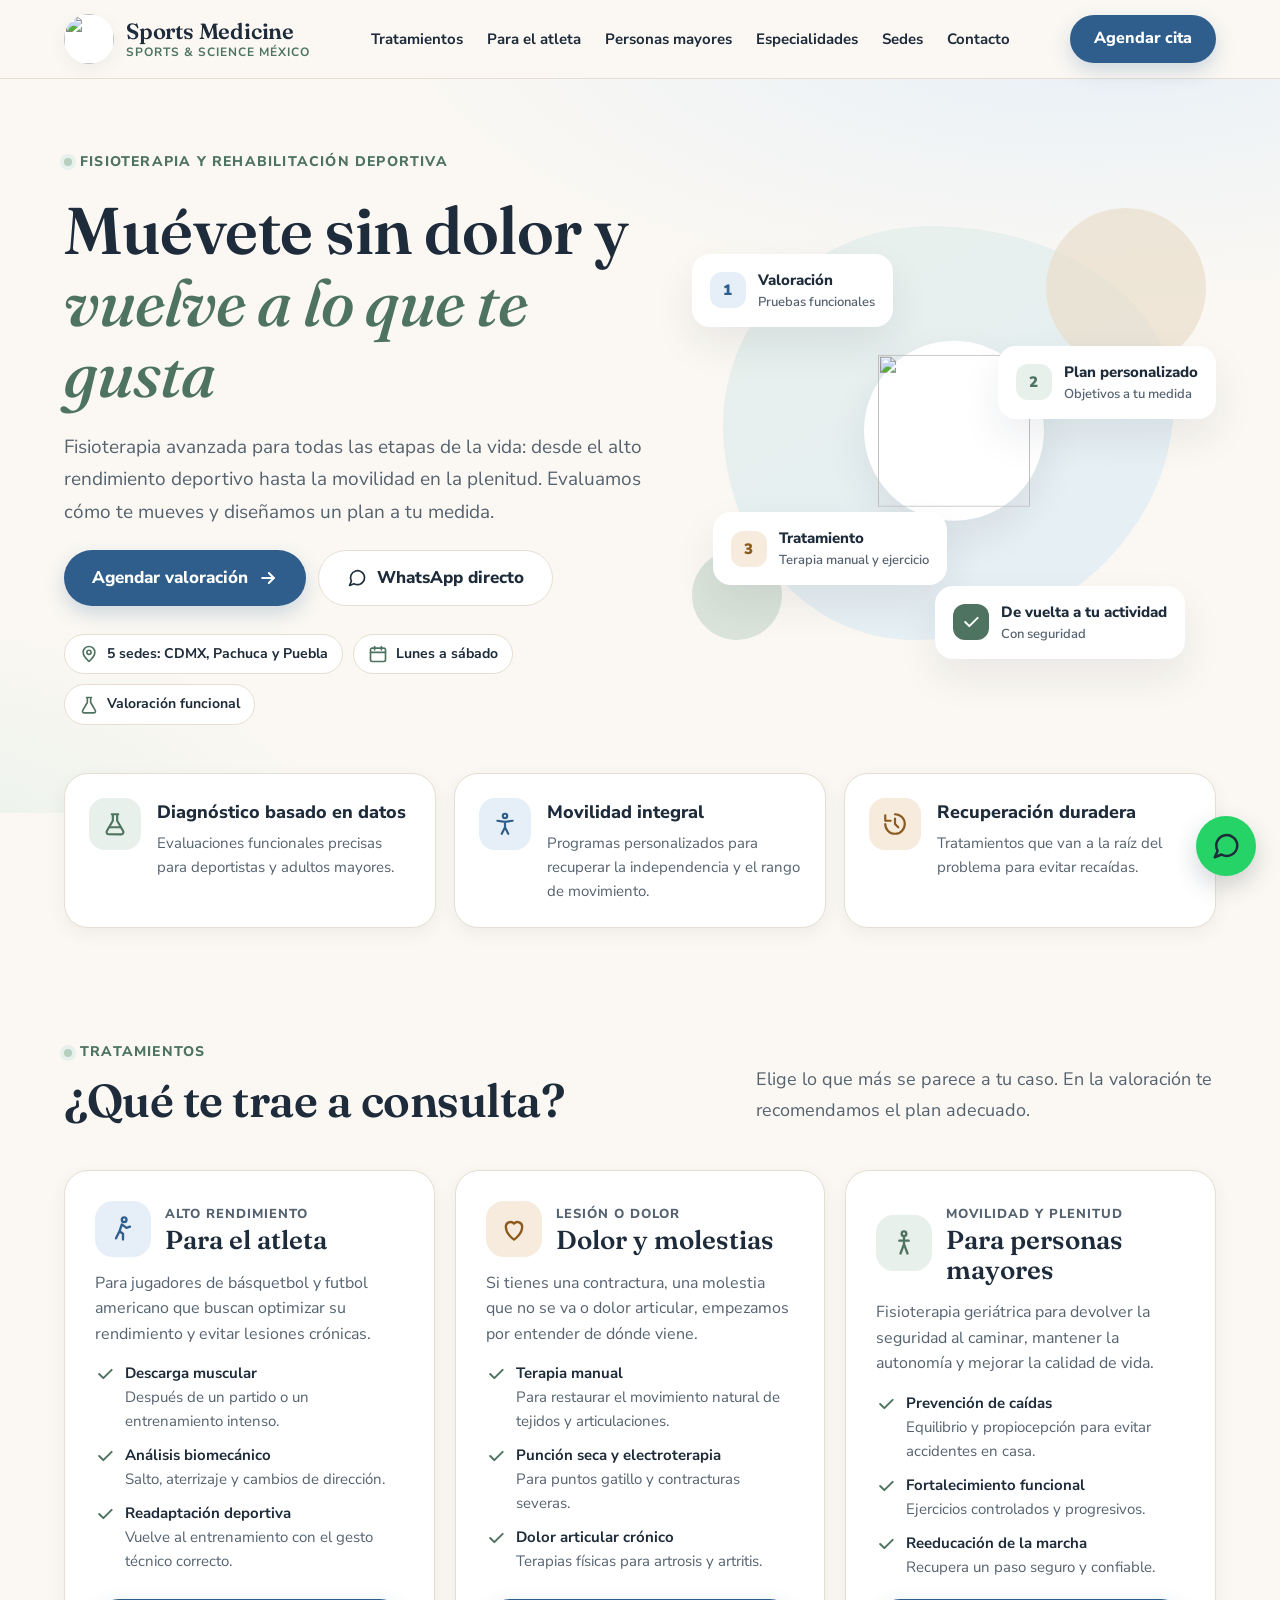
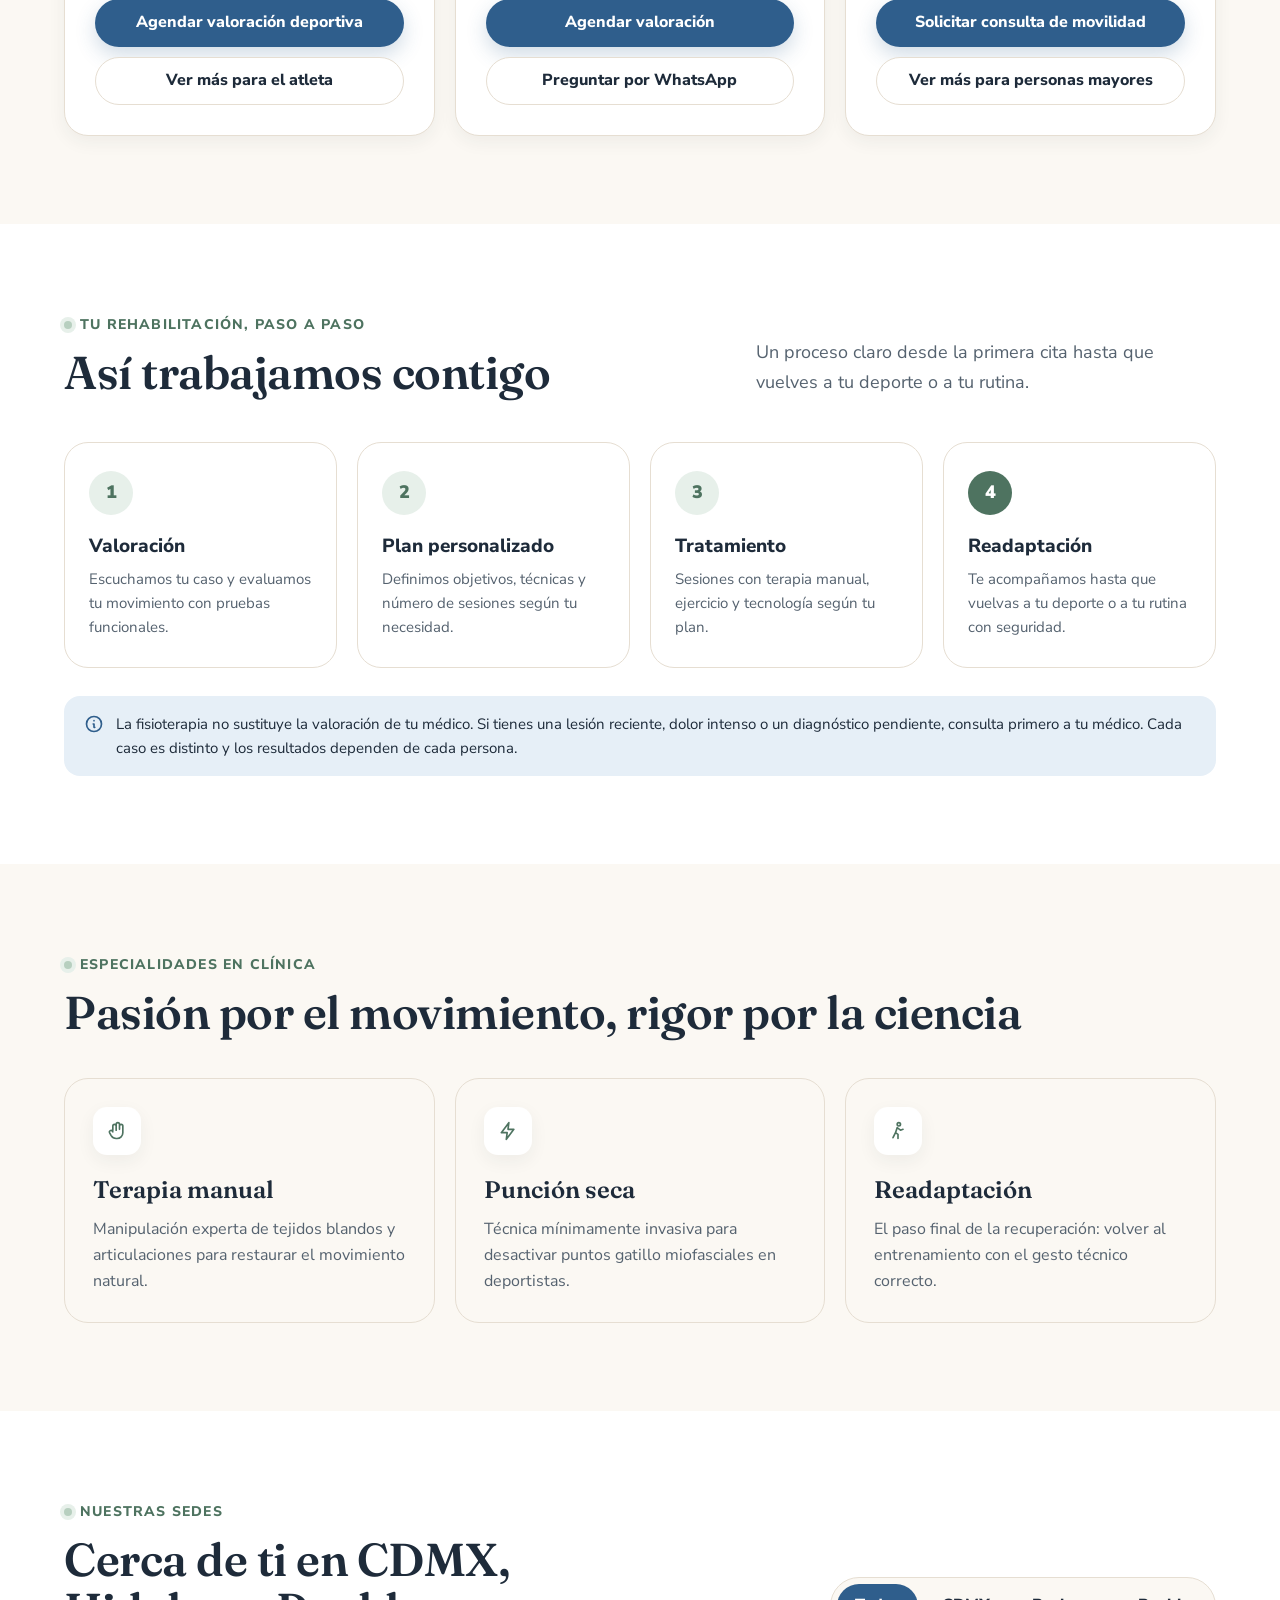
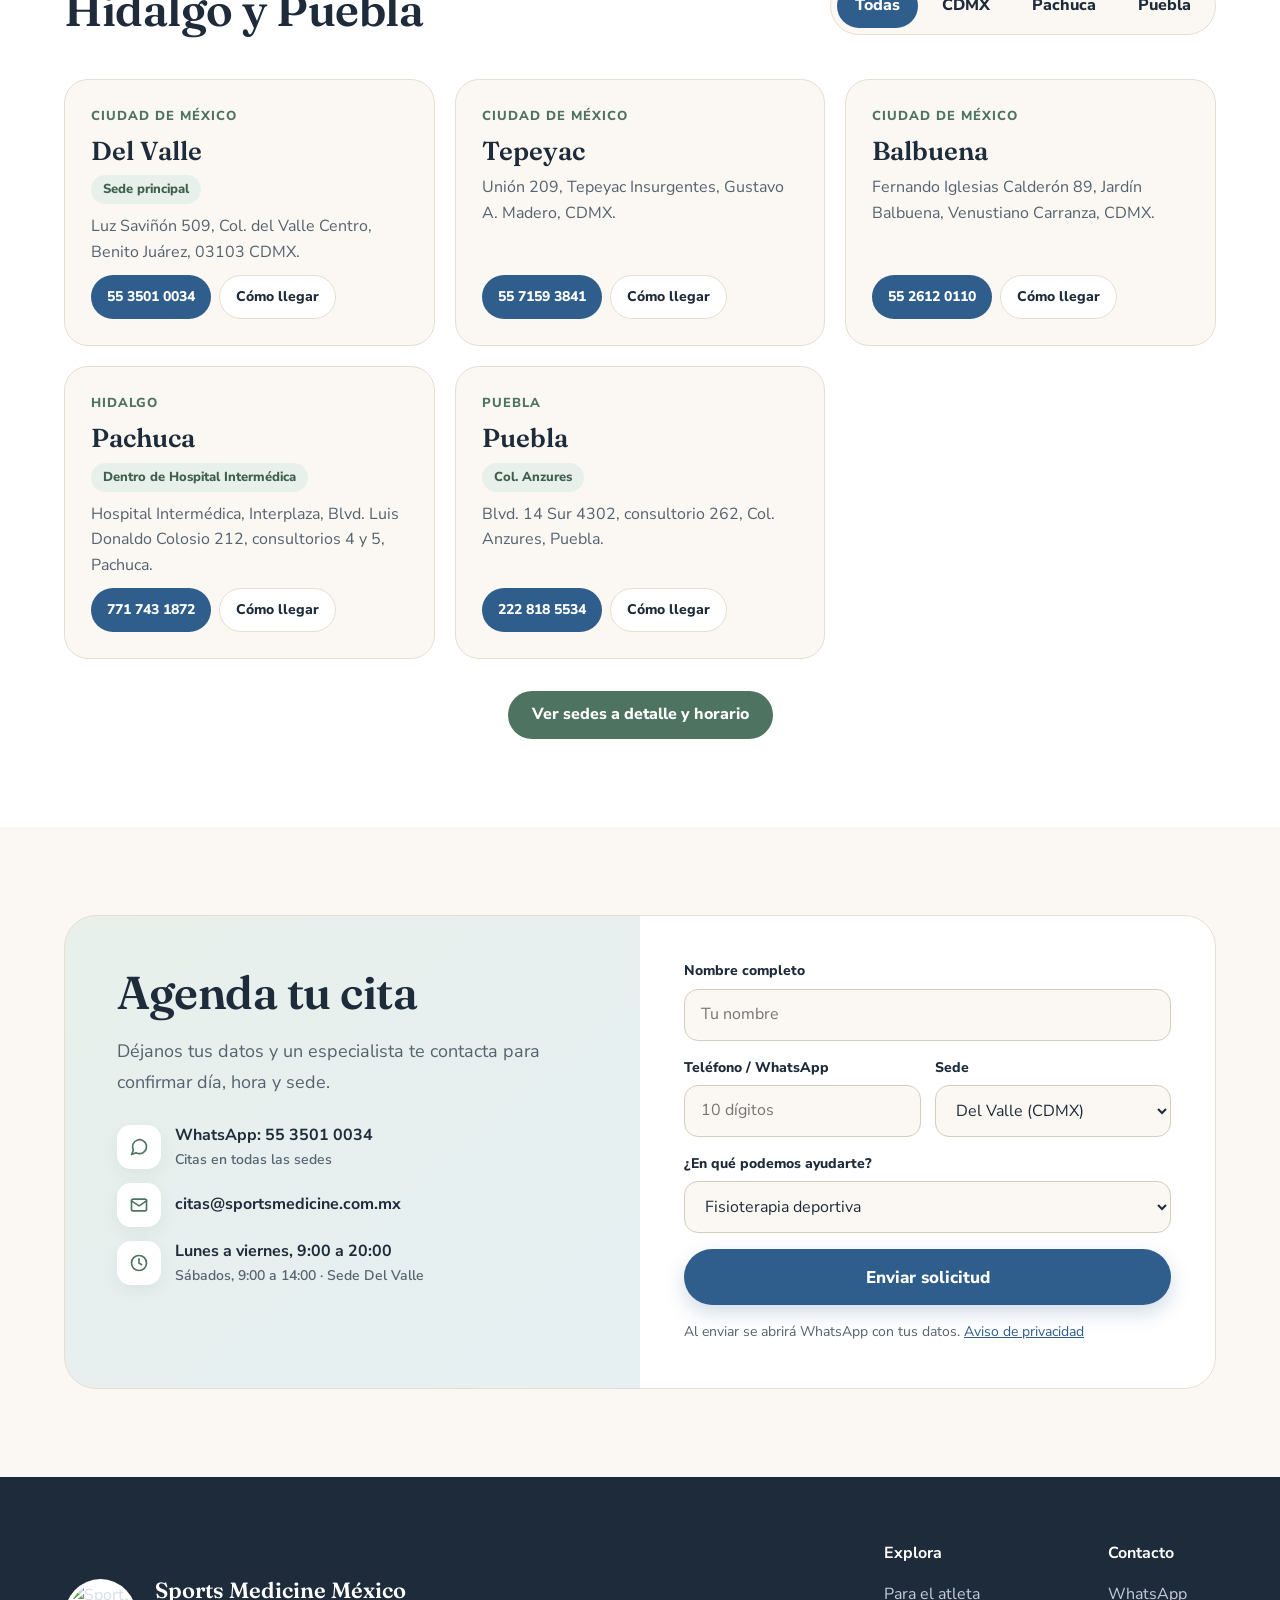
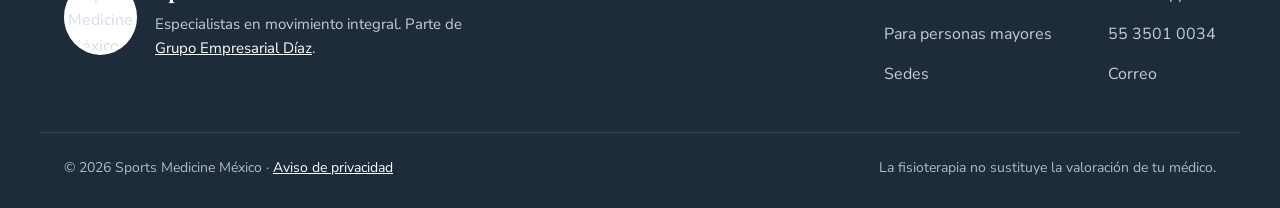
==== commit 5568a933: "Atletas: básquetbol y futbol americano como deportes de referencia Textos de atletas.html y de la ta" ====
--- a/index.html
+++ b/index.html
@@ -143,10 +143,10 @@
               <span class="care-icon"><svg viewBox="0 0 24 24" fill="none" stroke="currentColor" stroke-width="2" stroke-linecap="round" stroke-linejoin="round" aria-hidden="true"><circle cx="13" cy="4" r="2"/><path d="m6 20 3-6 3 2v5M9 14l2-6 4 3 3-1"/></svg></span>
               <div><small>Alto rendimiento</small><h3>Para el atleta</h3></div>
             </div>
-            <p>Para corredores, triatletas y deportistas de fondo que buscan optimizar su rendimiento y evitar lesiones crónicas.</p>
+            <p>Para jugadores de básquetbol y futbol americano que buscan optimizar su rendimiento y evitar lesiones crónicas.</p>
             <ul>
-              <li><svg class="icon" viewBox="0 0 24 24" fill="none" stroke="currentColor" stroke-width="2.4" stroke-linecap="round" stroke-linejoin="round" aria-hidden="true"><path d="m5 12 5 5L20 7"/></svg><div><strong>Descarga muscular</strong><span>Después de un maratón o un 10K.</span></div></li>
-              <li><svg class="icon" viewBox="0 0 24 24" fill="none" stroke="currentColor" stroke-width="2.4" stroke-linecap="round" stroke-linejoin="round" aria-hidden="true"><path d="m5 12 5 5L20 7"/></svg><div><strong>Análisis biomecánico</strong><span>Mejora la eficiencia de tu zancada.</span></div></li>
+              <li><svg class="icon" viewBox="0 0 24 24" fill="none" stroke="currentColor" stroke-width="2.4" stroke-linecap="round" stroke-linejoin="round" aria-hidden="true"><path d="m5 12 5 5L20 7"/></svg><div><strong>Descarga muscular</strong><span>Después de un partido o un entrenamiento intenso.</span></div></li>
+              <li><svg class="icon" viewBox="0 0 24 24" fill="none" stroke="currentColor" stroke-width="2.4" stroke-linecap="round" stroke-linejoin="round" aria-hidden="true"><path d="m5 12 5 5L20 7"/></svg><div><strong>Análisis biomecánico</strong><span>Salto, aterrizaje y cambios de dirección.</span></div></li>
               <li><svg class="icon" viewBox="0 0 24 24" fill="none" stroke="currentColor" stroke-width="2.4" stroke-linecap="round" stroke-linejoin="round" aria-hidden="true"><path d="m5 12 5 5L20 7"/></svg><div><strong>Readaptación deportiva</strong><span>Vuelve al entrenamiento con el gesto técnico correcto.</span></div></li>
             </ul>
             <div class="care-actions">
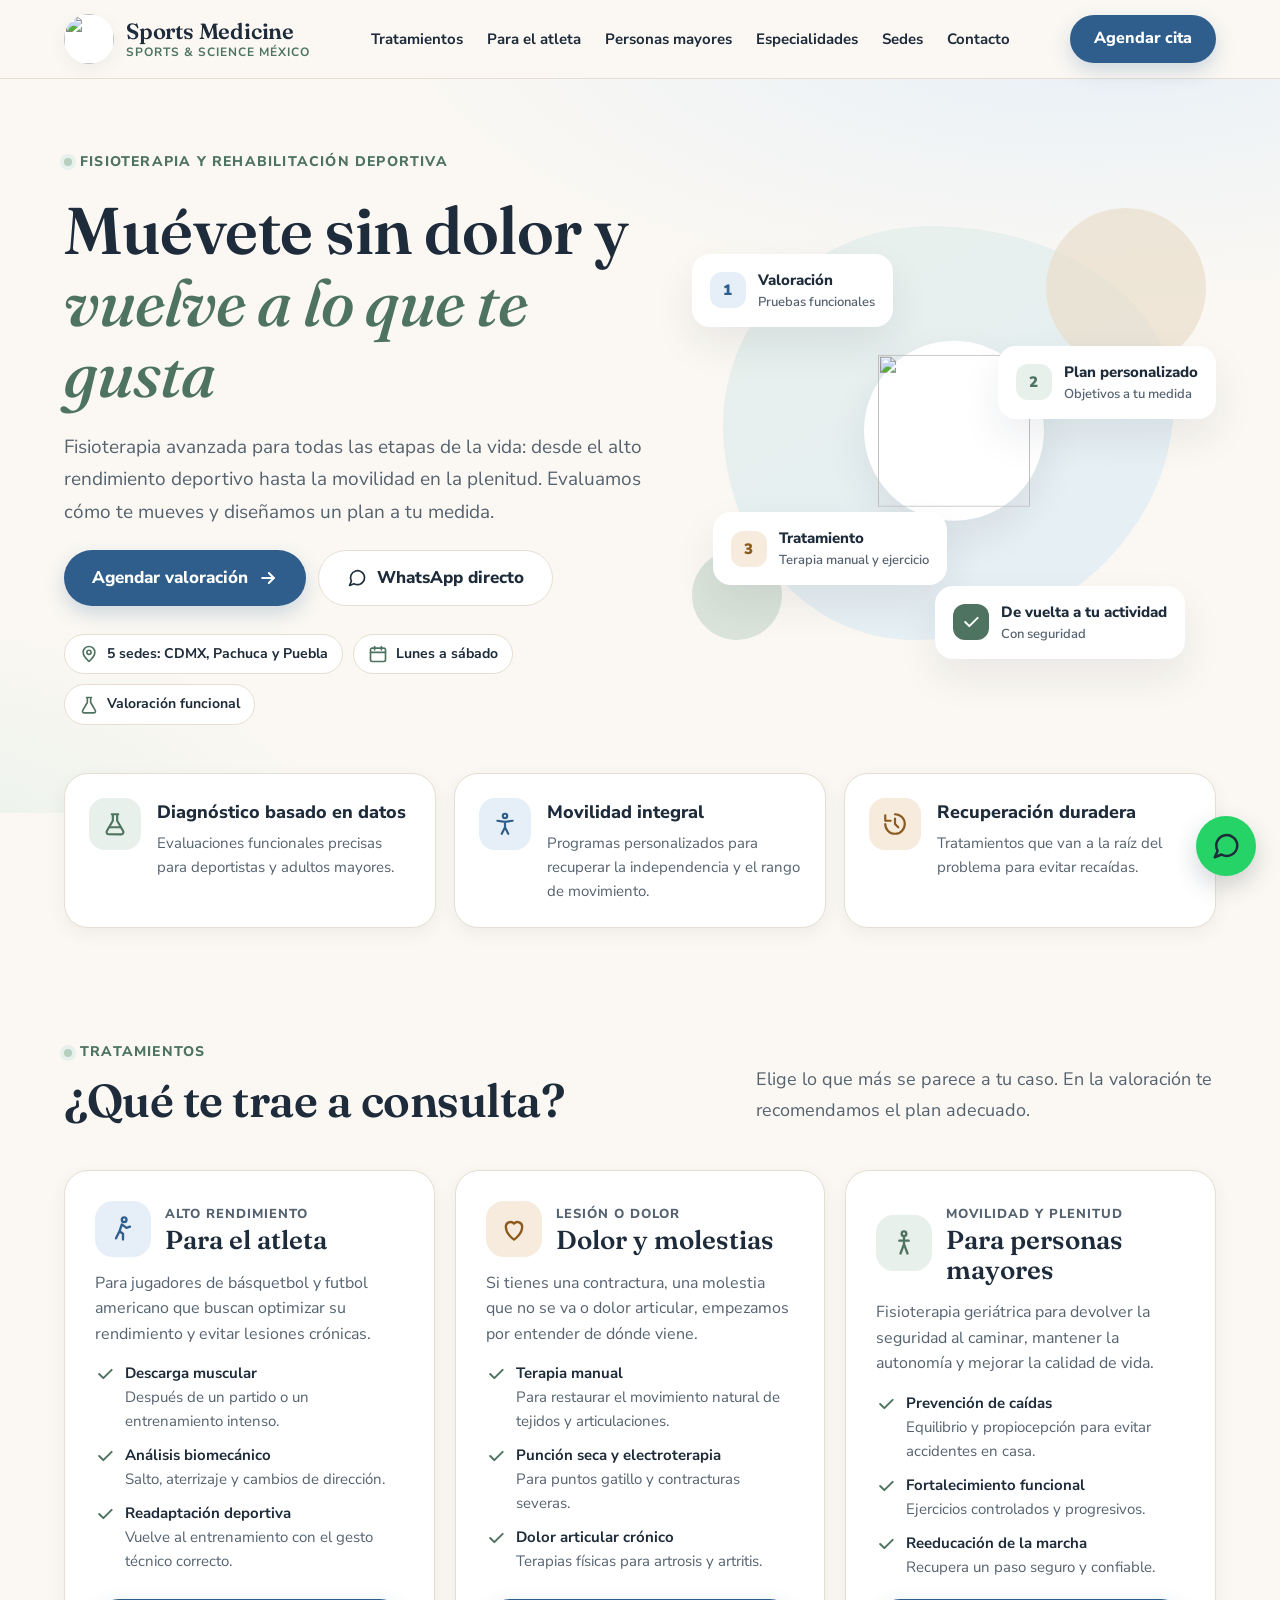
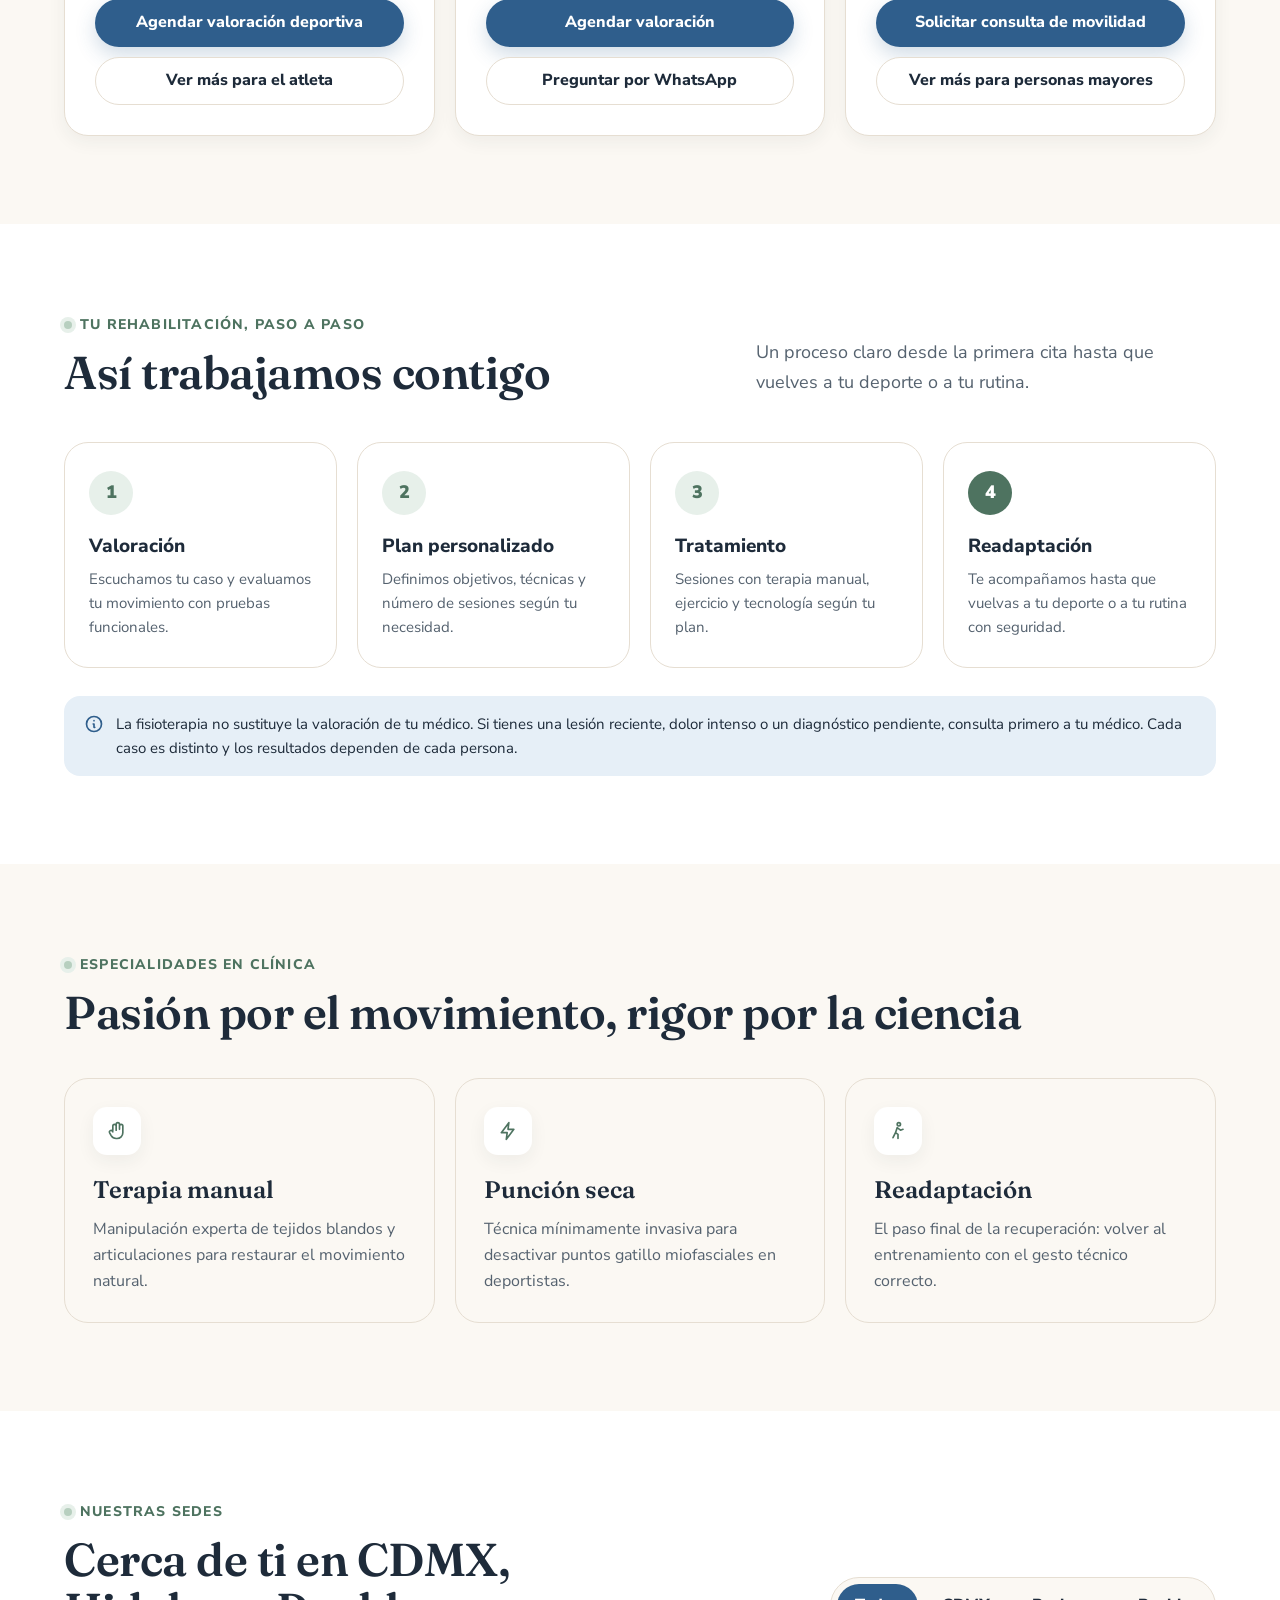
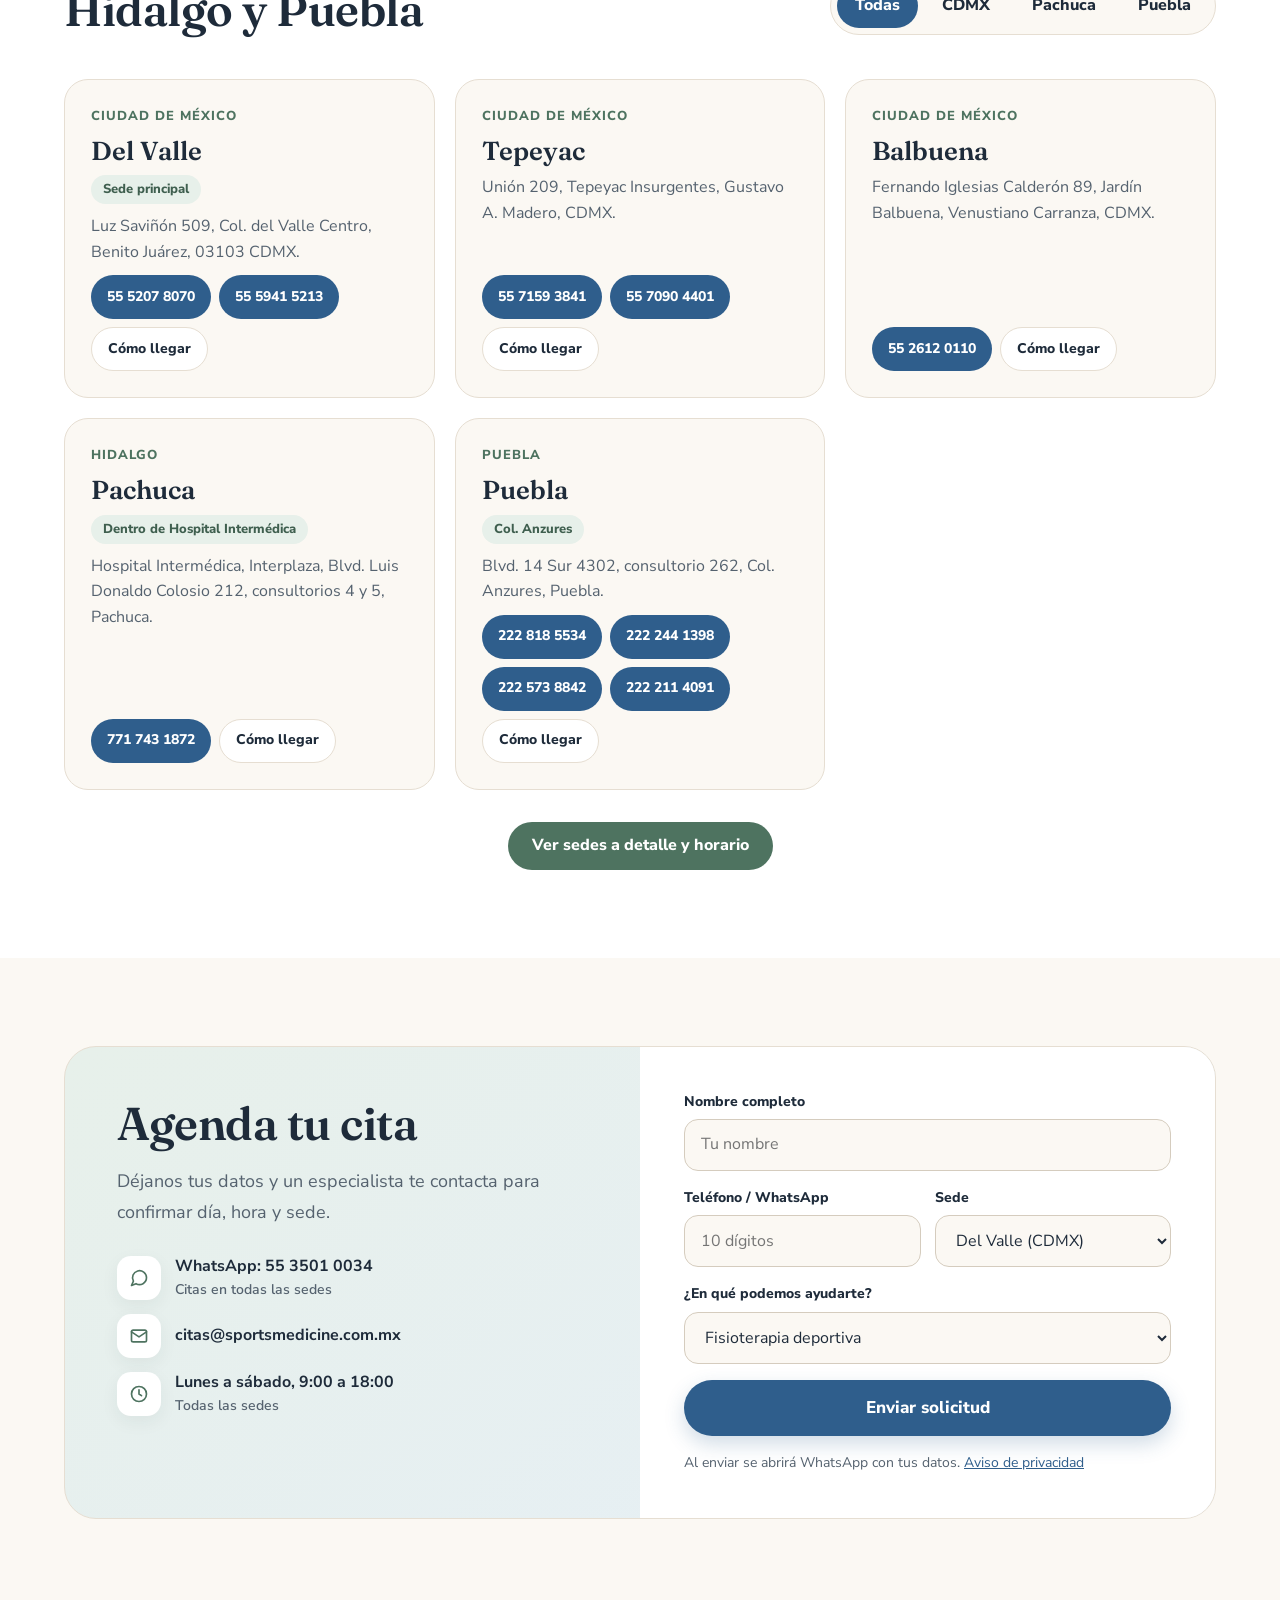
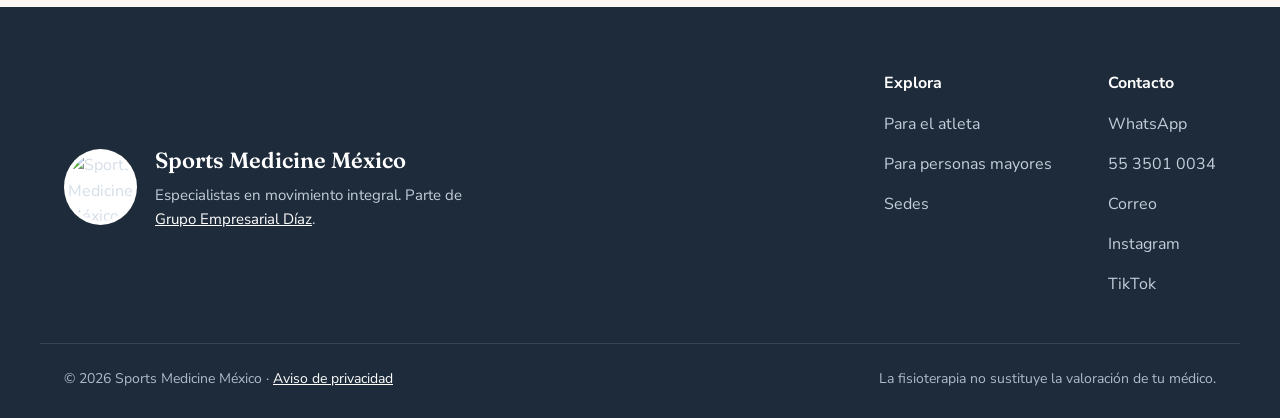
==== commit 067cbf31: "Sedes: teléfonos, horario y redes según la ficha de sucursales - Del Valle: 55 5207 8070 y 55 5941 5" ====
--- a/index.html
+++ b/index.html
@@ -36,11 +36,10 @@
     "medicalSpecialty": "PhysicalTherapy",
     "parentOrganization": { "@type": "Organization", "name": "Grupo Empresarial Díaz", "url": "https://grupoempresarialdiaz.com.mx/" },
     "department": [
-      { "@type": "MedicalClinic", "name": "Sports Medicine México — Del Valle", "telephone": "+52 55 3501 0034",
+      { "@type": "MedicalClinic", "name": "Sports Medicine México — Del Valle", "telephone": "+52 55 5207 8070",
         "address": { "@type": "PostalAddress", "streetAddress": "Luz Saviñón 509, Col. del Valle Centro", "addressLocality": "Benito Juárez", "addressRegion": "Ciudad de México", "postalCode": "03103", "addressCountry": "MX" },
         "openingHoursSpecification": [
-          { "@type": "OpeningHoursSpecification", "dayOfWeek": ["Monday","Tuesday","Wednesday","Thursday","Friday"], "opens": "09:00", "closes": "20:00" },
-          { "@type": "OpeningHoursSpecification", "dayOfWeek": "Saturday", "opens": "09:00", "closes": "14:00" }
+          { "@type": "OpeningHoursSpecification", "dayOfWeek": ["Monday","Tuesday","Wednesday","Thursday","Friday","Saturday"], "opens": "09:00", "closes": "18:00" }
         ] },
       { "@type": "MedicalClinic", "name": "Sports Medicine México — Tepeyac", "telephone": "+52 55 7159 3841",
         "address": { "@type": "PostalAddress", "streetAddress": "Unión 209, Tepeyac Insurgentes", "addressLocality": "Gustavo A. Madero", "addressRegion": "Ciudad de México", "addressCountry": "MX" } },
@@ -244,13 +243,13 @@
             <h3>Del Valle</h3>
             <span class="badge">Sede principal</span>
             <p>Luz Saviñón 509, Col. del Valle Centro, Benito Juárez, 03103 CDMX.</p>
-            <div class="branch-actions"><a class="pill-btn pill-call" href="tel:+525535010034">55 3501 0034</a><a class="pill-btn pill-map" href="https://www.google.com/maps/search/?api=1&amp;query=Luz+Savi%C3%B1%C3%B3n+509+Del+Valle+Centro+Benito+Juarez+03103+CDMX" target="_blank" rel="noopener">Cómo llegar</a></div>
+            <div class="branch-actions"><a class="pill-btn pill-call" href="tel:+525552078070">55 5207 8070</a><a class="pill-btn pill-call" href="tel:+525559415213">55 5941 5213</a><a class="pill-btn pill-map" href="https://www.google.com/maps/search/?api=1&amp;query=Luz+Savi%C3%B1%C3%B3n+509+Del+Valle+Centro+Benito+Juarez+03103+CDMX" target="_blank" rel="noopener">Cómo llegar</a></div>
           </article>
           <article class="branch" data-city="cdmx">
             <span class="branch-city">Ciudad de México</span>
             <h3>Tepeyac</h3>
             <p>Unión 209, Tepeyac Insurgentes, Gustavo A. Madero, CDMX.</p>
-            <div class="branch-actions"><a class="pill-btn pill-call" href="tel:+525571593841">55 7159 3841</a><a class="pill-btn pill-map" href="https://www.google.com/maps/search/?api=1&amp;query=Uni%C3%B3n+209+Tepeyac+Insurgentes+Gustavo+A.+Madero+CDMX" target="_blank" rel="noopener">Cómo llegar</a></div>
+            <div class="branch-actions"><a class="pill-btn pill-call" href="tel:+525571593841">55 7159 3841</a><a class="pill-btn pill-call" href="tel:+525570904401">55 7090 4401</a><a class="pill-btn pill-map" href="https://www.google.com/maps/search/?api=1&amp;query=Uni%C3%B3n+209+Tepeyac+Insurgentes+Gustavo+A.+Madero+CDMX" target="_blank" rel="noopener">Cómo llegar</a></div>
           </article>
           <article class="branch" data-city="cdmx">
             <span class="branch-city">Ciudad de México</span>
@@ -270,7 +269,7 @@
             <h3>Puebla</h3>
             <span class="badge">Col. Anzures</span>
             <p>Blvd. 14 Sur 4302, consultorio 262, Col. Anzures, Puebla.</p>
-            <div class="branch-actions"><a class="pill-btn pill-call" href="tel:+522228185534">222 818 5534</a><a class="pill-btn pill-map" href="https://www.google.com/maps/search/?api=1&amp;query=Blvd+14+Sur+4302+Anzures+Puebla" target="_blank" rel="noopener">Cómo llegar</a></div>
+            <div class="branch-actions"><a class="pill-btn pill-call" href="tel:+522228185534">222 818 5534</a><a class="pill-btn pill-call" href="tel:+522222441398">222 244 1398</a><a class="pill-btn pill-call" href="tel:+522225738842">222 573 8842</a><a class="pill-btn pill-call" href="tel:+522222114091">222 211 4091</a><a class="pill-btn pill-map" href="https://www.google.com/maps/search/?api=1&amp;query=Blvd+14+Sur+4302+Anzures+Puebla" target="_blank" rel="noopener">Cómo llegar</a></div>
           </article>
         </div>
         <p class="branches-more"><a class="btn btn-navy" href="sedes.html">Ver sedes a detalle y horario</a></p>
@@ -288,7 +287,7 @@
             <ul class="contact-list">
               <li><a class="js-wa" href="#" data-msg="Hola Sports Medicine, quiero agendar una cita."><span class="contact-icon"><svg class="icon" viewBox="0 0 24 24" fill="none" stroke="currentColor" stroke-width="2" stroke-linecap="round" stroke-linejoin="round" aria-hidden="true"><path d="M21 11.5a8.4 8.4 0 0 1-12.6 7.3L3 21l2.3-5.2A8.4 8.4 0 1 1 21 11.5z"/></svg></span><span>WhatsApp: <span class="js-wa-label">55 3501 0034</span><small>Citas en todas las sedes</small></span></a></li>
               <li><a href="mailto:citas@sportsmedicine.com.mx"><span class="contact-icon"><svg class="icon" viewBox="0 0 24 24" fill="none" stroke="currentColor" stroke-width="2" stroke-linecap="round" stroke-linejoin="round" aria-hidden="true"><rect x="3" y="5" width="18" height="14" rx="2"/><path d="m3 7 9 6 9-6"/></svg></span><span>citas@sportsmedicine.com.mx</span></a></li>
-              <li><span class="contact-icon"><svg class="icon" viewBox="0 0 24 24" fill="none" stroke="currentColor" stroke-width="2" stroke-linecap="round" stroke-linejoin="round" aria-hidden="true"><circle cx="12" cy="12" r="9"/><path d="M12 7v5l3 2"/></svg></span><span>Lunes a viernes, 9:00 a 20:00<small>Sábados, 9:00 a 14:00 · Sede Del Valle</small></span></li>
+              <li><span class="contact-icon"><svg class="icon" viewBox="0 0 24 24" fill="none" stroke="currentColor" stroke-width="2" stroke-linecap="round" stroke-linejoin="round" aria-hidden="true"><circle cx="12" cy="12" r="9"/><path d="M12 7v5l3 2"/></svg></span><span>Lunes a sábado, 9:00 a 18:00<small>Todas las sedes</small></span></li>
             </ul>
           </div>
 
@@ -356,6 +355,8 @@
           <a class="js-wa" href="#" data-msg="Hola Sports Medicine, quiero información.">WhatsApp</a>
           <a href="tel:+525535010034">55 3501 0034</a>
           <a href="mailto:citas@sportsmedicine.com.mx">Correo</a>
+          <a href="https://www.instagram.com/dr_diaz_campuzano_ortopedista/" target="_blank" rel="noopener">Instagram</a>
+          <a href="https://www.tiktok.com/@drchema" target="_blank" rel="noopener">TikTok</a>
         </div>
       </nav>
     </div>
